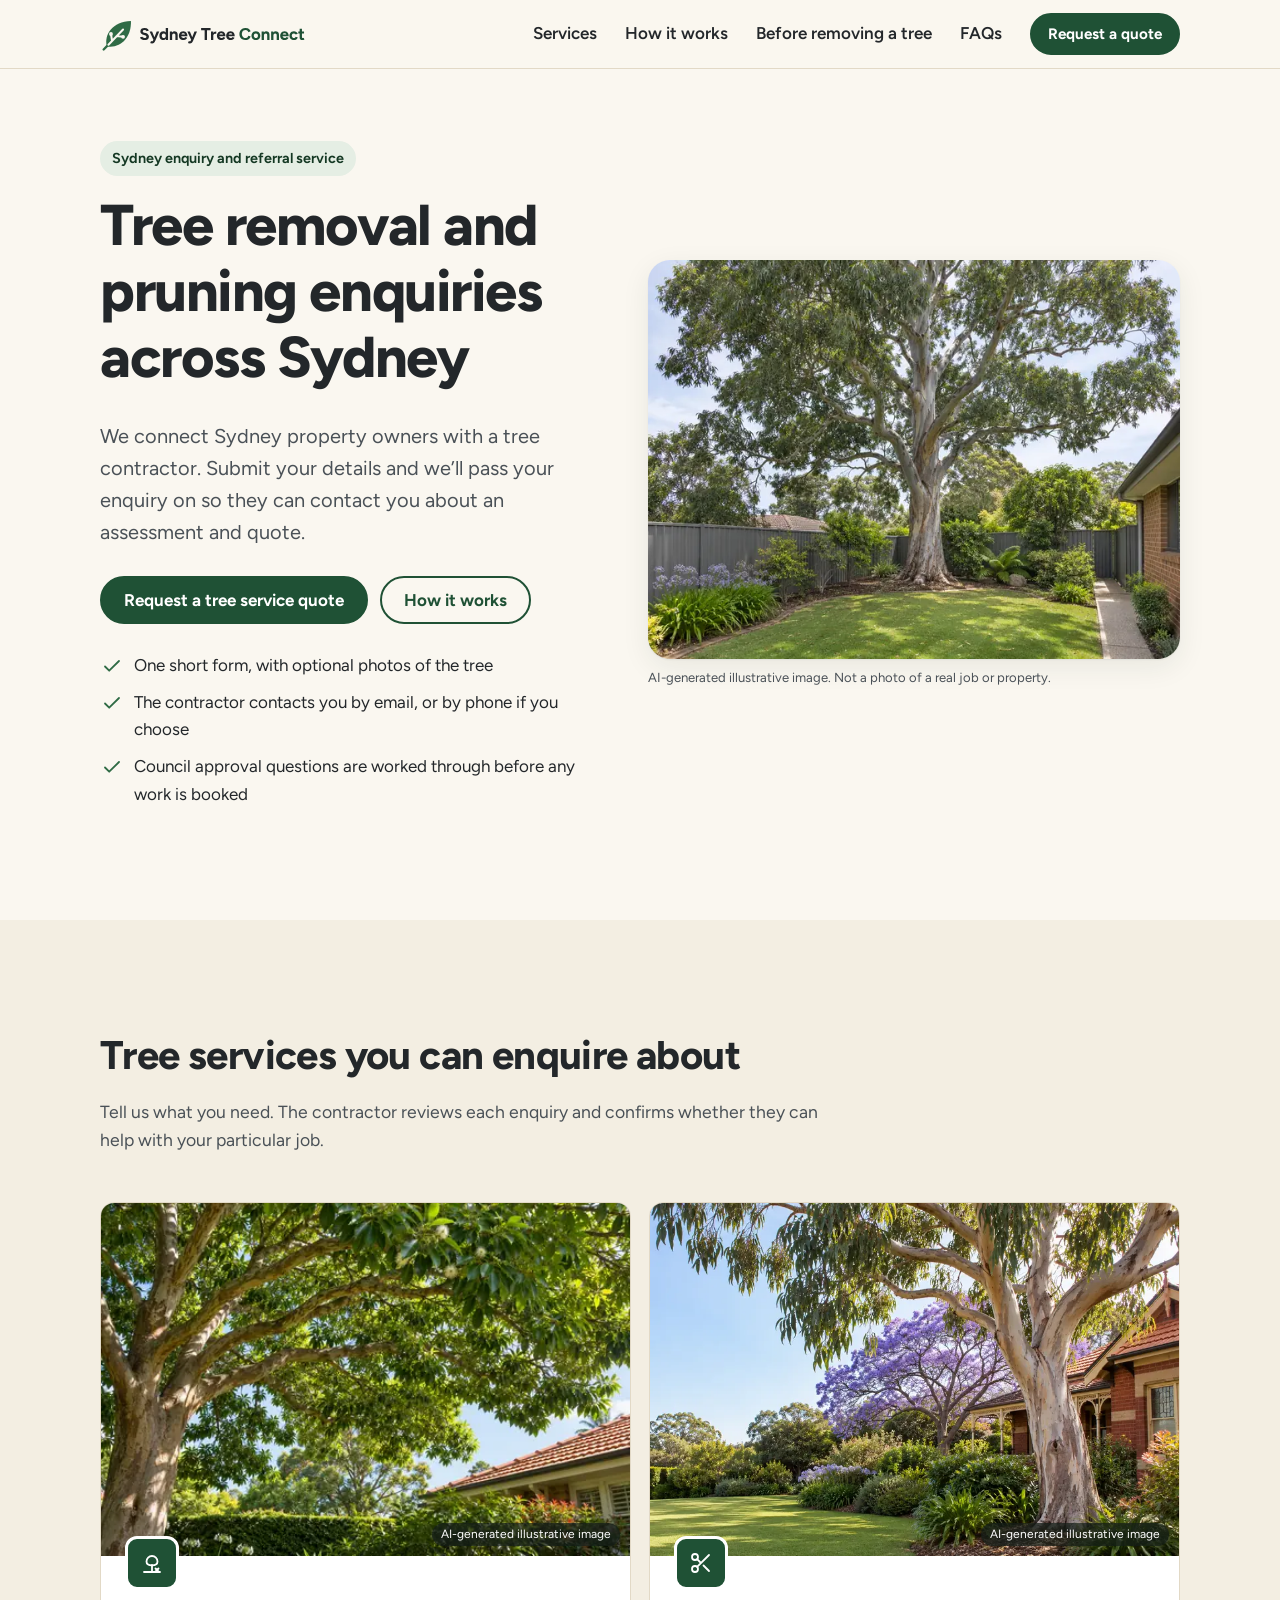
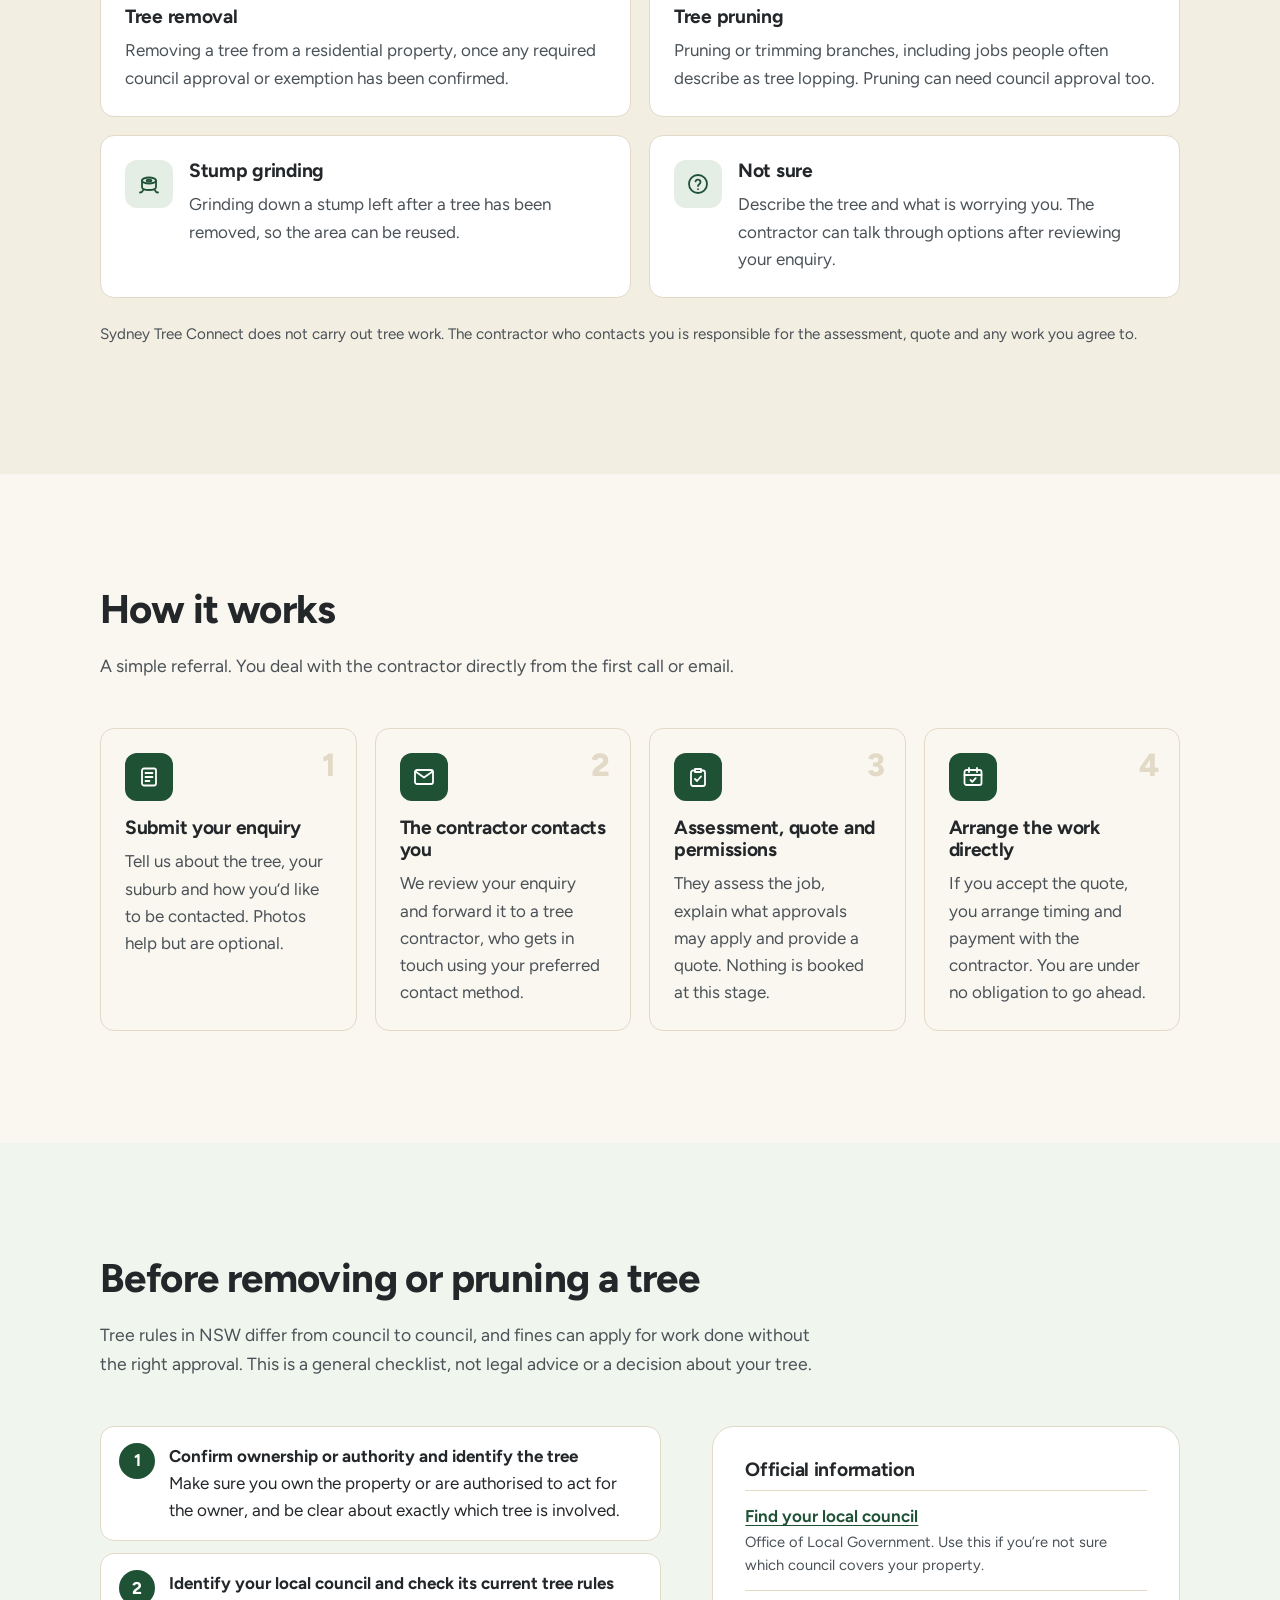
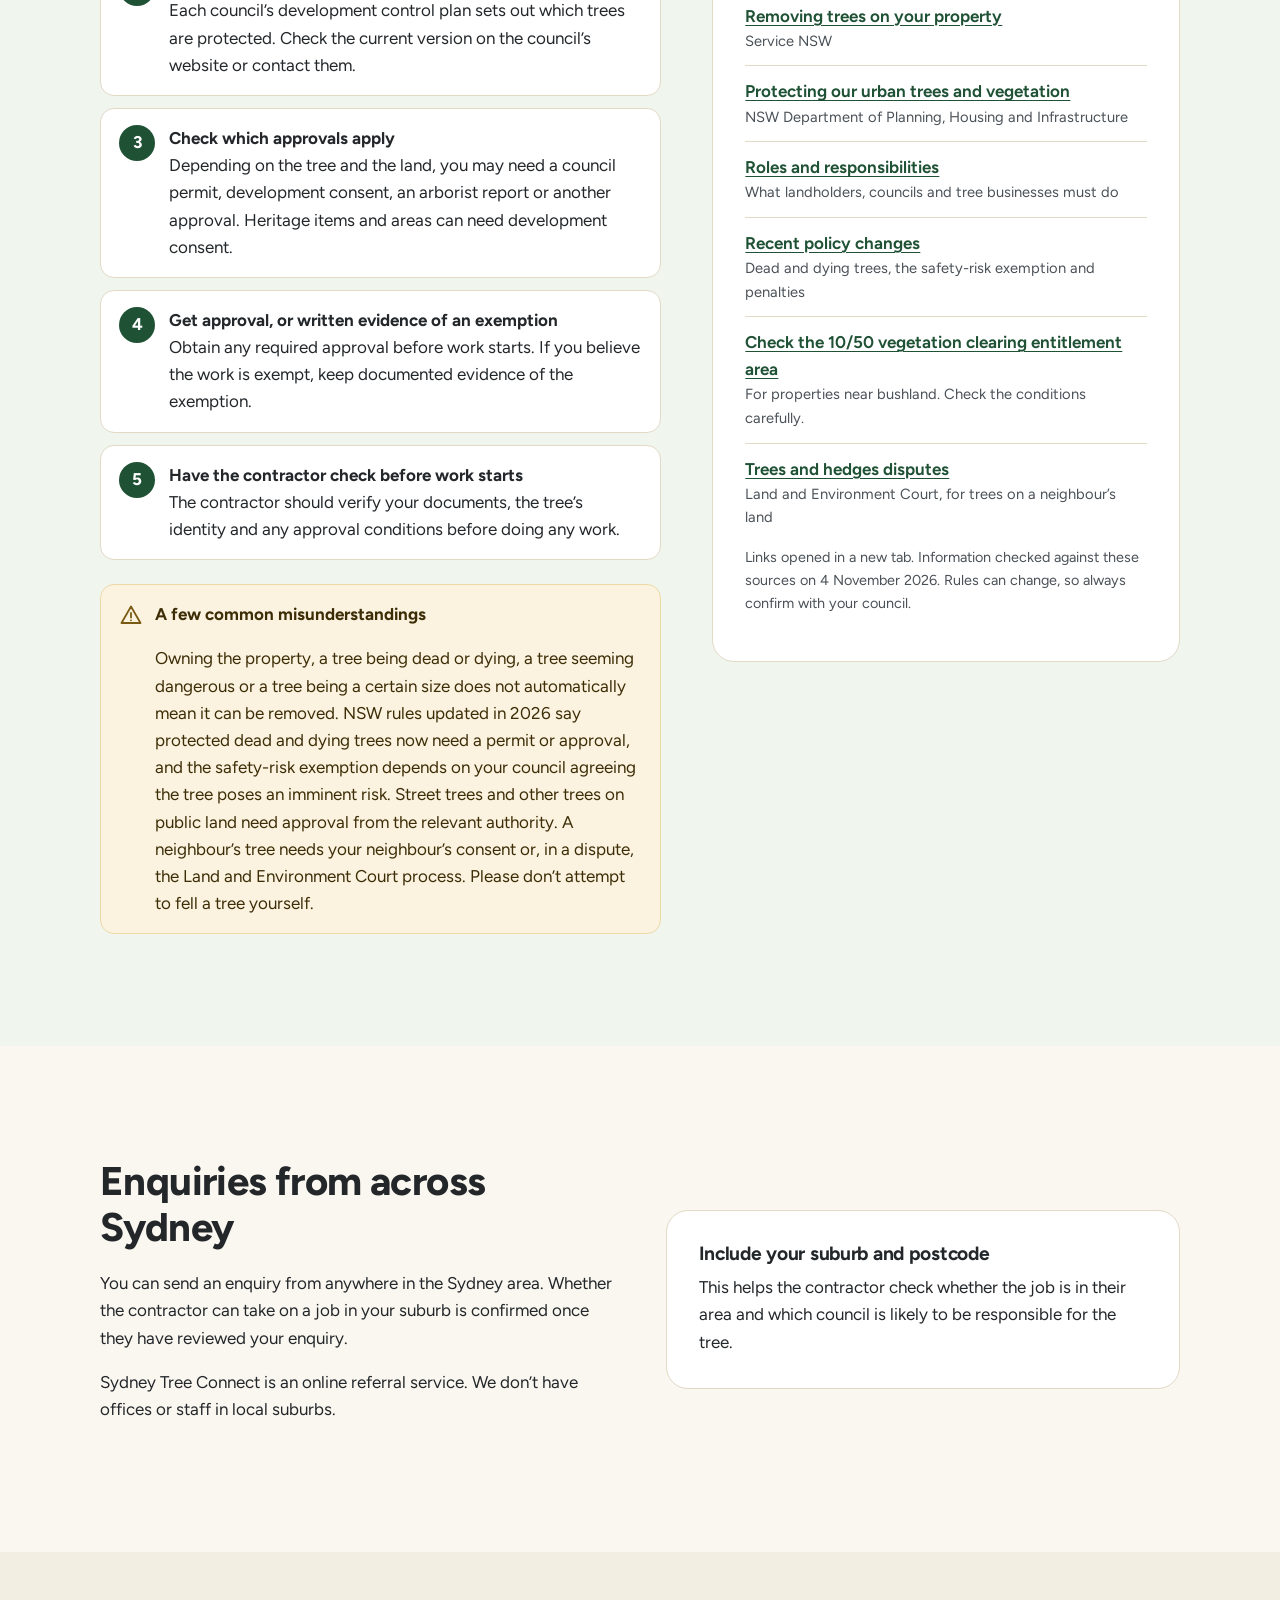
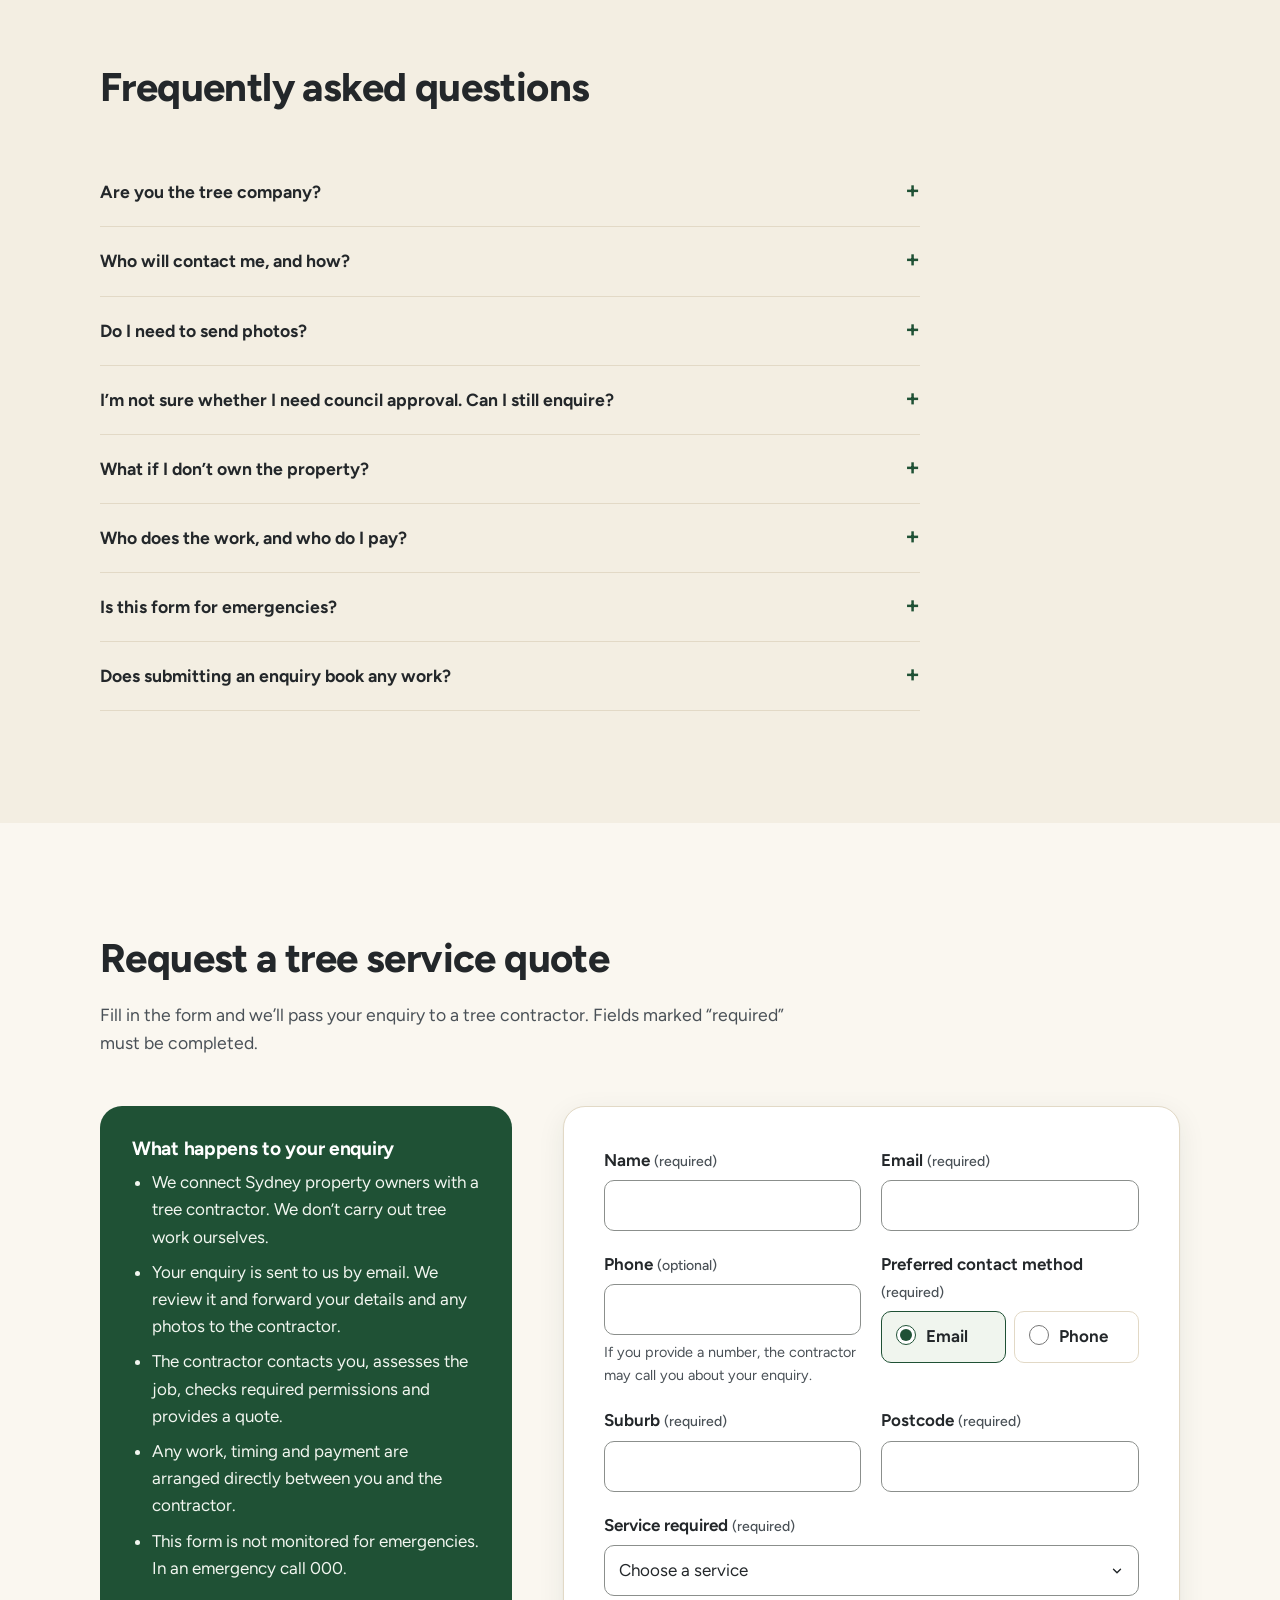
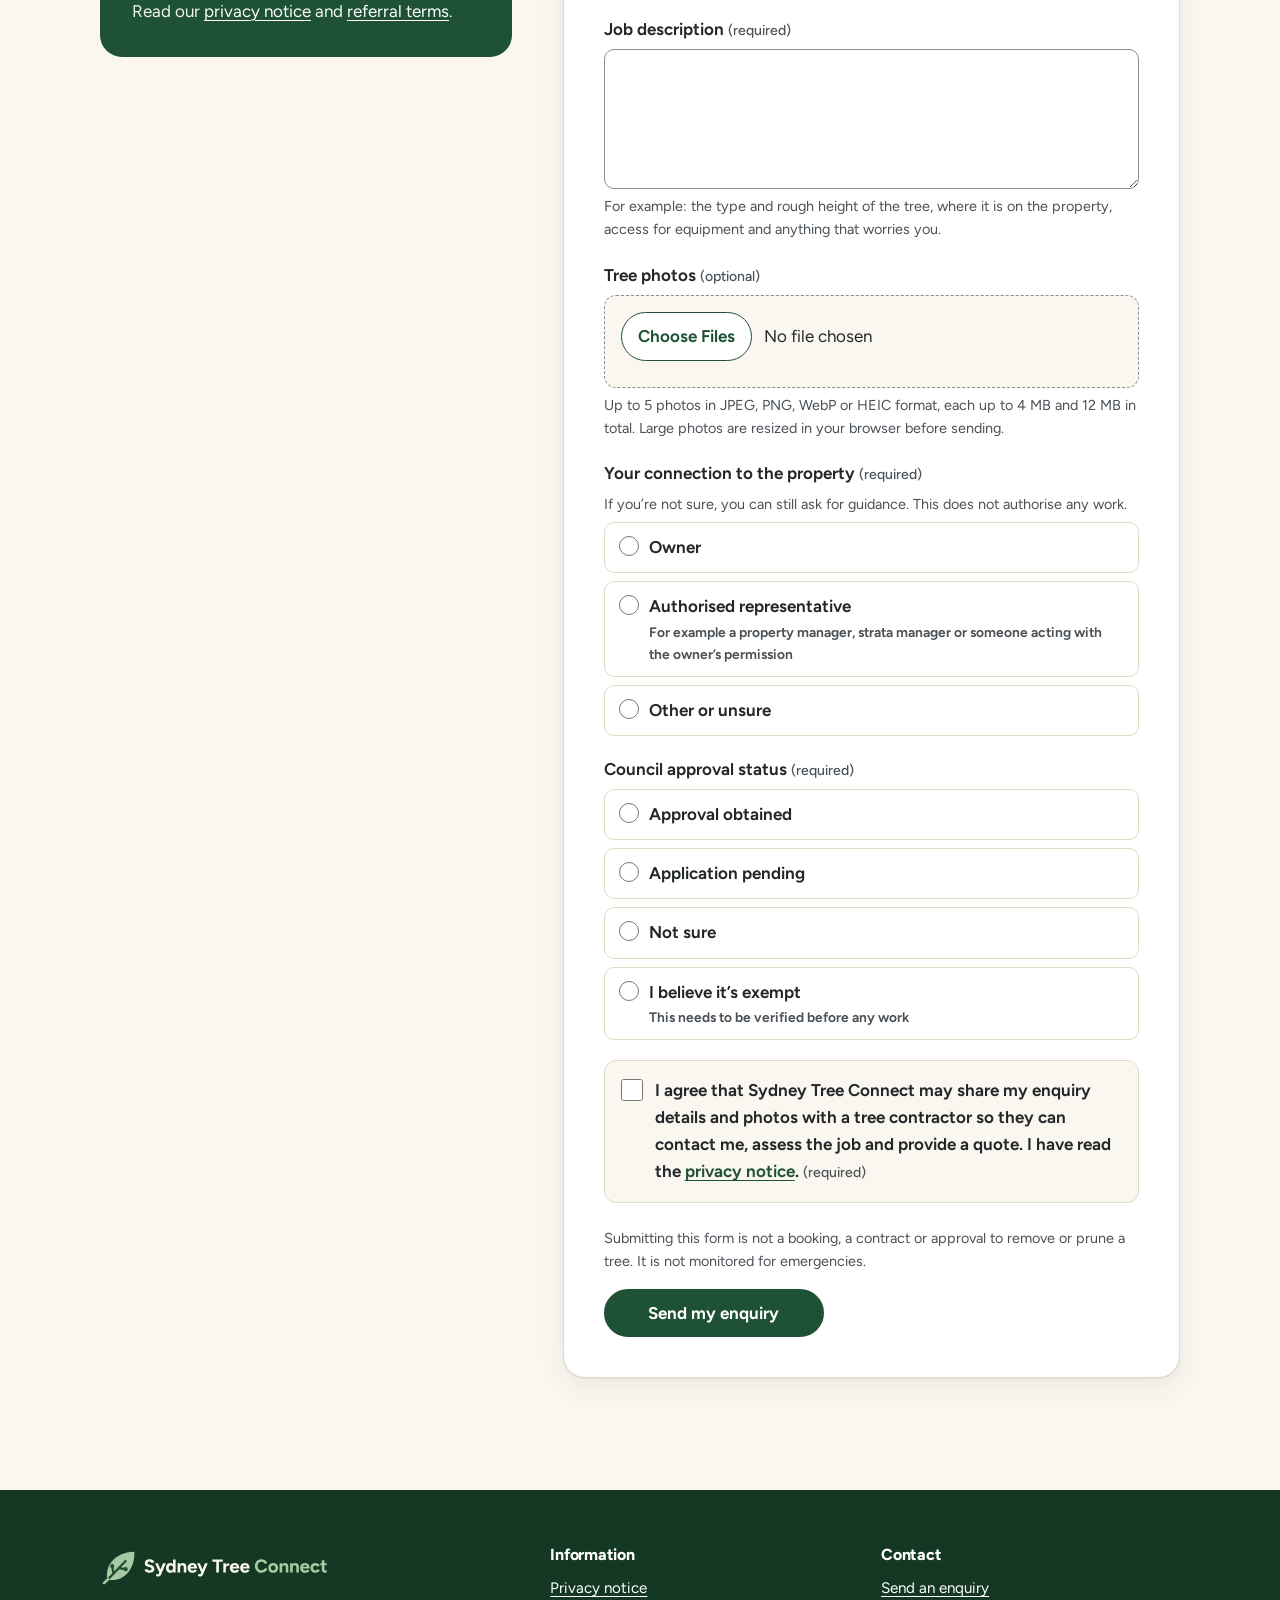
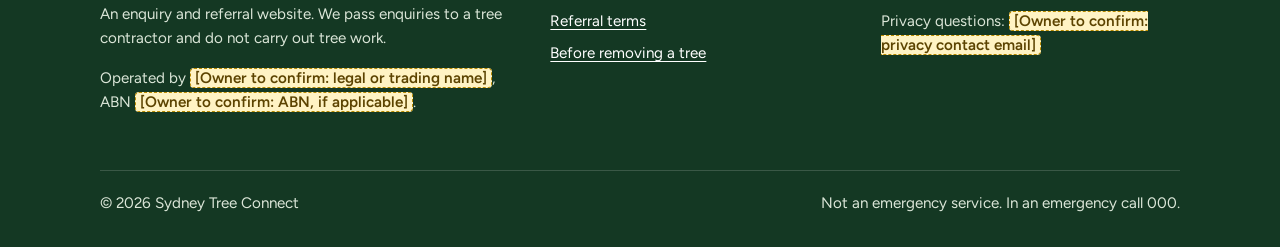
==== index.html @ ea7269b0 "Initial Sydney Tree Connect website" ====
<!doctype html>
<html lang="en-AU" class="no-js">
<head>
  <meta charset="utf-8">
  <meta name="viewport" content="width=device-width, initial-scale=1">
  <!-- STAGING-NOINDEX: remove this line at launch (see docs/launch-checklist.md) -->
  <meta name="robots" content="noindex, nofollow">
  <title>Tree Removal and Pruning Enquiries Sydney | Sydney Tree Connect</title>
  <meta name="description" content="Send one enquiry about tree removal, pruning or stump grinding in Sydney. We pass it to a tree contractor who contacts you about an assessment, approvals and a quote.">
  <link rel="canonical" href="https://sydneytreeconnect.com/">
  <meta name="theme-color" content="#1f5135">

  <meta property="og:type" content="website">
  <meta property="og:site_name" content="Sydney Tree Connect">
  <meta property="og:locale" content="en_AU">
  <meta property="og:title" content="Tree removal and pruning enquiries across Sydney">
  <meta property="og:description" content="Send one enquiry and we pass it to a tree contractor who contacts you about an assessment, approvals and a quote.">
  <meta property="og:url" content="https://sydneytreeconnect.com/">
  <meta property="og:image" content="https://sydneytreeconnect.com/assets/images/social/sydney-tree-connect-social.jpg">
  <meta property="og:image:width" content="1200">
  <meta property="og:image:height" content="630">
  <meta property="og:image:alt" content="Sydney Tree Connect logo beside an AI-generated image of a Sydney garden with a gum tree and a flowering jacaranda">
  <meta name="twitter:card" content="summary_large_image">

  <link rel="icon" href="/favicon.ico" sizes="48x48">
  <link rel="icon" href="/favicon.svg" type="image/svg+xml">
  <link rel="apple-touch-icon" href="/apple-touch-icon.png">
  <link rel="manifest" href="/site.webmanifest">
  <link rel="preload" href="/assets/fonts/figtree-latin-var.woff2" as="font" type="font/woff2" crossorigin>
  <link rel="stylesheet" href="/assets/css/styles.css?v=3">
  <script>document.documentElement.classList.replace("no-js", "js");</script>
  <script src="/assets/js/main.js?v=1" defer></script>

  <script type="application/ld+json">
  {
    "@context": "https://schema.org",
    "@graph": [
      {
        "@type": "Organization",
        "@id": "https://sydneytreeconnect.com/#organization",
        "name": "Sydney Tree Connect",
        "url": "https://sydneytreeconnect.com/",
        "logo": "https://sydneytreeconnect.com/assets/images/brand/stc-logo-horizontal.png",
        "description": "An enquiry and referral website for Sydney property owners. Enquiries are passed to a tree contractor, who assesses the job, quotes and arranges any work directly with the customer. Sydney Tree Connect does not carry out tree work.",
        "areaServed": { "@type": "City", "name": "Sydney" }
      },
      {
        "@type": "WebSite",
        "@id": "https://sydneytreeconnect.com/#website",
        "url": "https://sydneytreeconnect.com/",
        "name": "Sydney Tree Connect",
        "inLanguage": "en-AU",
        "publisher": { "@id": "https://sydneytreeconnect.com/#organization" }
      }
    ]
  }
  </script>
</head>
<body>
  <a class="skip-link" href="#main">Skip to content</a>

  <svg class="sprite" width="0" height="0" aria-hidden="true" focusable="false">
    <symbol id="i-removal" viewBox="0 0 24 24"><path d="M12 21v-7"/><path d="M6.5 10.5a5.5 5.5 0 1 1 11 0c0 2.6-2.4 3.9-5.5 3.9s-5.5-1.3-5.5-3.9Z"/><path d="M4 21h16"/><path d="m15.5 17.5 3 3m0-3-3 3"/></symbol>
    <symbol id="i-pruning" viewBox="0 0 24 24"><circle cx="6" cy="6" r="3"/><circle cx="6" cy="18" r="3"/><path d="M20 4 8.1 15.9M14.5 14.5 20 20M8.1 8.1 12 12"/></symbol>
    <symbol id="i-stump" viewBox="0 0 24 24"><ellipse cx="12" cy="8.5" rx="7" ry="3"/><path d="M5 8.5V15c0 1.7 3.1 3 7 3s7-1.3 7-3V8.5"/><path d="M9.6 8.6c0 .6 1 1 2.4 1s2.4-.4 2.4-1-1-1-2.4-1-2.4.4-2.4 1Z"/><path d="M3 20.5c1.5 0 2.5-1 3-2.2M21 20.5c-1.5 0-2.5-1-3-2.2"/></symbol>
    <symbol id="i-unsure" viewBox="0 0 24 24"><circle cx="12" cy="12" r="9"/><path d="M9.5 9.3a2.6 2.6 0 0 1 5 .9c0 1.7-2.5 2.3-2.5 3.8"/><path d="M12 17.2h.01"/></symbol>
    <symbol id="i-form" viewBox="0 0 24 24"><rect x="5" y="3.5" width="14" height="17" rx="2"/><path d="M8.5 8h7M8.5 12h7M8.5 16h4"/></symbol>
    <symbol id="i-contact" viewBox="0 0 24 24"><rect x="3" y="5" width="18" height="14" rx="2"/><path d="m3.5 6.5 8.5 6 8.5-6"/></symbol>
    <symbol id="i-assess" viewBox="0 0 24 24"><path d="M9 4h6v3H9z"/><path d="M15 5.5h2a2 2 0 0 1 2 2V19a2 2 0 0 1-2 2H7a2 2 0 0 1-2-2V7.5a2 2 0 0 1 2-2h2"/><path d="m9 14 2 2 4-4.5"/></symbol>
    <symbol id="i-arrange" viewBox="0 0 24 24"><rect x="3.5" y="5" width="17" height="15" rx="2"/><path d="M3.5 10h17M8 3v4M16 3v4"/><path d="m9.5 15 1.8 1.8 3.4-3.6"/></symbol>
    <symbol id="i-check" viewBox="0 0 24 24"><path d="m5 12.5 4.2 4.2L19 7"/></symbol>
    <symbol id="i-alert" viewBox="0 0 24 24"><path d="M12 3.5 2.5 20h19L12 3.5Z"/><path d="M12 10v4.5M12 17.3h.01"/></symbol>
    <symbol id="i-menu" viewBox="0 0 24 24"><path d="M4 7h16M4 12h16M4 17h16"/></symbol>
  </svg>

  <header class="site-header">
    <div class="wrap site-header__inner">
      <a class="brand" href="/" aria-label="Sydney Tree Connect home">
        <img src="/assets/images/brand/stc-logo-horizontal.svg" width="207" height="36" alt="Sydney Tree Connect">
      </a>
      <button class="nav-toggle" type="button" aria-expanded="false" aria-controls="site-nav">
        <svg class="icon" aria-hidden="true"><use href="#i-menu"/></svg>
        <span class="visually-hidden">Menu</span>
      </button>
      <nav class="site-nav" id="site-nav" aria-label="Main">
        <ul>
          <li><a href="#services">Services</a></li>
          <li><a href="#how-it-works">How it works</a></li>
          <li><a href="#before-removing">Before removing a tree</a></li>
          <li><a href="#faqs">FAQs</a></li>
        </ul>
      </nav>
      <a class="button button--small" href="#enquiry"><span class="cta-long">Request a quote</span><span class="cta-short">Enquire</span></a>
    </div>
  </header>

  <main id="main">
    <section class="hero" aria-labelledby="hero-title">
      <div class="wrap hero__grid">
        <div>
          <p class="eyebrow">Sydney enquiry and referral service</p>
          <h1 id="hero-title">Tree removal and pruning enquiries across Sydney</h1>
          <p class="hero__lead">We connect Sydney property owners with a tree contractor. Submit your details and we’ll pass your enquiry on so they can contact you about an assessment and quote.</p>
          <div class="hero__actions">
            <a class="button" href="#enquiry">Request a tree service quote</a>
            <a class="button button--ghost" href="#how-it-works">How it works</a>
          </div>
          <ul class="hero__points">
            <li><svg class="icon" aria-hidden="true"><use href="#i-check"/></svg><span>One short form, with optional photos of the tree</span></li>
            <li><svg class="icon" aria-hidden="true"><use href="#i-check"/></svg><span>The contractor contacts you by email, or by phone if you choose</span></li>
            <li><svg class="icon" aria-hidden="true"><use href="#i-check"/></svg><span>Council approval questions are worked through before any work is booked</span></li>
          </ul>
        </div>
        <figure class="hero__media">
          <picture>
            <source type="image/webp" srcset="/assets/images/hero/hero-garden-640.webp 640w, /assets/images/hero/hero-garden-960.webp 960w, /assets/images/hero/hero-garden-1280.webp 1280w, /assets/images/hero/hero-garden-1448.webp 1448w" sizes="(max-width: 900px) calc(100vw - 32px), 600px">
            <img src="/assets/images/hero/hero-garden-960.jpg" width="1448" height="1086" fetchpriority="high" decoding="async" alt="Suburban Sydney back garden with a large smooth-barked gum tree above a lawn, garden beds, a grey fence and the corner of a brick house">
          </picture>
          <figcaption class="media-caption">AI-generated illustrative image. Not a photo of a real job or property.</figcaption>
        </figure>
      </div>
    </section>

    <section class="section section--tint" id="services" aria-labelledby="services-title">
      <div class="wrap">
        <div class="section__head">
          <h2 id="services-title">Tree services you can enquire about</h2>
          <p>Tell us what you need. The contractor reviews each enquiry and confirms whether they can help with your particular job.</p>
        </div>
        <!-- PROVISIONAL SERVICES: confirm each service with the contractor before launch (docs/launch-checklist.md). Remove any card that is not confirmed. -->
        <div class="cards cards--media">
          <article class="card card--media" data-provisional-service>
            <figure class="card__figure">
              <picture>
                <source type="image/webp" srcset="/assets/images/services/tree-removal-480.webp 480w, /assets/images/services/tree-removal-800.webp 800w, /assets/images/services/tree-removal-1200.webp 1200w" sizes="(min-width: 1160px) 531px, (min-width: 1000px) calc(50vw - 49px), (min-width: 700px) calc(46vw - 9px), calc(100vw - 32px)">
                <img src="/assets/images/services/tree-removal-800.jpg" width="1448" height="965" loading="lazy" decoding="async" alt="Large spreading tree canopy over a garden hedge, next to a house with a tiled roof">
              </picture>
              <figcaption class="card__caption">AI-generated illustrative image</figcaption>
            </figure>
            <div class="card__body">
              <span class="card__icon"><svg class="icon" aria-hidden="true"><use href="#i-removal"/></svg></span>
              <h3>Tree removal</h3>
              <p>Removing a tree from a residential property, once any required council approval or exemption has been confirmed.</p>
            </div>
          </article>
          <article class="card card--media" data-provisional-service>
            <figure class="card__figure">
              <picture>
                <source type="image/webp" srcset="/assets/images/services/tree-pruning-480.webp 480w, /assets/images/services/tree-pruning-800.webp 800w, /assets/images/services/tree-pruning-1200.webp 1200w" sizes="(min-width: 1160px) 531px, (min-width: 1000px) calc(50vw - 49px), (min-width: 700px) calc(46vw - 9px), calc(100vw - 32px)">
                <img src="/assets/images/services/tree-pruning-800.jpg" width="1412" height="941" loading="lazy" decoding="async" alt="Tall gum tree and a flowering jacaranda beside a red-brick house with a wide lawn">
              </picture>
              <figcaption class="card__caption">AI-generated illustrative image</figcaption>
            </figure>
            <div class="card__body">
              <span class="card__icon"><svg class="icon" aria-hidden="true"><use href="#i-pruning"/></svg></span>
              <h3>Tree pruning</h3>
              <p>Pruning or trimming branches, including jobs people often describe as tree lopping. Pruning can need council approval too.</p>
            </div>
          </article>
        </div>
        <div class="cards cards--compact">
          <article class="card" data-provisional-service>
            <span class="card__icon"><svg class="icon" aria-hidden="true"><use href="#i-stump"/></svg></span>
            <div>
              <h3>Stump grinding</h3>
              <p>Grinding down a stump left after a tree has been removed, so the area can be reused.</p>
            </div>
          </article>
          <article class="card">
            <span class="card__icon"><svg class="icon" aria-hidden="true"><use href="#i-unsure"/></svg></span>
            <div>
              <h3>Not sure</h3>
              <p>Describe the tree and what is worrying you. The contractor can talk through options after reviewing your enquiry.</p>
            </div>
          </article>
        </div>
        <p class="note">Sydney Tree Connect does not carry out tree work. The contractor who contacts you is responsible for the assessment, quote and any work you agree to.</p>
      </div>
    </section>

    <section class="section" id="how-it-works" aria-labelledby="how-title">
      <div class="wrap">
        <div class="section__head">
          <h2 id="how-title">How it works</h2>
          <p>A simple referral. You deal with the contractor directly from the first call or email.</p>
        </div>
        <ol class="steps">
          <li>
            <span class="card__icon"><svg class="icon" aria-hidden="true"><use href="#i-form"/></svg></span>
            <h3>Submit your enquiry</h3>
            <p>Tell us about the tree, your suburb and how you’d like to be contacted. Photos help but are optional.</p>
          </li>
          <li>
            <span class="card__icon"><svg class="icon" aria-hidden="true"><use href="#i-contact"/></svg></span>
            <h3>The contractor contacts you</h3>
            <p>We review your enquiry and forward it to a tree contractor, who gets in touch using your preferred contact method.</p>
          </li>
          <li>
            <span class="card__icon"><svg class="icon" aria-hidden="true"><use href="#i-assess"/></svg></span>
            <h3>Assessment, quote and permissions</h3>
            <p>They assess the job, explain what approvals may apply and provide a quote. Nothing is booked at this stage.</p>
          </li>
          <li>
            <span class="card__icon"><svg class="icon" aria-hidden="true"><use href="#i-arrange"/></svg></span>
            <h3>Arrange the work directly</h3>
            <p>If you accept the quote, you arrange timing and payment with the contractor. You are under no obligation to go ahead.</p>
          </li>
        </ol>
      </div>
    </section>

    <section class="section section--green" id="before-removing" aria-labelledby="before-title">
      <div class="wrap">
        <div class="section__head">
          <h2 id="before-title">Before removing or pruning a tree</h2>
          <p>Tree rules in NSW differ from council to council, and fines can apply for work done without the right approval. This is a general checklist, not legal advice or a decision about your tree.</p>
        </div>
        <div class="guide">
          <div>
            <ol class="checklist">
              <li><div><strong>Confirm ownership or authority and identify the tree</strong>Make sure you own the property or are authorised to act for the owner, and be clear about exactly which tree is involved.</div></li>
              <li><div><strong>Identify your local council and check its current tree rules</strong>Each council’s development control plan sets out which trees are protected. Check the current version on the council’s website or contact them.</div></li>
              <li><div><strong>Check which approvals apply</strong>Depending on the tree and the land, you may need a council permit, development consent, an arborist report or another approval. Heritage items and areas can need development consent.</div></li>
              <li><div><strong>Get approval, or written evidence of an exemption</strong>Obtain any required approval before work starts. If you believe the work is exempt, keep documented evidence of the exemption.</div></li>
              <li><div><strong>Have the contractor check before work starts</strong>The contractor should verify your documents, the tree’s identity and any approval conditions before doing any work.</div></li>
            </ol>
            <div class="callout" role="note">
              <svg class="icon" aria-hidden="true"><use href="#i-alert"/></svg>
              <div>
                <p><strong>A few common misunderstandings</strong></p>
                <p>Owning the property, a tree being dead or dying, a tree seeming dangerous or a tree being a certain size does not automatically mean it can be removed. NSW rules updated in 2026 say protected dead and dying trees now need a permit or approval, and the safety-risk exemption depends on your council agreeing the tree poses an imminent risk. Street trees and other trees on public land need approval from the relevant authority. A neighbour’s tree needs your neighbour’s consent or, in a dispute, the Land and Environment Court process. Please don’t attempt to fell a tree yourself.</p>
              </div>
            </div>
          </div>
          <div class="panel">
            <h3 id="sources-title">Official information</h3>
            <ul class="link-list">
              <li><a href="https://www.olg.nsw.gov.au/public/find-your-local-council" rel="noopener" target="_blank">Find your local council</a><span>Office of Local Government. Use this if you’re not sure which council covers your property.</span></li>
              <li><a href="https://www.service.nsw.gov.au/referral/removing-trees-on-your-property" rel="noopener" target="_blank">Removing trees on your property</a><span>Service NSW</span></li>
              <li><a href="https://www.planning.nsw.gov.au/the-planning-system/environment-and-heritage/protecting-our-urban-trees-and-vegetation" rel="noopener" target="_blank">Protecting our urban trees and vegetation</a><span>NSW Department of Planning, Housing and Infrastructure</span></li>
              <li><a href="https://www.planning.nsw.gov.au/the-planning-system/environment-and-heritage/protecting-our-urban-trees-and-vegetation/roles-and-responsibilities" rel="noopener" target="_blank">Roles and responsibilities</a><span>What landholders, councils and tree businesses must do</span></li>
              <li><a href="https://www.planning.nsw.gov.au/the-planning-system/environment-and-heritage/protecting-our-urban-trees-and-vegetation/policy-changes" rel="noopener" target="_blank">Recent policy changes</a><span>Dead and dying trees, the safety-risk exemption and penalties</span></li>
              <li><a href="https://www.service.nsw.gov.au/referral/check-the-10-50-vegetation-clearing-entitlement-area" rel="noopener" target="_blank">Check the 10/50 vegetation clearing entitlement area</a><span>For properties near bushland. Check the conditions carefully.</span></li>
              <li><a href="https://lec.nsw.gov.au/your-legal-problem-is-about---/trees-and-hedges.html" rel="noopener" target="_blank">Trees and hedges disputes</a><span>Land and Environment Court, for trees on a neighbour’s land</span></li>
            </ul>
            <p class="small mt-16">Links opened in a new tab. Information checked against these sources on 4 November 2026. Rules can change, so always confirm with your council.</p>
          </div>
        </div>
      </div>
    </section>

    <section class="section" id="coverage" aria-labelledby="coverage-title">
      <div class="wrap coverage">
        <div>
          <h2 id="coverage-title">Enquiries from across Sydney</h2>
          <p>You can send an enquiry from anywhere in the Sydney area. Whether the contractor can take on a job in your suburb is confirmed once they have reviewed your enquiry.</p>
          <p>Sydney Tree Connect is an online referral service. We don’t have offices or staff in local suburbs.</p>
        </div>
        <!-- COVERAGE: add confirmed service regions here only after the contractor confirms them in writing. Example:
        <div class="panel"><h3>Areas the contractor currently services</h3><ul><li>Region name</li></ul></div>
        -->
        <div class="panel">
          <h3>Include your suburb and postcode</h3>
          <p class="m-0">This helps the contractor check whether the job is in their area and which council is likely to be responsible for the tree.</p>
        </div>
      </div>
    </section>

    <!-- PROJECT EXAMPLES: add real, permitted project examples here once available (with the customer's consent). Do not use stock or AI images as evidence of work. -->

    <section class="section section--tint" id="faqs" aria-labelledby="faq-title">
      <div class="wrap">
        <div class="section__head">
          <h2 id="faq-title">Frequently asked questions</h2>
        </div>
        <div class="faq">
          <details>
            <summary>Are you the tree company?</summary>
            <div><p>No. Sydney Tree Connect is an enquiry and referral website. We receive your enquiry and pass it on to a tree contractor. The contractor assesses the job, checks what permissions are needed, provides a quote and carries out any work you agree to.</p></div>
          </details>
          <details>
            <summary>Who will contact me, and how?</summary>
            <div><p>The tree contractor we pass your enquiry to will contact you. They will use your preferred contact method. If you choose phone, you need to include your phone number so they can call you. Enquiries are forwarded manually, so it isn’t instant. <span class="owner-placeholder">[Owner to confirm: typical time to forward an enquiry]</span></p></div>
          </details>
          <details>
            <summary>Do I need to send photos?</summary>
            <div><p>No, photos are optional. A few clear photos of the whole tree, the area around it and any damaged branches can help the contractor understand the job before they contact you. You can attach up to 5 photos. Please don’t include photos of people.</p></div>
          </details>
          <details>
            <summary>I’m not sure whether I need council approval. Can I still enquire?</summary>
            <div><p>Yes. Choose “Not sure” in the form. The contractor can talk through what may apply, but your council makes the decision about permits and exemptions. Submitting an enquiry is not an approval to remove or prune a tree. See the <a href="#before-removing">checklist above</a> for official sources.</p></div>
          </details>
          <details>
            <summary>What if I don’t own the property?</summary>
            <div><p>You can still ask for general guidance, for example if you are a tenant or a neighbour. Work can only go ahead with the authority of the property owner and any required approvals. Trees on a neighbour’s land or on the street need the neighbour’s consent or approval from the relevant authority.</p></div>
          </details>
          <details>
            <summary>Who does the work, and who do I pay?</summary>
            <div><p>The contractor does the work, and you pay the contractor directly under the terms they give you. Sydney Tree Connect doesn’t take payments from customers. Check the contractor’s quote, terms, licences and insurance with them before you agree to any work.</p></div>
          </details>
          <details>
            <summary>Is this form for emergencies?</summary>
            <div><p>No. This form is not monitored for emergencies. If a tree has fallen on a building or power lines, or anyone is in danger, call Triple Zero (000). For storm and flood help, contact the NSW SES on 132 500. Keep well away from fallen power lines.</p></div>
          </details>
          <details>
            <summary>Does submitting an enquiry book any work?</summary>
            <div><p>No. An enquiry is not a booking or a contract. You decide whether to accept the contractor’s quote.</p></div>
          </details>
        </div>
      </div>
    </section>

    <section class="section" id="enquiry" aria-labelledby="enquiry-title">
      <div class="wrap">
        <div class="section__head">
          <h2 id="enquiry-title">Request a tree service quote</h2>
          <p>Fill in the form and we’ll pass your enquiry to a tree contractor. Fields marked “required” must be completed.</p>
        </div>
        <div class="enquiry">
          <div class="disclosure">
            <h3 id="disclosure-title">What happens to your enquiry</h3>
            <ul>
              <li>We connect Sydney property owners with a tree contractor. We don’t carry out tree work ourselves.</li>
              <li>Your enquiry is sent to us by email. We review it and forward your details and any photos to the contractor.</li>
              <li>The contractor contacts you, assesses the job, checks required permissions and provides a quote.</li>
              <li>Any work, timing and payment are arranged directly between you and the contractor.</li>
              <li>This form is not monitored for emergencies. In an emergency call 000.</li>
            </ul>
            <p class="mt-16 m-b0">Read our <a href="/privacy.html">privacy notice</a> and <a href="/terms.html">referral terms</a>.</p>
          </div>

          <form class="form" id="enquiry-form" action="/api/enquiry.php" method="post" enctype="multipart/form-data" novalidate>
            <div class="form-summary" id="form-summary" tabindex="-1" hidden>
              <h3>Please check the following</h3>
              <ul></ul>
            </div>

            <div class="form-grid">
              <div class="field">
                <label for="name">Name <span class="req">(required)</span></label>
                <input type="text" id="name" name="name" autocomplete="name" maxlength="100" required aria-describedby="name-error">
                <p class="error" id="name-error" data-error-for="name"></p>
              </div>

              <div class="field">
                <label for="email">Email <span class="req">(required)</span></label>
                <input type="email" id="email" name="email" autocomplete="email" maxlength="254" required aria-describedby="email-error">
                <p class="error" id="email-error" data-error-for="email"></p>
              </div>

              <div class="field">
                <label for="phone">Phone <span class="opt">(optional)</span></label>
                <input type="tel" id="phone" name="phone" autocomplete="tel" inputmode="tel" maxlength="20" aria-describedby="phone-hint phone-error">
                <p class="hint" id="phone-hint">If you provide a number, the contractor may call you about your enquiry.</p>
                <p class="error" id="phone-error" data-error-for="phone"></p>
              </div>

              <fieldset class="field" id="contact_method" aria-describedby="contact_method-error">
                <legend>Preferred contact method <span class="req">(required)</span></legend>
                <div class="choices choices--inline">
                  <label class="choice"><input type="radio" name="contact_method" value="email" checked><span>Email</span></label>
                  <label class="choice"><input type="radio" name="contact_method" value="phone"><span>Phone</span></label>
                </div>
                <p class="error" id="contact_method-error" data-error-for="contact_method"></p>
              </fieldset>

              <div class="field">
                <label for="suburb">Suburb <span class="req">(required)</span></label>
                <input type="text" id="suburb" name="suburb" autocomplete="address-level2" maxlength="60" required aria-describedby="suburb-error">
                <p class="error" id="suburb-error" data-error-for="suburb"></p>
              </div>

              <div class="field">
                <label for="postcode">Postcode <span class="req">(required)</span></label>
                <input type="text" id="postcode" name="postcode" autocomplete="postal-code" inputmode="numeric" maxlength="4" required aria-describedby="postcode-error">
                <p class="error" id="postcode-error" data-error-for="postcode"></p>
              </div>

              <div class="field full">
                <label for="service">Service required <span class="req">(required)</span></label>
                <select id="service" name="service" required aria-describedby="service-error">
                  <option value="">Choose a service</option>
                  <option value="tree-removal">Tree removal</option>
                  <option value="tree-pruning">Tree pruning or trimming</option>
                  <option value="stump-grinding">Stump grinding</option>
                  <option value="not-sure">Not sure</option>
                </select>
                <p class="error" id="service-error" data-error-for="service"></p>
              </div>

              <div class="field full">
                <label for="description">Job description <span class="req">(required)</span></label>
                <textarea id="description" name="description" maxlength="3000" required aria-describedby="description-hint description-error"></textarea>
                <p class="hint" id="description-hint">For example: the type and rough height of the tree, where it is on the property, access for equipment and anything that worries you.</p>
                <p class="error" id="description-error" data-error-for="description"></p>
              </div>

              <div class="field full">
                <label for="photos">Tree photos <span class="opt">(optional)</span></label>
                <div class="file-drop">
                  <input type="file" id="photos" name="photos[]" accept="image/jpeg,image/png,image/webp,image/heic,image/heif,.jpg,.jpeg,.png,.webp,.heic,.heif" multiple aria-describedby="photos-hint photos-error">
                  <ul class="file-list" id="photos-list" aria-live="polite"></ul>
                </div>
                <p class="hint" id="photos-hint">Up to 5 photos in JPEG, PNG, WebP or HEIC format, each up to 4 MB and 12 MB in total. Large photos are resized in your browser before sending.</p>
                <p class="error" id="photos-error" data-error-for="photos"></p>
              </div>

              <fieldset class="field full" id="property_authority" aria-describedby="property_authority-hint property_authority-error">
                <legend>Your connection to the property <span class="req">(required)</span></legend>
                <p class="hint" id="property_authority-hint">If you’re not sure, you can still ask for guidance. This does not authorise any work.</p>
                <div class="choices">
                  <label class="choice"><input type="radio" name="property_authority" value="owner"><span>Owner</span></label>
                  <label class="choice"><input type="radio" name="property_authority" value="authorised-representative"><span>Authorised representative<small>For example a property manager, strata manager or someone acting with the owner’s permission</small></span></label>
                  <label class="choice"><input type="radio" name="property_authority" value="other-or-unsure"><span>Other or unsure</span></label>
                </div>
                <p class="error" id="property_authority-error" data-error-for="property_authority"></p>
              </fieldset>

              <fieldset class="field full" id="council_status" aria-describedby="council_status-error">
                <legend>Council approval status <span class="req">(required)</span></legend>
                <div class="choices">
                  <label class="choice"><input type="radio" name="council_status" value="obtained"><span>Approval obtained</span></label>
                  <label class="choice"><input type="radio" name="council_status" value="pending"><span>Application pending</span></label>
                  <label class="choice"><input type="radio" name="council_status" value="not-sure"><span>Not sure</span></label>
                  <label class="choice"><input type="radio" name="council_status" value="believe-exempt"><span>I believe it’s exempt<small>This needs to be verified before any work</small></span></label>
                </div>
                <p class="error" id="council_status-error" data-error-for="council_status"></p>
              </fieldset>

              <div class="field full">
                <label class="consent" id="consent-wrap">
                  <input type="checkbox" id="consent" name="consent" value="yes" required aria-describedby="consent-error">
                  <span>I agree that Sydney Tree Connect may share my enquiry details and photos with a tree contractor so they can contact me, assess the job and provide a quote. I have read the <a href="/privacy.html" target="_blank" rel="noopener">privacy notice</a>. <span class="req">(required)</span></span>
                </label>
                <p class="error" id="consent-error" data-error-for="consent"></p>
              </div>
            </div>

            <div class="hp" aria-hidden="true">
              <label for="website">Leave this field empty</label>
              <input type="text" id="website" name="website" tabindex="-1" autocomplete="off">
            </div>
            <input type="hidden" name="form_started" id="form_started" value="">

            <div class="form-footer">
              <p class="small m-0">Submitting this form is not a booking, a contract or approval to remove or prune a tree. It is not monitored for emergencies.</p>
              <button class="button" type="submit" id="submit-button">Send my enquiry</button>
              <div class="form-status" id="form-status" role="status" aria-live="polite"></div>
            </div>
          </form>
        </div>
      </div>
    </section>
  </main>

  <footer class="site-footer">
    <div class="wrap">
      <div class="site-footer__grid">
        <div>
          <img src="/assets/images/brand/stc-logo-horizontal-light.svg" width="230" height="40" alt="Sydney Tree Connect" loading="lazy">
          <p>An enquiry and referral website. We pass enquiries to a tree contractor and do not carry out tree work.</p>
          <p>Operated by <span class="owner-placeholder">[Owner to confirm: legal or trading name]</span>, ABN <span class="owner-placeholder">[Owner to confirm: ABN, if applicable]</span>.</p>
        </div>
        <div>
          <h2>Information</h2>
          <ul>
            <li><a href="/privacy.html">Privacy notice</a></li>
            <li><a href="/terms.html">Referral terms</a></li>
            <li><a href="/#before-removing">Before removing a tree</a></li>
          </ul>
        </div>
        <div>
          <h2>Contact</h2>
          <ul>
            <li><a href="/#enquiry">Send an enquiry</a></li>
            <li>Privacy questions: <span class="owner-placeholder">[Owner to confirm: privacy contact email]</span></li>
          </ul>
        </div>
      </div>
      <div class="site-footer__base">
        <p>© 2026 Sydney Tree Connect</p>
        <p>Not an emergency service. In an emergency call 000.</p>
      </div>
    </div>
  </footer>
</body>
</html>
---- assets/css/styles.css ----
/* Sydney Tree Connect: site styles
   Palette and type are documented in README.md. */

@font-face {
  font-family: "Figtree";
  src: url("../fonts/figtree-latin-var.woff2") format("woff2");
  font-weight: 400 800;
  font-style: normal;
  font-display: swap;
}

:root {
  --green-900: #143823;
  --green-800: #1f5135;
  --green-700: #2f6b45;
  --green-100: #e5eee4;
  --green-50: #f0f5ee;
  --sage: #a9c8a4;
  --warm-white: #faf7f0;
  --sand-100: #f3eee2;
  --sand-300: #e2d9c6;
  --charcoal: #23272a;
  --charcoal-soft: #4a5157;
  --error: #a3261b;
  --error-bg: #fbeeec;
  --notice: #7a5a12;
  --notice-bg: #fbf3df;
  --focus: #0d5bd7;
  --radius: 14px;
  --radius-lg: 22px;
  --shadow: 0 1px 2px rgba(20, 56, 35, 0.06), 0 8px 28px rgba(20, 56, 35, 0.08);
  --font: "Figtree", system-ui, -apple-system, "Segoe UI", Roboto, Arial, sans-serif;
  --wrap: 1160px;
  --gutter: clamp(16px, 4vw, 40px);
  --section: clamp(56px, 9vw, 112px);
}

*,
*::before,
*::after {
  box-sizing: border-box;
}

html {
  -webkit-text-size-adjust: 100%;
  scroll-behavior: smooth;
  scroll-padding-top: 84px;
}

@media (prefers-reduced-motion: reduce) {
  html {
    scroll-behavior: auto;
  }
  *,
  *::before,
  *::after {
    transition: none !important;
    animation: none !important;
  }
}

body {
  margin: 0;
  font-family: var(--font);
  font-size: 1.0625rem;
  line-height: 1.6;
  color: var(--charcoal);
  background: var(--warm-white);
  text-rendering: optimizeLegibility;
}

img,
svg {
  max-width: 100%;
}

img {
  height: auto;
  display: block;
}

h1,
h2,
h3 {
  line-height: 1.15;
  letter-spacing: -0.015em;
  margin: 0 0 0.5em;
  color: var(--charcoal);
}

h1 {
  font-size: clamp(2.1rem, 5.2vw, 3.6rem);
  font-weight: 760;
  letter-spacing: -0.025em;
}

h2 {
  font-size: clamp(1.7rem, 3.4vw, 2.5rem);
  font-weight: 740;
}

h3 {
  font-size: 1.2rem;
  font-weight: 700;
}

p,
ul,
ol {
  margin: 0 0 1em;
}

a {
  color: var(--green-800);
  text-decoration-thickness: 1px;
  text-underline-offset: 0.18em;
}

a:hover {
  color: var(--green-900);
  text-decoration-thickness: 2px;
}

:focus-visible {
  outline: 3px solid var(--focus);
  outline-offset: 3px;
  border-radius: 4px;
}

.wrap {
  width: 100%;
  max-width: var(--wrap);
  margin: 0 auto;
  padding: 0 var(--gutter);
}

.visually-hidden {
  position: absolute !important;
  width: 1px;
  height: 1px;
  padding: 0;
  margin: -1px;
  overflow: hidden;
  clip: rect(0 0 0 0);
  white-space: nowrap;
  border: 0;
}

.skip-link {
  position: absolute;
  left: 12px;
  top: -60px;
  z-index: 100;
  background: var(--charcoal);
  color: #fff;
  padding: 10px 16px;
  border-radius: 8px;
  font-weight: 650;
}

.skip-link:focus {
  top: 12px;
  color: #fff;
}

.sprite {
  position: absolute;
  width: 0;
  height: 0;
  overflow: hidden;
}

.push-right {
  margin-left: auto;
}

.m-0 {
  margin: 0;
}

.m-b0 {
  margin-bottom: 0;
}

.mt-16 {
  margin-top: 16px;
}

.icon {
  width: 24px;
  height: 24px;
  flex: none;
  fill: none;
  stroke: currentColor;
  stroke-width: 1.8;
  stroke-linecap: round;
  stroke-linejoin: round;
}

/* Owner placeholders are deliberately loud so they can't be missed before launch. */
.owner-placeholder {
  background: #fff3c4;
  color: #5c4300;
  border: 1px dashed #b88a00;
  border-radius: 4px;
  padding: 0 4px;
  font-weight: 600;
}

/* Buttons */
.button {
  display: inline-flex;
  align-items: center;
  justify-content: center;
  gap: 8px;
  min-height: 48px;
  padding: 12px 22px;
  border-radius: 999px;
  border: 2px solid var(--green-800);
  background: var(--green-800);
  color: #fff;
  font: inherit;
  font-weight: 680;
  line-height: 1.2;
  text-decoration: none;
  cursor: pointer;
  transition: background-color 0.15s ease, border-color 0.15s ease, transform 0.15s ease;
}

.button:hover {
  background: var(--green-900);
  border-color: var(--green-900);
  color: #fff;
}

.button:active {
  transform: translateY(1px);
}

.button--ghost {
  background: transparent;
  color: var(--green-800);
}

.button--ghost:hover {
  background: var(--green-100);
  color: var(--green-900);
}

.button--small {
  min-height: 42px;
  padding: 8px 16px;
  font-size: 0.95rem;
}

.button[disabled],
.button[aria-disabled="true"] {
  opacity: 0.7;
  cursor: progress;
}

/* Header */
.site-header {
  position: sticky;
  top: 0;
  z-index: 50;
  background: rgba(250, 247, 240, 0.94);
  border-bottom: 1px solid var(--sand-300);
  backdrop-filter: saturate(1.4) blur(8px);
}

.site-header__inner {
  display: flex;
  align-items: center;
  gap: 16px;
  min-height: 68px;
}

.brand {
  display: inline-flex;
  flex: none;
  border-radius: 6px;
}

.brand img {
  width: 207px;
  height: 36px;
}

.site-nav {
  margin-left: auto;
}

.site-nav ul {
  list-style: none;
  margin: 0;
  padding: 0;
  display: flex;
  gap: 4px;
}

.site-nav a {
  display: block;
  padding: 10px 12px;
  border-radius: 8px;
  color: var(--charcoal);
  font-weight: 600;
  text-decoration: none;
}

.site-nav a:hover {
  background: var(--green-50);
  color: var(--green-900);
}

.nav-toggle {
  display: none;
}

.cta-short {
  display: none;
}

@media (max-width: 900px) {
  .site-header__inner {
    flex-wrap: wrap;
  }
  .site-nav {
    order: 4;
    flex-basis: 100%;
    display: none;
    margin: 0 0 12px;
  }
  .site-nav.is-open {
    display: block;
  }
  .site-nav ul {
    flex-direction: column;
  }
  .site-header .button--small {
    order: 2;
    margin-left: auto;
  }
  .nav-toggle {
    order: 3;
    display: inline-flex;
    align-items: center;
    justify-content: center;
    width: 44px;
    height: 44px;
    border: 1px solid var(--sand-300);
    border-radius: 10px;
    background: #fff;
    color: var(--charcoal);
    cursor: pointer;
  }
  .no-js .site-nav {
    display: block;
  }
  .no-js .nav-toggle {
    display: none;
  }
}

@media (max-width: 520px) {
  .site-header__inner {
    gap: 10px;
  }
  .brand img {
    width: 161px;
    height: 28px;
  }
  .site-header .button--small {
    min-height: 40px;
    padding: 8px 12px;
    font-size: 0.875rem;
  }
}

@media (max-width: 400px) {
  .site-header__inner {
    gap: 8px;
  }
  .brand img {
    width: 144px;
    height: 25px;
  }
  .site-header .button--small {
    padding: 8px 14px;
  }
  .site-header:has(.nav-toggle) .cta-long {
    display: none;
  }
  .site-header:has(.nav-toggle) .cta-short {
    display: inline;
  }
}

/* Hero */
.hero {
  padding: clamp(28px, 6vw, 72px) 0 var(--section);
}

.hero__grid {
  display: grid;
  grid-template-columns: minmax(0, 1fr) minmax(0, 1.1fr);
  gap: clamp(28px, 5vw, 64px);
  align-items: center;
}

.eyebrow {
  display: inline-block;
  margin-bottom: 16px;
  padding: 6px 12px;
  border-radius: 999px;
  background: var(--green-100);
  color: var(--green-900);
  font-size: 0.9rem;
  font-weight: 650;
}

.hero__lead {
  font-size: clamp(1.1rem, 1.6vw, 1.25rem);
  color: var(--charcoal-soft);
  max-width: 34em;
}

.hero__actions {
  display: flex;
  flex-wrap: wrap;
  gap: 12px;
  margin: 28px 0;
}

.hero__points {
  list-style: none;
  padding: 0;
  margin: 0;
  display: grid;
  gap: 10px;
}

.hero__points li {
  display: flex;
  gap: 10px;
  align-items: flex-start;
}

.hero__points .icon {
  color: var(--green-700);
  margin-top: 2px;
}

.hero__media {
  margin: 0;
}

.hero__media picture,
.hero__media img {
  border-radius: var(--radius-lg);
}

.hero__media img {
  width: 100%;
  aspect-ratio: 4 / 3;
  object-fit: cover;
  object-position: 50% 60%;
  box-shadow: var(--shadow);
}

.media-caption {
  margin-top: 8px;
  font-size: 0.82rem;
  color: var(--charcoal-soft);
}

@media (max-width: 900px) {
  .hero__grid {
    grid-template-columns: 1fr;
  }
  .hero__media {
    order: -1;
  }
  .hero__media img {
    aspect-ratio: 4 / 3;
  }
}

@media (max-width: 520px) {
  .hero__media img {
    aspect-ratio: 3 / 2;
    object-position: 50% 70%;
  }
  .hero__actions .button {
    flex: 1 1 100%;
  }
}

/* Sections */
.section {
  padding: var(--section) 0;
}

.section--tint {
  background: var(--sand-100);
}

.section--green {
  background: var(--green-50);
}

.section__head {
  max-width: 720px;
  margin-bottom: clamp(28px, 4vw, 48px);
}

.section__head p {
  color: var(--charcoal-soft);
  font-size: 1.1rem;
}

.cards {
  display: grid;
  grid-template-columns: repeat(2, minmax(0, 1fr));
  gap: 18px;
}

.cards + .cards {
  margin-top: 18px;
}

@media (max-width: 699px) {
  .cards {
    grid-template-columns: 1fr;
  }
}

.card {
  background: #fff;
  border: 1px solid var(--sand-300);
  border-radius: var(--radius);
  padding: 24px;
}

.card p {
  margin: 0;
  color: var(--charcoal-soft);
}

.card__icon {
  display: inline-grid;
  place-items: center;
  width: 48px;
  height: 48px;
  margin-bottom: 16px;
  border-radius: 12px;
  background: var(--green-100);
  color: var(--green-800);
}

/* Service cards with an image */
.card--media {
  display: flex;
  flex-direction: column;
  padding: 0;
  overflow: hidden;
}

.card__figure {
  position: relative;
  margin: 0;
}

.card__figure img {
  width: 100%;
  aspect-ratio: 3 / 2;
  object-fit: cover;
}

.card__caption {
  position: absolute;
  right: 10px;
  bottom: 10px;
  padding: 3px 9px;
  border-radius: 999px;
  background: rgba(20, 30, 24, 0.72);
  color: #fff;
  font-size: 0.75rem;
  line-height: 1.4;
}

.card__body {
  position: relative;
  padding: 0 24px 24px;
}

/* Icon badge overlaps the image edge */
.card--media .card__icon {
  margin-top: -24px;
  border: 3px solid #fff;
  background: var(--green-800);
  color: #fff;
  width: 54px;
  height: 54px;
}

/* Compact cards: icon beside the text */
.cards--compact .card {
  display: flex;
  gap: 16px;
  align-items: flex-start;
}

.cards--compact .card__icon {
  flex: none;
  margin-bottom: 0;
}

.note {
  margin-top: 24px;
  font-size: 0.95rem;
  color: var(--charcoal-soft);
}

/* Steps */
.steps {
  list-style: none;
  counter-reset: step;
  padding: 0;
  margin: 0;
  display: grid;
  grid-template-columns: repeat(4, minmax(0, 1fr));
  gap: 18px;
}

.steps li {
  counter-increment: step;
  position: relative;
  padding: 24px;
  border-radius: var(--radius);
  background: var(--warm-white);
  border: 1px solid var(--sand-300);
}

.steps li::before {
  content: counter(step);
  position: absolute;
  top: 20px;
  right: 20px;
  font-size: 2rem;
  font-weight: 780;
  color: var(--sand-300);
  line-height: 1;
}

.steps .card__icon {
  background: var(--green-800);
  color: #fff;
}

.steps p {
  margin: 0;
  color: var(--charcoal-soft);
}

@media (max-width: 1000px) {
  .steps {
    grid-template-columns: repeat(2, minmax(0, 1fr));
  }
}

@media (max-width: 560px) {
  .steps {
    grid-template-columns: 1fr;
  }
}

/* Guidance */
.guide {
  display: grid;
  grid-template-columns: minmax(0, 1.2fr) minmax(0, 1fr);
  gap: clamp(24px, 4vw, 56px);
  align-items: start;
}

@media (max-width: 900px) {
  .guide {
    grid-template-columns: 1fr;
  }
}

.checklist {
  list-style: none;
  counter-reset: check;
  margin: 0;
  padding: 0;
  display: grid;
  gap: 12px;
}

.checklist li {
  counter-increment: check;
  display: grid;
  grid-template-columns: 36px 1fr;
  gap: 14px;
  align-items: start;
  background: #fff;
  border: 1px solid var(--sand-300);
  border-radius: var(--radius);
  padding: 16px 18px;
}

.checklist li::before {
  content: counter(check);
  display: grid;
  place-items: center;
  width: 36px;
  height: 36px;
  border-radius: 50%;
  background: var(--green-800);
  color: #fff;
  font-weight: 720;
}

.checklist strong {
  display: block;
}

.panel {
  background: #fff;
  border: 1px solid var(--sand-300);
  border-radius: var(--radius-lg);
  padding: clamp(20px, 3vw, 32px);
}

.panel h3 {
  margin-top: 0;
}

.panel ul {
  padding-left: 1.2em;
}

.panel li + li {
  margin-top: 6px;
}

.link-list {
  list-style: none;
  padding: 0 !important;
  margin: 0;
}

.link-list li {
  border-top: 1px solid var(--sand-300);
  padding: 12px 0;
  margin: 0 !important;
}

.link-list li:last-child {
  padding-bottom: 0;
}

.link-list a {
  font-weight: 650;
}

.link-list span {
  display: block;
  font-size: 0.92rem;
  color: var(--charcoal-soft);
}

.callout {
  display: flex;
  gap: 12px;
  margin-top: 24px;
  padding: 16px 18px;
  border-radius: var(--radius);
  background: var(--notice-bg);
  color: #3d2d07;
  border: 1px solid #ecd9a6;
}

.callout .icon {
  color: var(--notice);
  margin-top: 2px;
}

.callout p:last-child {
  margin-bottom: 0;
}

.small {
  font-size: 0.9rem;
  color: var(--charcoal-soft);
}

/* Coverage */
.coverage {
  display: grid;
  grid-template-columns: minmax(0, 1fr) minmax(0, 1fr);
  gap: clamp(24px, 4vw, 56px);
  align-items: center;
}

@media (max-width: 900px) {
  .coverage {
    grid-template-columns: 1fr;
  }
}

/* FAQ */
.faq {
  max-width: 820px;
}

.faq details {
  border-bottom: 1px solid var(--sand-300);
}

.faq summary {
  list-style: none;
  cursor: pointer;
  display: flex;
  justify-content: space-between;
  gap: 16px;
  padding: 20px 0;
  font-weight: 680;
  font-size: 1.1rem;
}

.faq summary::-webkit-details-marker {
  display: none;
}

.faq summary::after {
  content: "+";
  flex: none;
  font-size: 1.5rem;
  line-height: 1;
  color: var(--green-800);
}

.faq details[open] summary::after {
  content: "\2212";
}

.faq details > div {
  padding: 0 0 20px;
  color: var(--charcoal-soft);
}

/* Enquiry form */
@media (min-width: 961px) {
  .enquiry .disclosure {
    position: sticky;
    top: 92px;
  }
}

.enquiry {
  display: grid;
  grid-template-columns: minmax(0, 0.8fr) minmax(0, 1.2fr);
  gap: clamp(24px, 4vw, 56px);
  align-items: start;
}

@media (max-width: 960px) {
  .enquiry {
    grid-template-columns: 1fr;
  }
}

.disclosure {
  background: var(--green-800);
  color: #f2f6f0;
  border-radius: var(--radius-lg);
  padding: clamp(22px, 3vw, 32px);
}

.disclosure h3 {
  color: #fff;
}

.disclosure a {
  color: #fff;
}

.disclosure ul {
  padding-left: 1.2em;
  margin-bottom: 0;
}

.disclosure li + li {
  margin-top: 8px;
}

.form {
  background: #fff;
  border: 1px solid var(--sand-300);
  border-radius: var(--radius-lg);
  padding: clamp(20px, 3.5vw, 40px);
  box-shadow: var(--shadow);
}

.form-grid {
  display: grid;
  grid-template-columns: repeat(2, minmax(0, 1fr));
  gap: 20px;
}

.form-grid .full {
  grid-column: 1 / -1;
}

@media (max-width: 620px) {
  .form-grid {
    grid-template-columns: 1fr;
  }
}

.field {
  display: grid;
  gap: 6px;
  align-content: start;
}

.field label,
.field legend {
  font-weight: 650;
}

.field .req,
.field .opt {
  font-weight: 500;
  font-size: 0.88rem;
  color: var(--charcoal-soft);
}

.hint {
  font-size: 0.9rem;
  color: var(--charcoal-soft);
  margin: 0;
}

input[type="text"],
input[type="email"],
input[type="tel"],
select,
textarea {
  width: 100%;
  min-height: 48px;
  padding: 11px 14px;
  border: 1.5px solid #8b8f8c;
  border-radius: 10px;
  background: #fff;
  color: var(--charcoal);
  font: inherit;
}

textarea {
  min-height: 140px;
  resize: vertical;
}

select {
  appearance: none;
  background-image: url("data:image/svg+xml,%3Csvg xmlns='http://www.w3.org/2000/svg' width='14' height='14' viewBox='0 0 24 24' fill='none' stroke='%2323272A' stroke-width='2.4' stroke-linecap='round' stroke-linejoin='round'%3E%3Cpath d='m6 9 6 6 6-6'/%3E%3C/svg%3E");
  background-repeat: no-repeat;
  background-position: right 14px center;
  padding-right: 40px;
}

input:focus-visible,
select:focus-visible,
textarea:focus-visible {
  border-color: var(--focus);
  outline-offset: 1px;
}

[aria-invalid="true"] {
  border-color: var(--error) !important;
  background-color: #fffafa;
}

fieldset.field {
  border: 0;
  margin: 0;
  padding: 0;
  min-width: 0;
}

fieldset.field legend {
  padding: 0;
  margin-bottom: 6px;
}

.choices {
  display: grid;
  gap: 8px;
}

.choices--inline {
  grid-template-columns: repeat(2, minmax(0, 1fr));
}

@media (max-width: 420px) {
  .choices--inline {
    grid-template-columns: 1fr;
  }
}

.choice {
  display: flex;
  align-items: flex-start;
  gap: 10px;
  padding: 11px 14px;
  border: 1.5px solid var(--sand-300);
  border-radius: 10px;
  cursor: pointer;
  background: #fff;
}

.choice:hover {
  border-color: var(--green-700);
}

.choice:has(input:checked) {
  border-color: var(--green-800);
  background: var(--green-50);
}

.choice input {
  width: 20px;
  height: 20px;
  margin: 2px 0 0;
  flex: none;
  accent-color: var(--green-800);
}

.choice span small {
  display: block;
  color: var(--charcoal-soft);
  font-size: 0.86rem;
}

fieldset[aria-invalid="true"] .choice {
  border-color: var(--error);
}

.file-drop {
  border: 1.5px dashed #8b8f8c;
  border-radius: 12px;
  padding: 16px;
  background: var(--warm-white);
}

.file-drop input[type="file"] {
  width: 100%;
  font: inherit;
}

.file-drop input[type="file"]::file-selector-button {
  margin-right: 12px;
  padding: 10px 16px;
  border-radius: 999px;
  border: 1.5px solid var(--green-800);
  background: #fff;
  color: var(--green-800);
  font: inherit;
  font-weight: 650;
  cursor: pointer;
}

.file-list {
  list-style: none;
  margin: 10px 0 0;
  padding: 0;
  font-size: 0.92rem;
  color: var(--charcoal-soft);
}

.file-list li {
  padding: 4px 0;
}

.consent {
  display: flex;
  gap: 12px;
  align-items: flex-start;
  padding: 16px;
  border-radius: 12px;
  background: var(--warm-white);
  border: 1.5px solid var(--sand-300);
}

.consent input {
  width: 22px;
  height: 22px;
  margin: 2px 0 0;
  flex: none;
  accent-color: var(--green-800);
}

.consent[data-invalid="true"] {
  border-color: var(--error);
}

.error {
  display: flex;
  gap: 6px;
  color: var(--error);
  font-weight: 600;
  font-size: 0.92rem;
  margin: 0;
}

.error:empty {
  display: none;
}

.error::before {
  content: "!";
  display: inline-grid;
  place-items: center;
  flex: none;
  width: 18px;
  height: 18px;
  margin-top: 2px;
  border-radius: 50%;
  background: var(--error);
  color: #fff;
  font-size: 0.75rem;
  font-weight: 800;
}

.form-summary {
  margin-bottom: 24px;
  padding: 16px 18px;
  border-radius: 12px;
  background: var(--error-bg);
  border: 1.5px solid var(--error);
  color: #4d120c;
}

.form-summary[hidden] {
  display: none;
}

.form-summary h3 {
  font-size: 1.05rem;
  color: var(--error);
  margin-bottom: 6px;
}

.form-summary ul {
  margin: 0;
  padding-left: 1.2em;
}

.form-summary a {
  color: #4d120c;
}

.form-status {
  margin-top: 16px;
}

.form-status:empty {
  display: none;
}

.form-status.is-error {
  padding: 14px 16px;
  border-radius: 12px;
  background: var(--error-bg);
  border: 1.5px solid var(--error);
  color: #4d120c;
  font-weight: 600;
}

.form-status.is-busy {
  color: var(--charcoal-soft);
  font-weight: 600;
}

.form-footer {
  display: grid;
  gap: 16px;
  margin-top: 24px;
}

.form-footer .button {
  justify-self: start;
  min-width: 220px;
}

@media (max-width: 520px) {
  .form-footer .button {
    justify-self: stretch;
  }
}

.spinner {
  width: 18px;
  height: 18px;
  border-radius: 50%;
  border: 2.5px solid rgba(255, 255, 255, 0.4);
  border-top-color: #fff;
  animation: spin 0.8s linear infinite;
}

@keyframes spin {
  to {
    transform: rotate(360deg);
  }
}

.hp {
  position: absolute !important;
  left: -10000px !important;
  width: 1px;
  height: 1px;
  overflow: hidden;
}

/* Text pages */
.page {
  padding: clamp(40px, 7vw, 88px) 0 var(--section);
}

.prose {
  max-width: 760px;
}

.prose h2 {
  font-size: clamp(1.35rem, 2.4vw, 1.7rem);
  margin-top: 2em;
}

.prose li + li {
  margin-top: 6px;
}

.draft-banner {
  margin: 0 0 32px;
  padding: 14px 18px;
  border-radius: 12px;
  background: var(--notice-bg);
  border: 1px solid #ecd9a6;
  color: #3d2d07;
}

.center-page {
  text-align: center;
  max-width: 640px;
  margin: 0 auto;
}

.center-page .hero__actions {
  justify-content: center;
}

/* Footer */
.site-footer {
  background: var(--green-900);
  color: #dbe6d8;
  padding: 56px 0 32px;
  font-size: 0.95rem;
}

.site-footer a {
  color: #fff;
}

.site-footer__grid {
  display: grid;
  grid-template-columns: minmax(0, 1.4fr) minmax(0, 1fr) minmax(0, 1fr);
  gap: 32px;
}

@media (max-width: 800px) {
  .site-footer__grid {
    grid-template-columns: 1fr;
  }
}

.site-footer img {
  width: 230px;
  height: 40px;
  margin-bottom: 16px;
}

.site-footer h2 {
  color: #fff;
  font-size: 1rem;
  margin-bottom: 12px;
}

.site-footer ul {
  list-style: none;
  padding: 0;
  margin: 0;
}

.site-footer li + li {
  margin-top: 8px;
}

.site-footer .owner-placeholder {
  color: #5c4300;
}

.site-footer__base {
  margin-top: 40px;
  padding-top: 20px;
  border-top: 1px solid rgba(255, 255, 255, 0.16);
  display: flex;
  flex-wrap: wrap;
  gap: 8px 24px;
  justify-content: space-between;
}

.site-footer__base p {
  margin: 0;
}

.text-left {
  text-align: left;
}
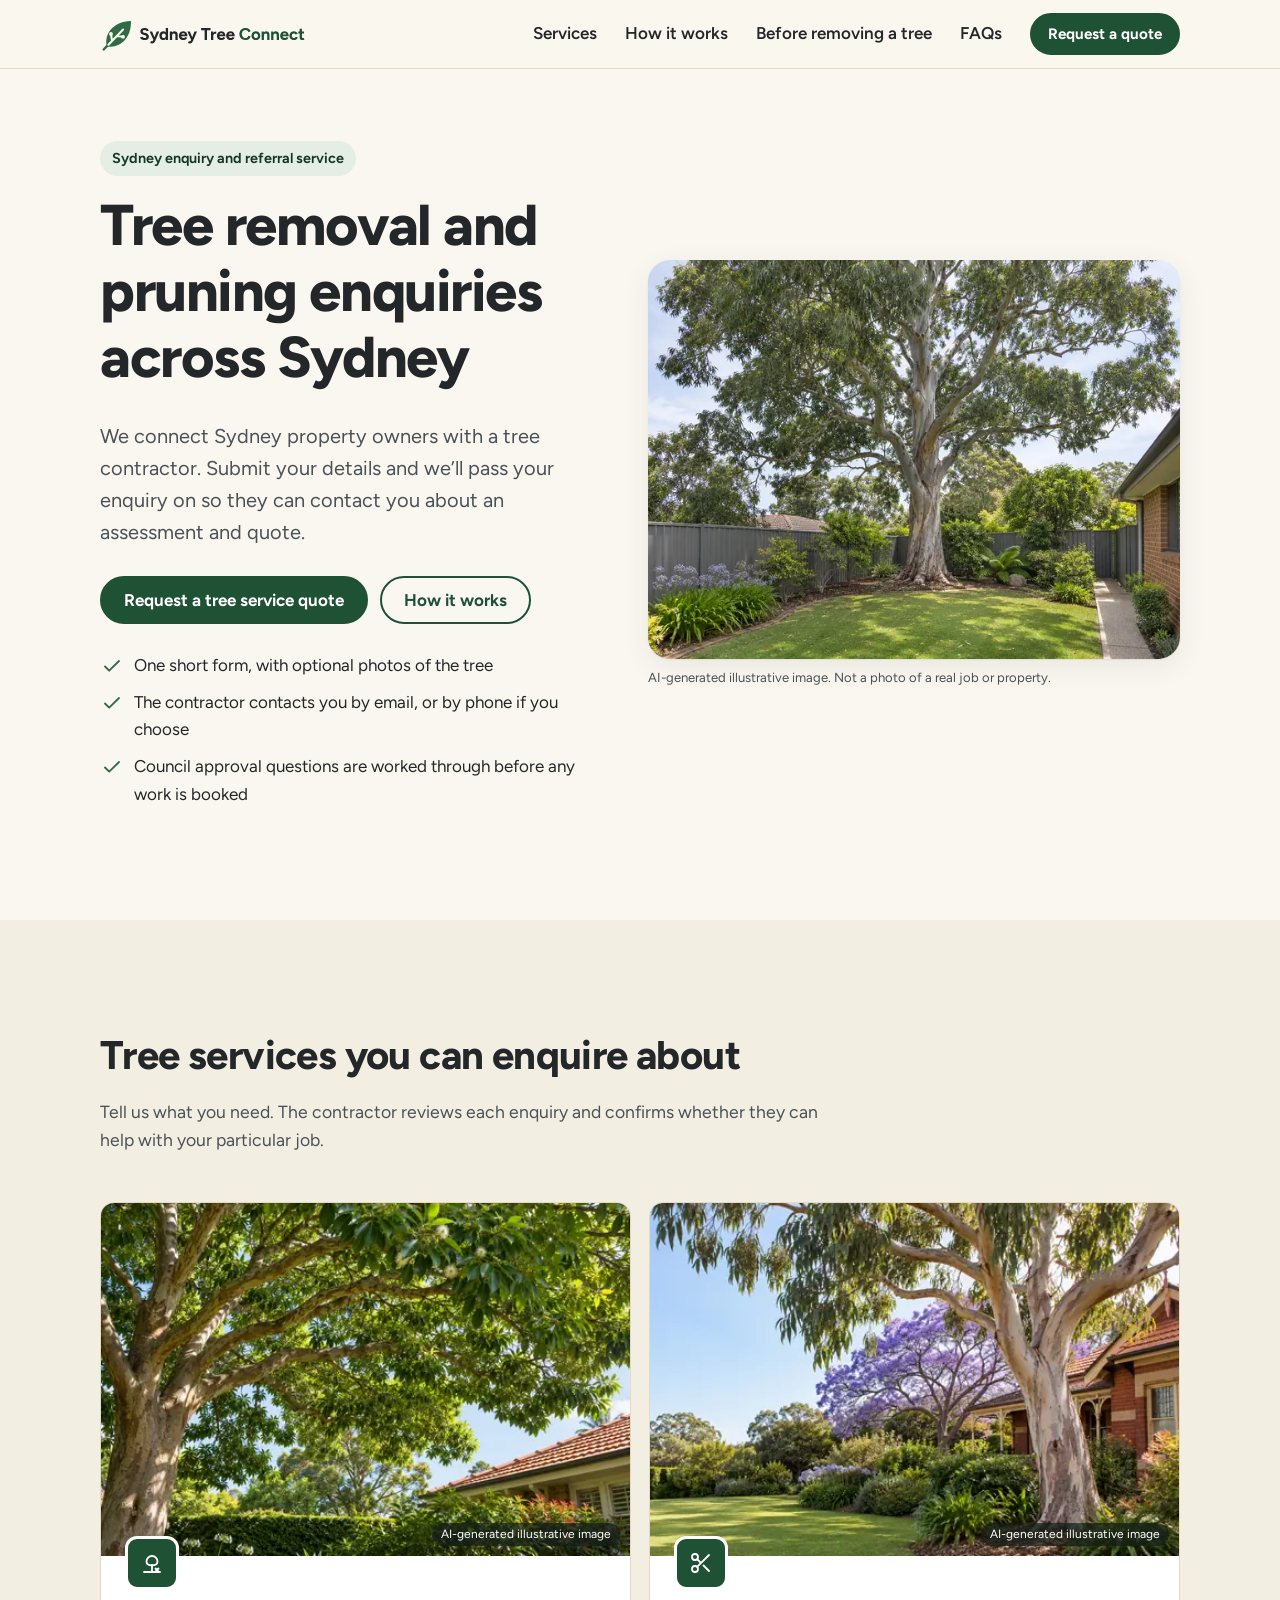
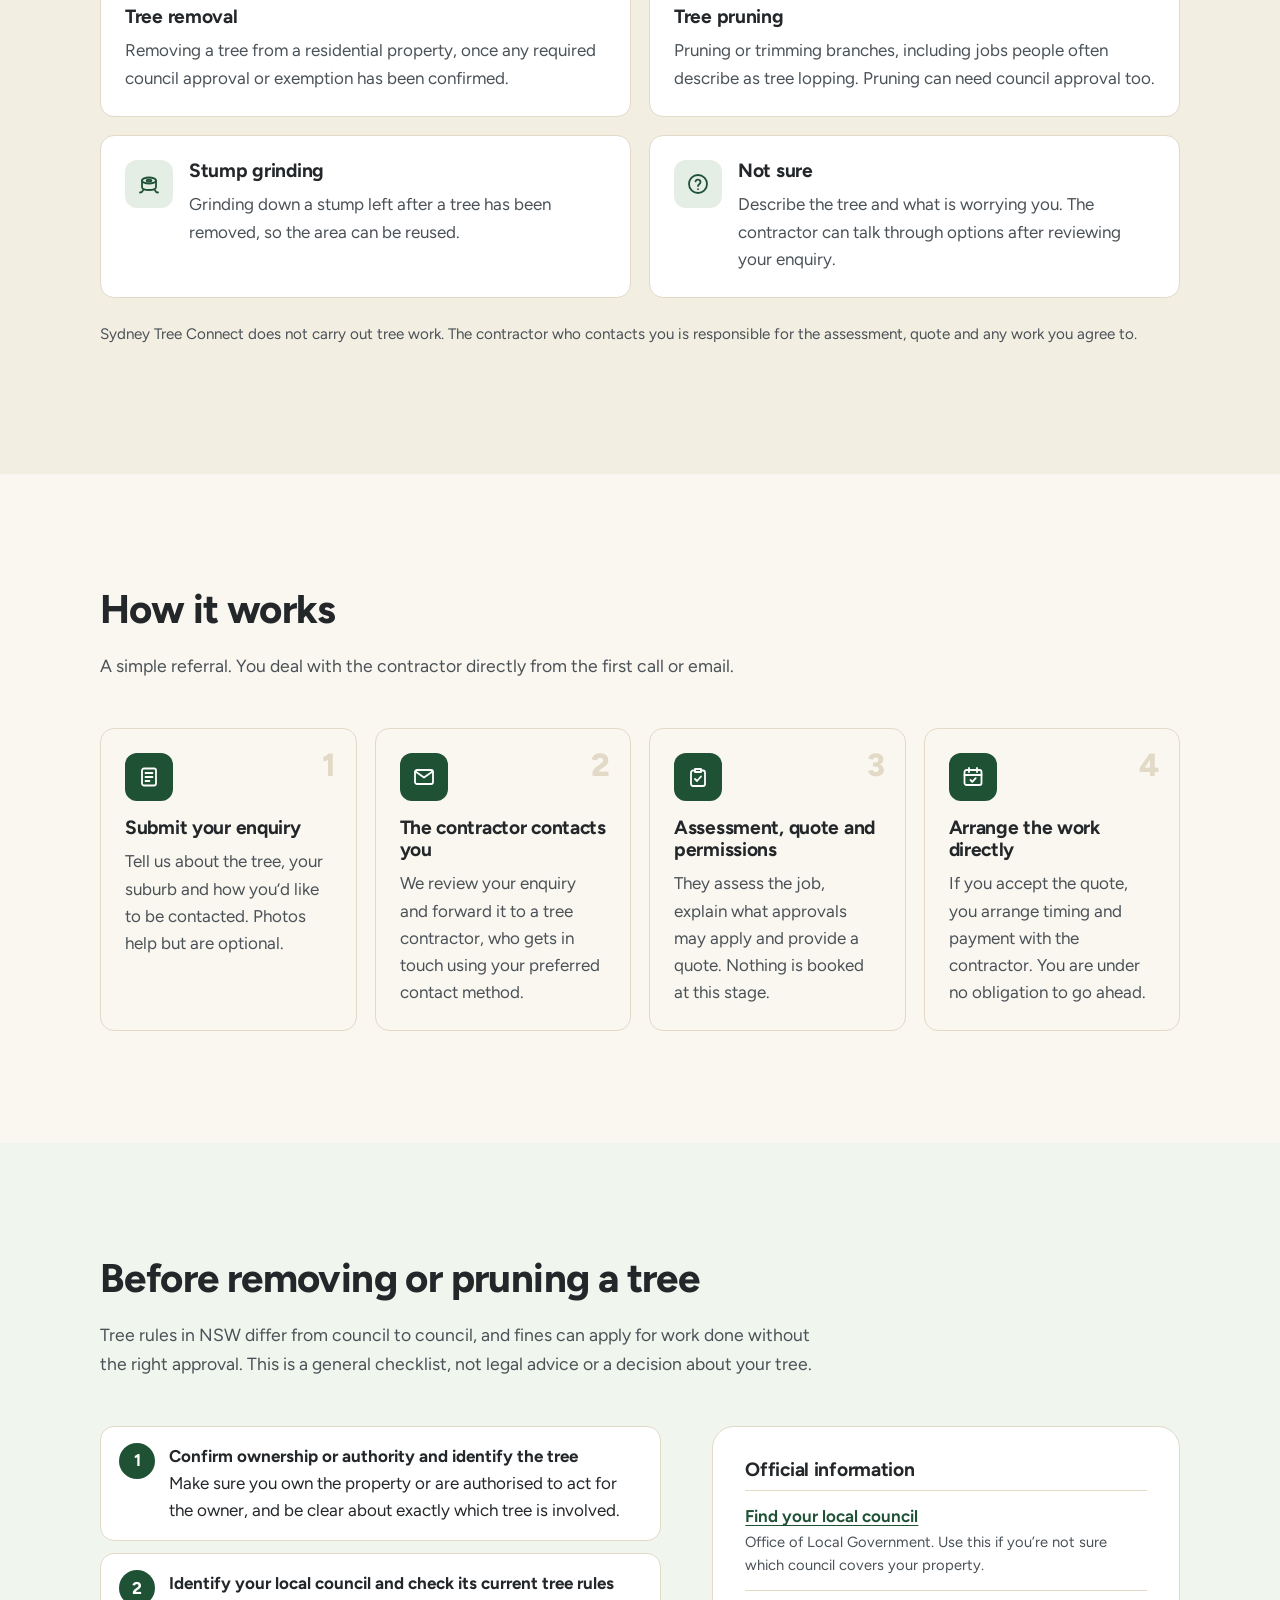
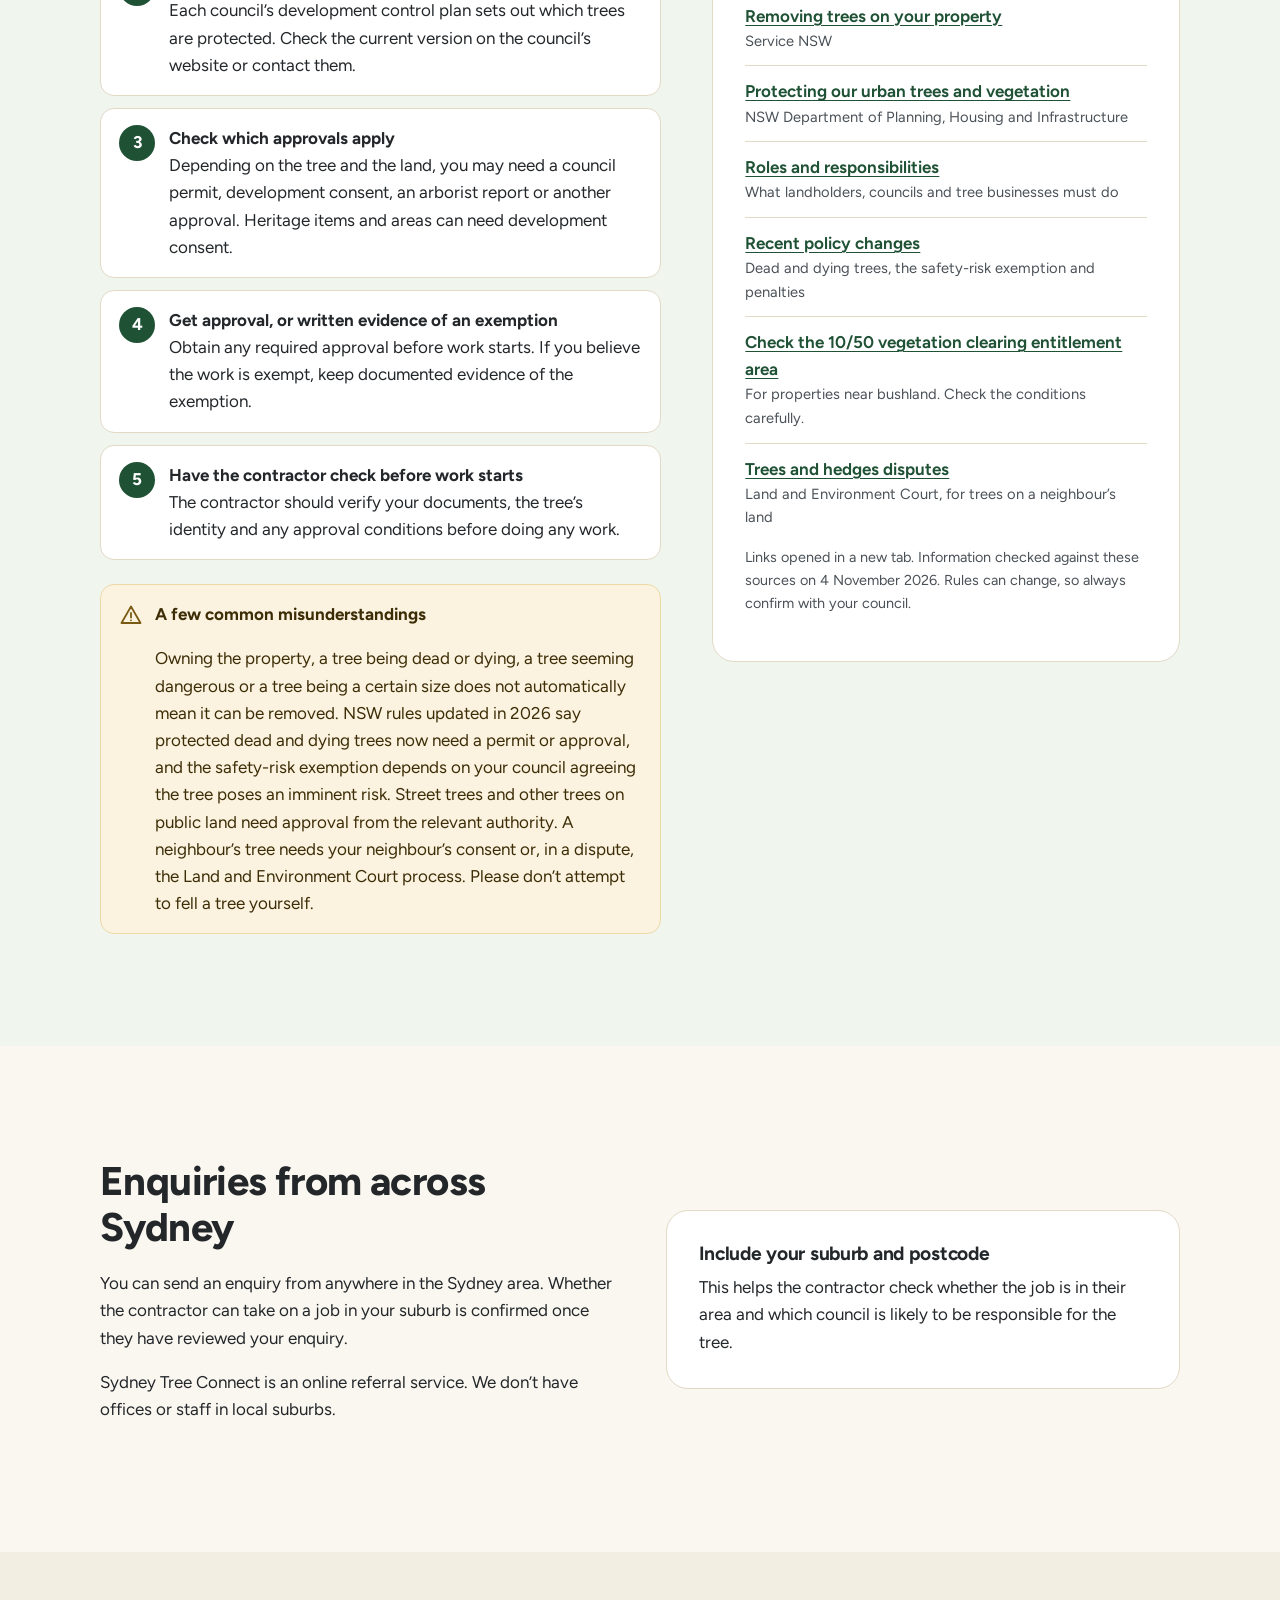
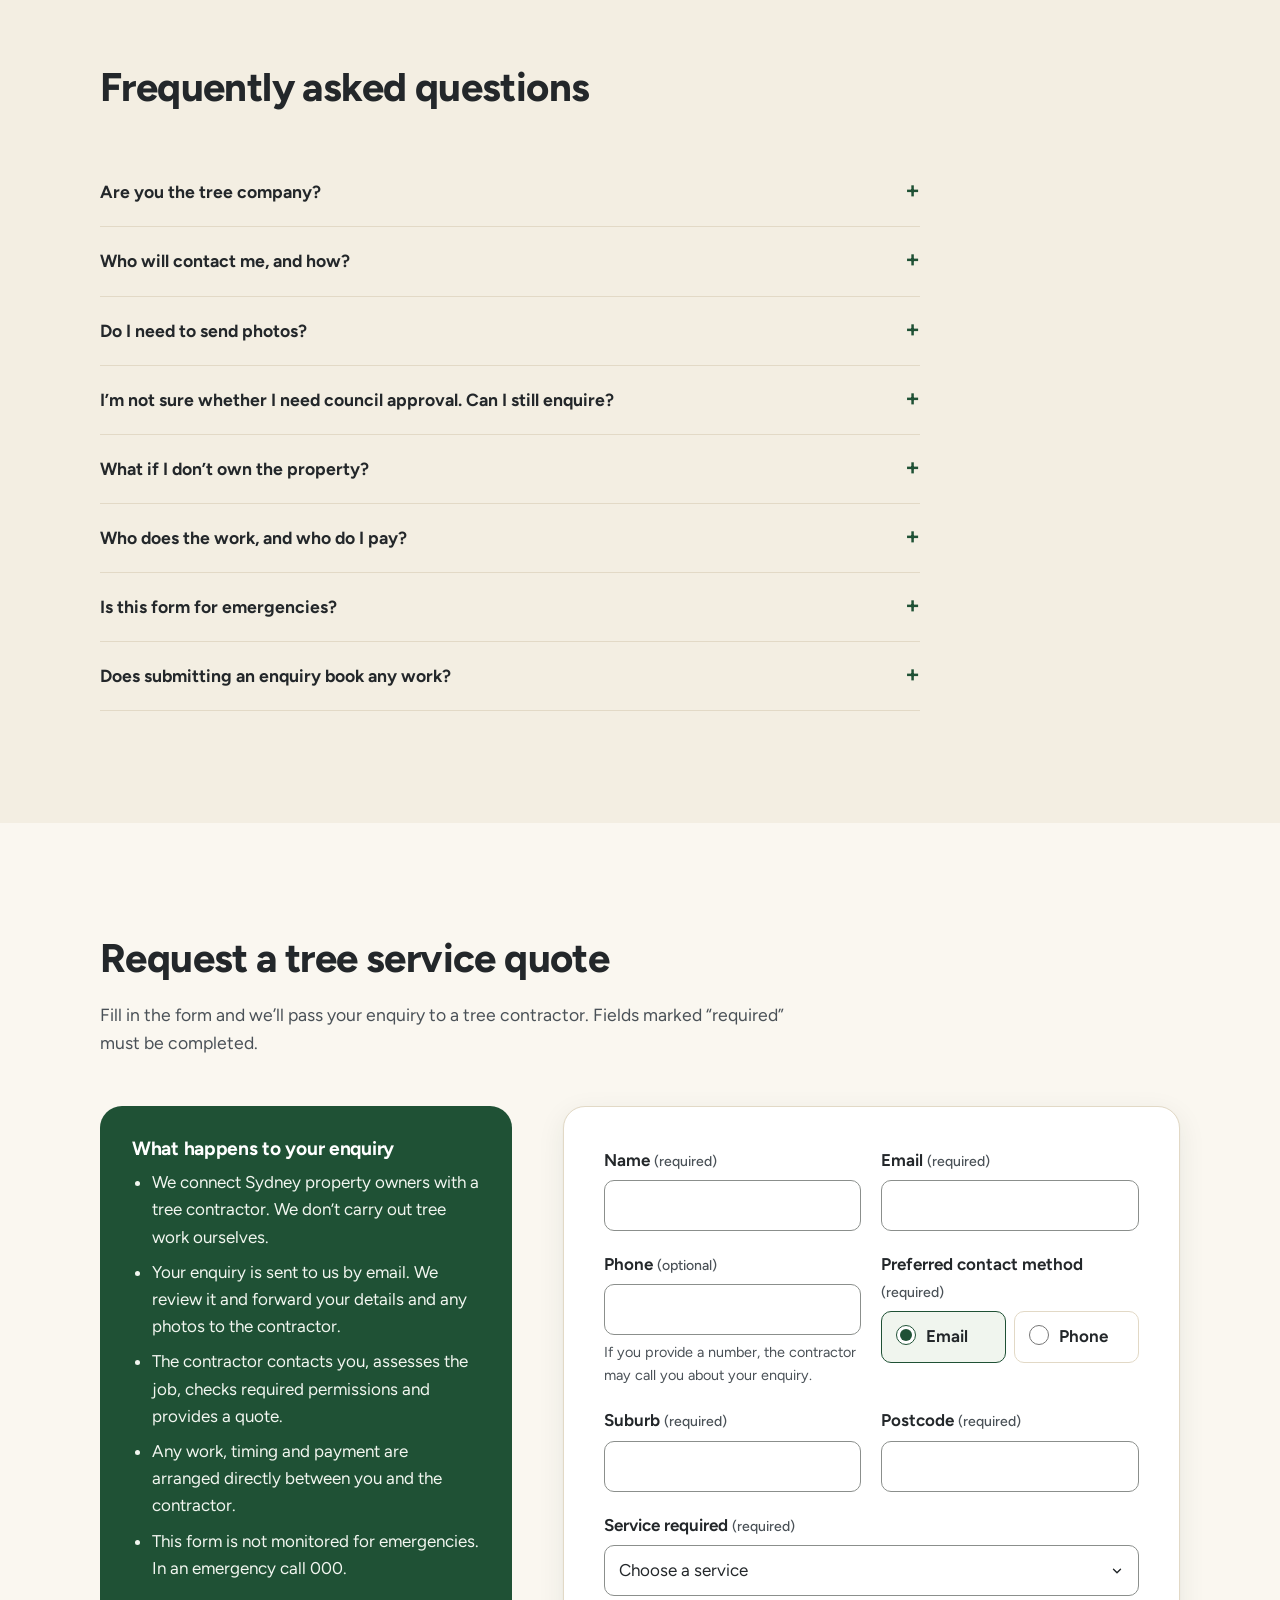
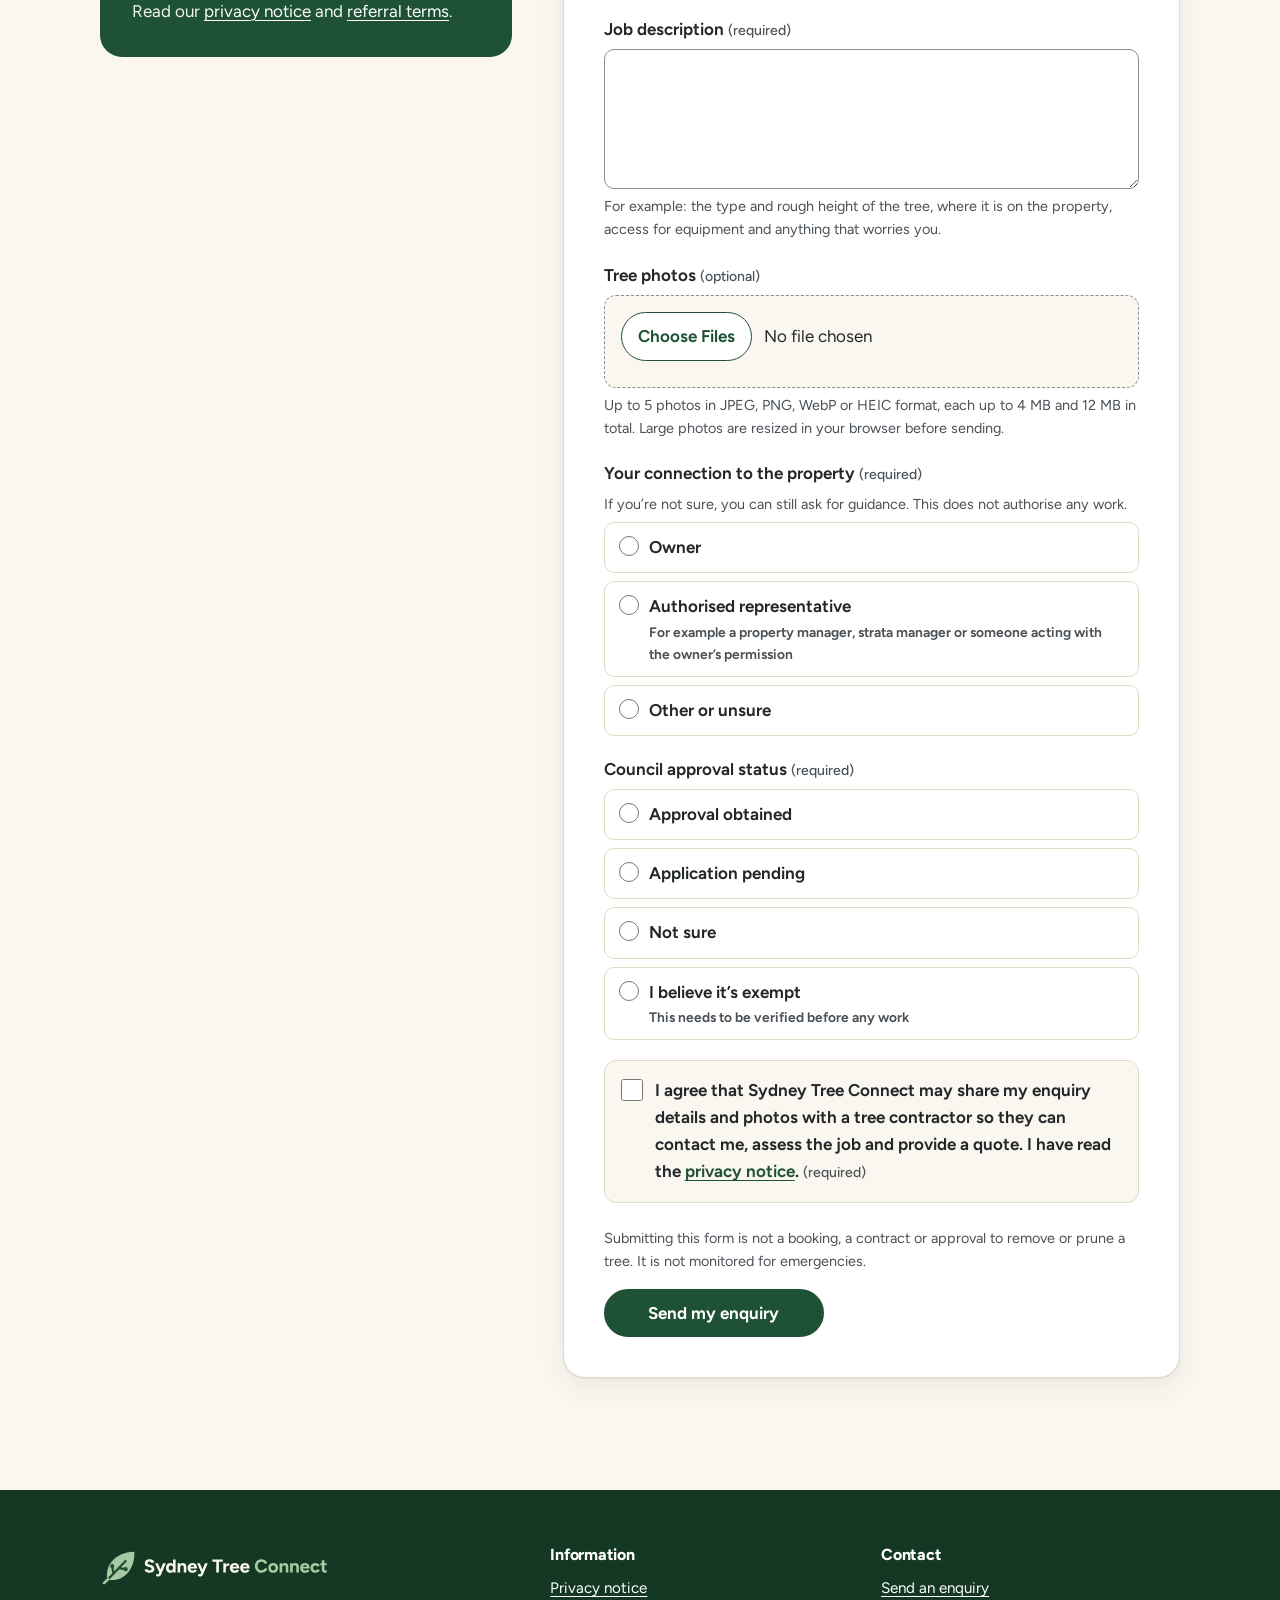
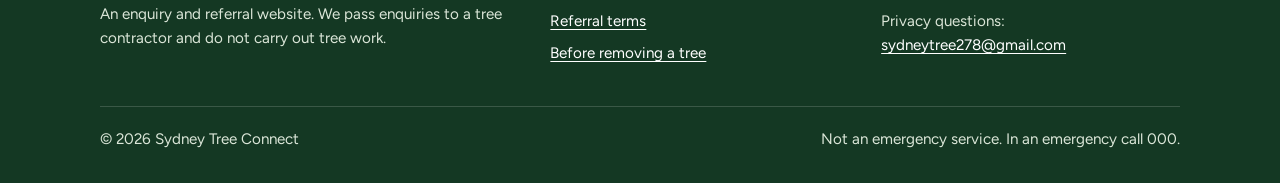
==== commit cf367c7c: "Set privacy contact email and tidy footers; record live delivery - Use sydneytree278@gmail.com as th" ====
--- a/index.html
+++ b/index.html
@@ -280,7 +280,7 @@
           </details>
           <details>
             <summary>Who will contact me, and how?</summary>
-            <div><p>The tree contractor we pass your enquiry to will contact you. They will use your preferred contact method. If you choose phone, you need to include your phone number so they can call you. Enquiries are forwarded manually, so it isn’t instant. <span class="owner-placeholder">[Owner to confirm: typical time to forward an enquiry]</span></p></div>
+            <div><p>The tree contractor we pass your enquiry to will contact you. They will use your preferred contact method. If you choose phone, you need to include your phone number so they can call you. Enquiries are forwarded manually, so it isn’t instant.</p></div>
           </details>
           <details>
             <summary>Do I need to send photos?</summary>
@@ -459,7 +459,6 @@
         <div>
           <img src="/assets/images/brand/stc-logo-horizontal-light.svg" width="230" height="40" alt="Sydney Tree Connect" loading="lazy">
           <p>An enquiry and referral website. We pass enquiries to a tree contractor and do not carry out tree work.</p>
-          <p>Operated by <span class="owner-placeholder">[Owner to confirm: legal or trading name]</span>, ABN <span class="owner-placeholder">[Owner to confirm: ABN, if applicable]</span>.</p>
         </div>
         <div>
           <h2>Information</h2>
@@ -473,7 +472,7 @@
           <h2>Contact</h2>
           <ul>
             <li><a href="/#enquiry">Send an enquiry</a></li>
-            <li>Privacy questions: <span class="owner-placeholder">[Owner to confirm: privacy contact email]</span></li>
+            <li>Privacy questions: <a href="mailto:sydneytree278@gmail.com">sydneytree278@gmail.com</a></li>
           </ul>
         </div>
       </div>
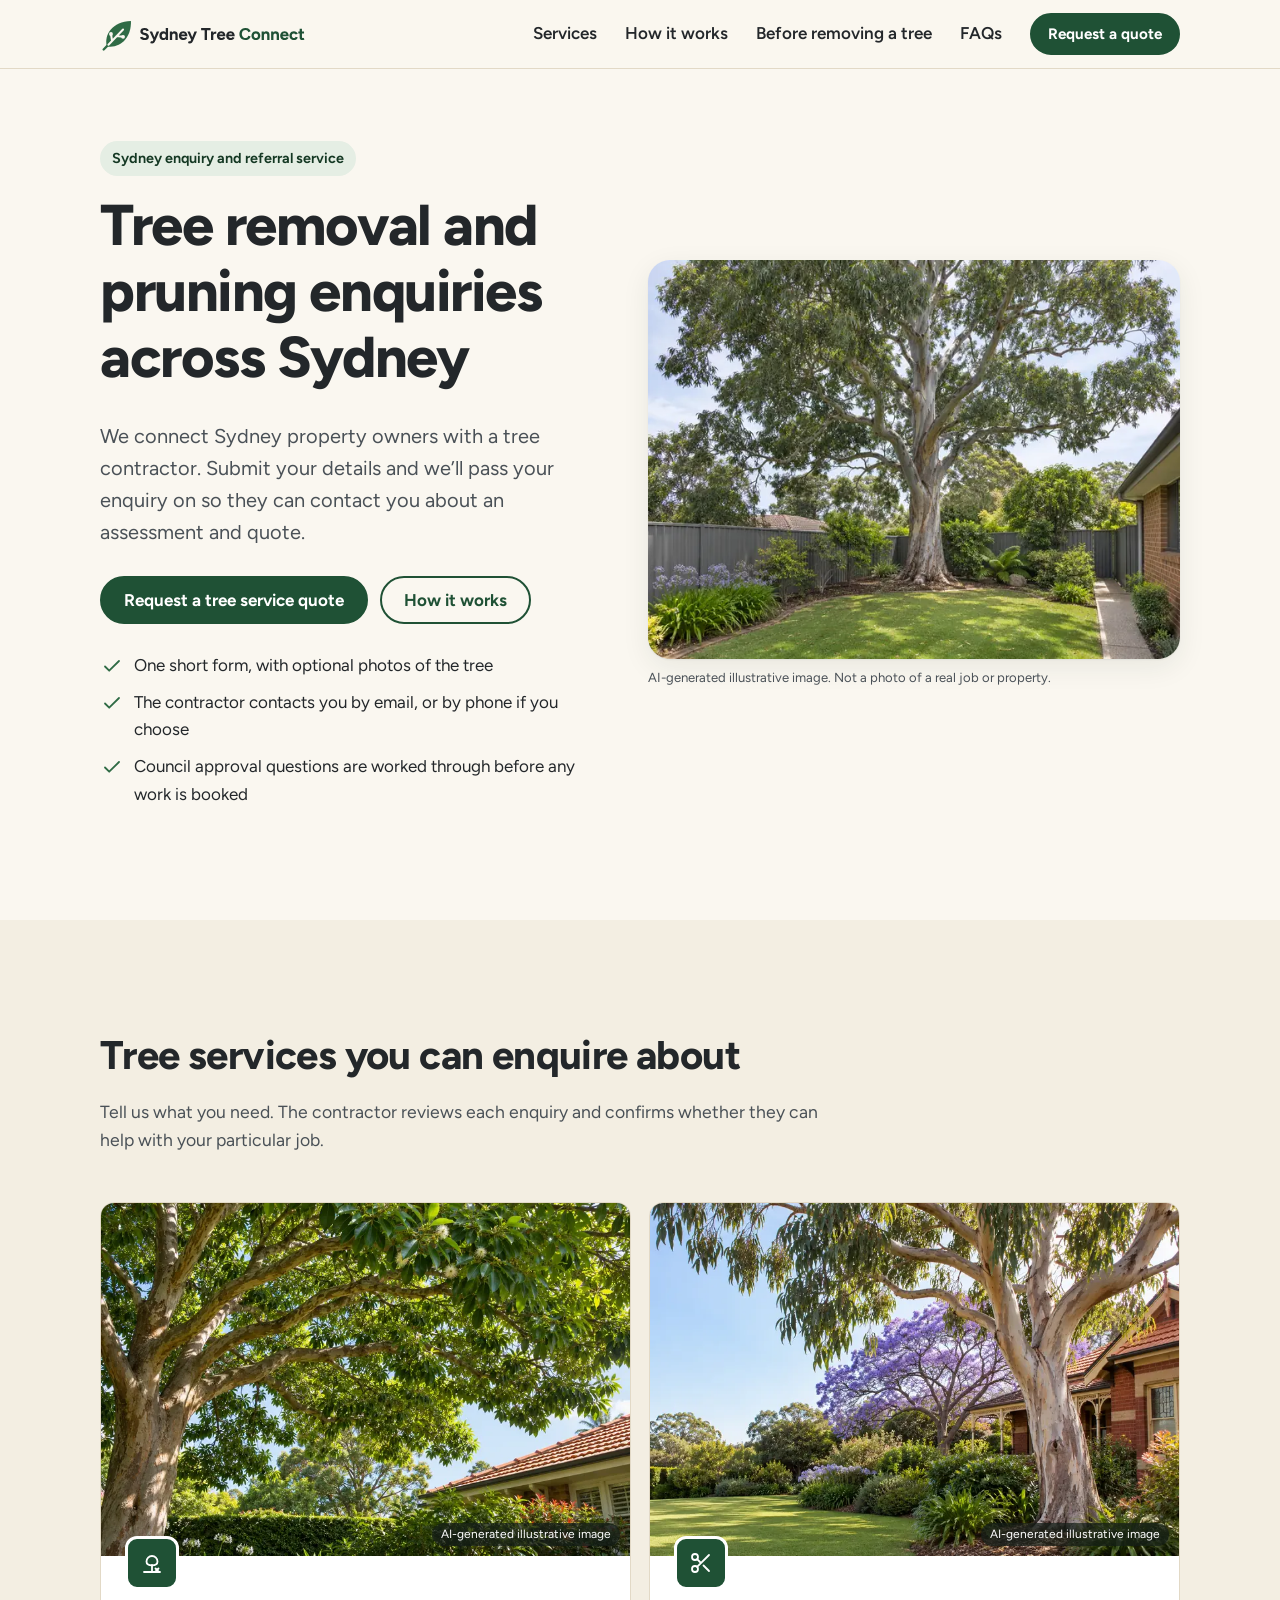
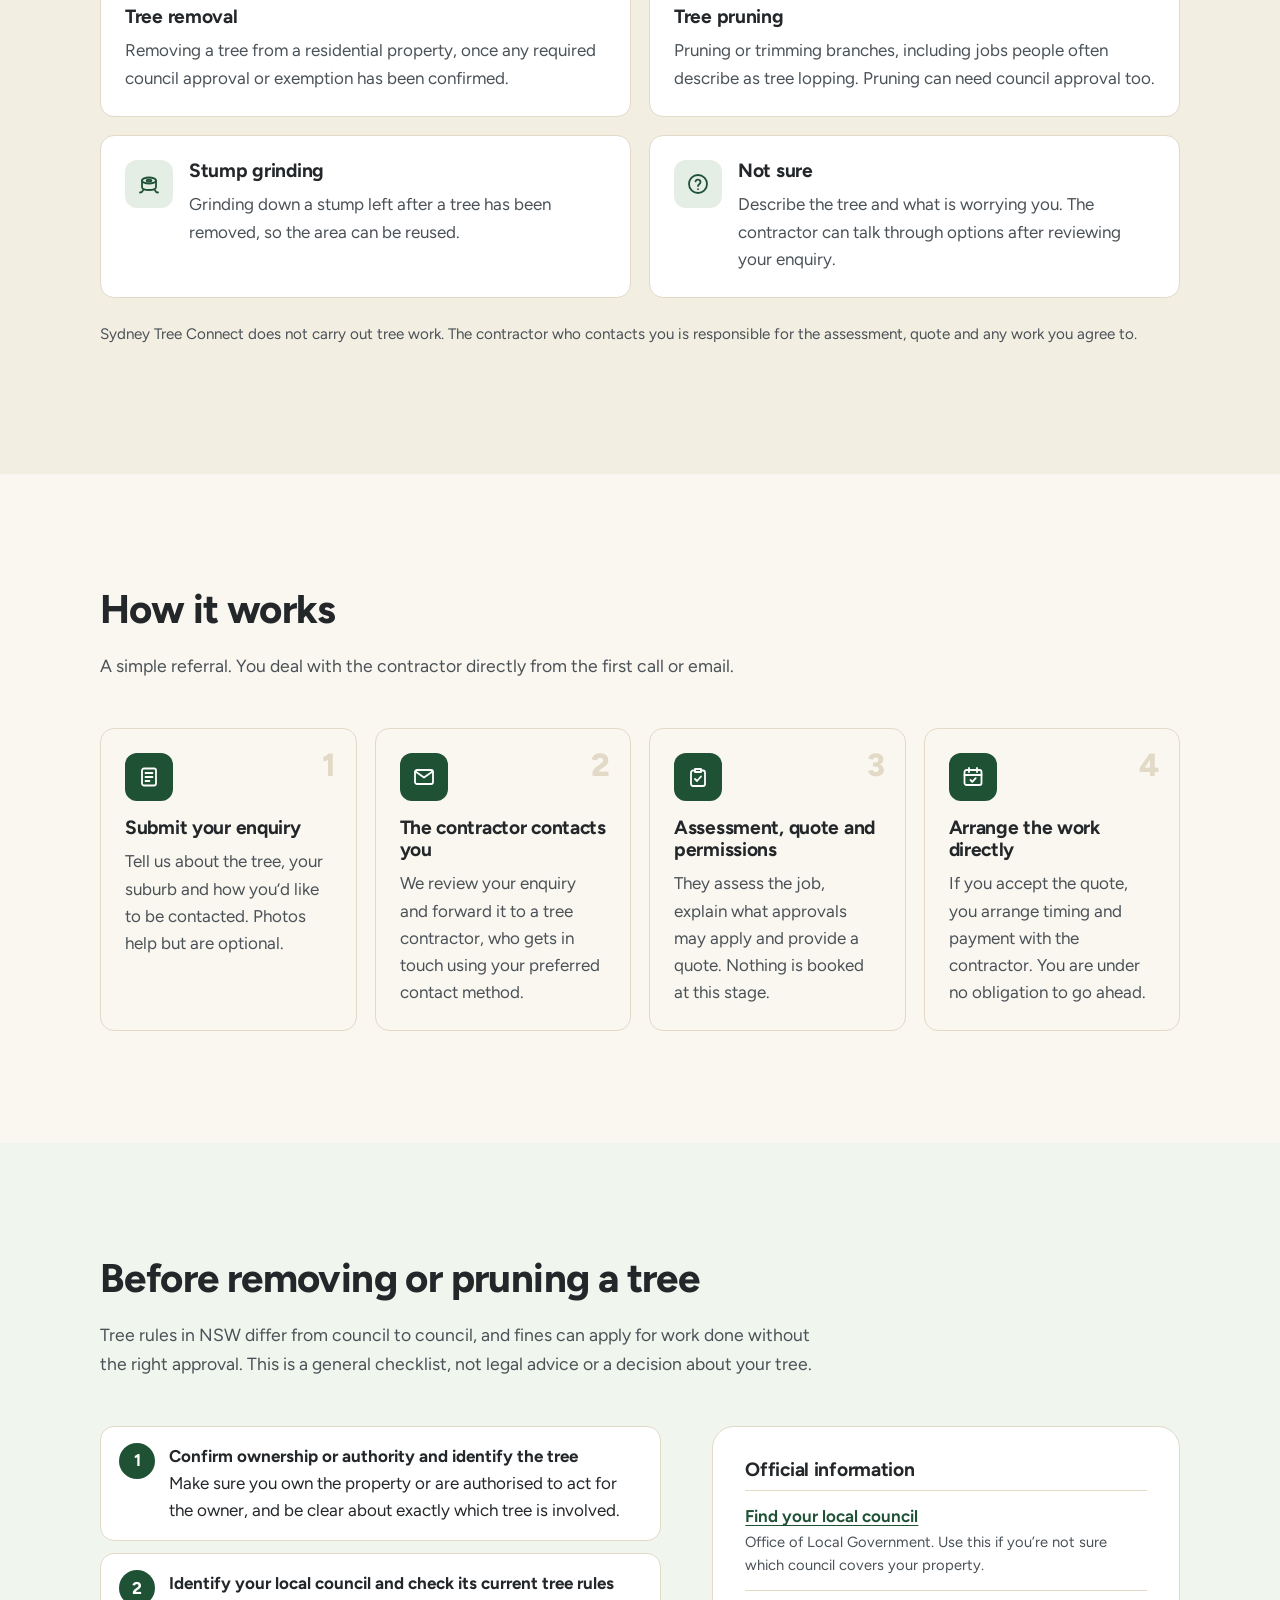
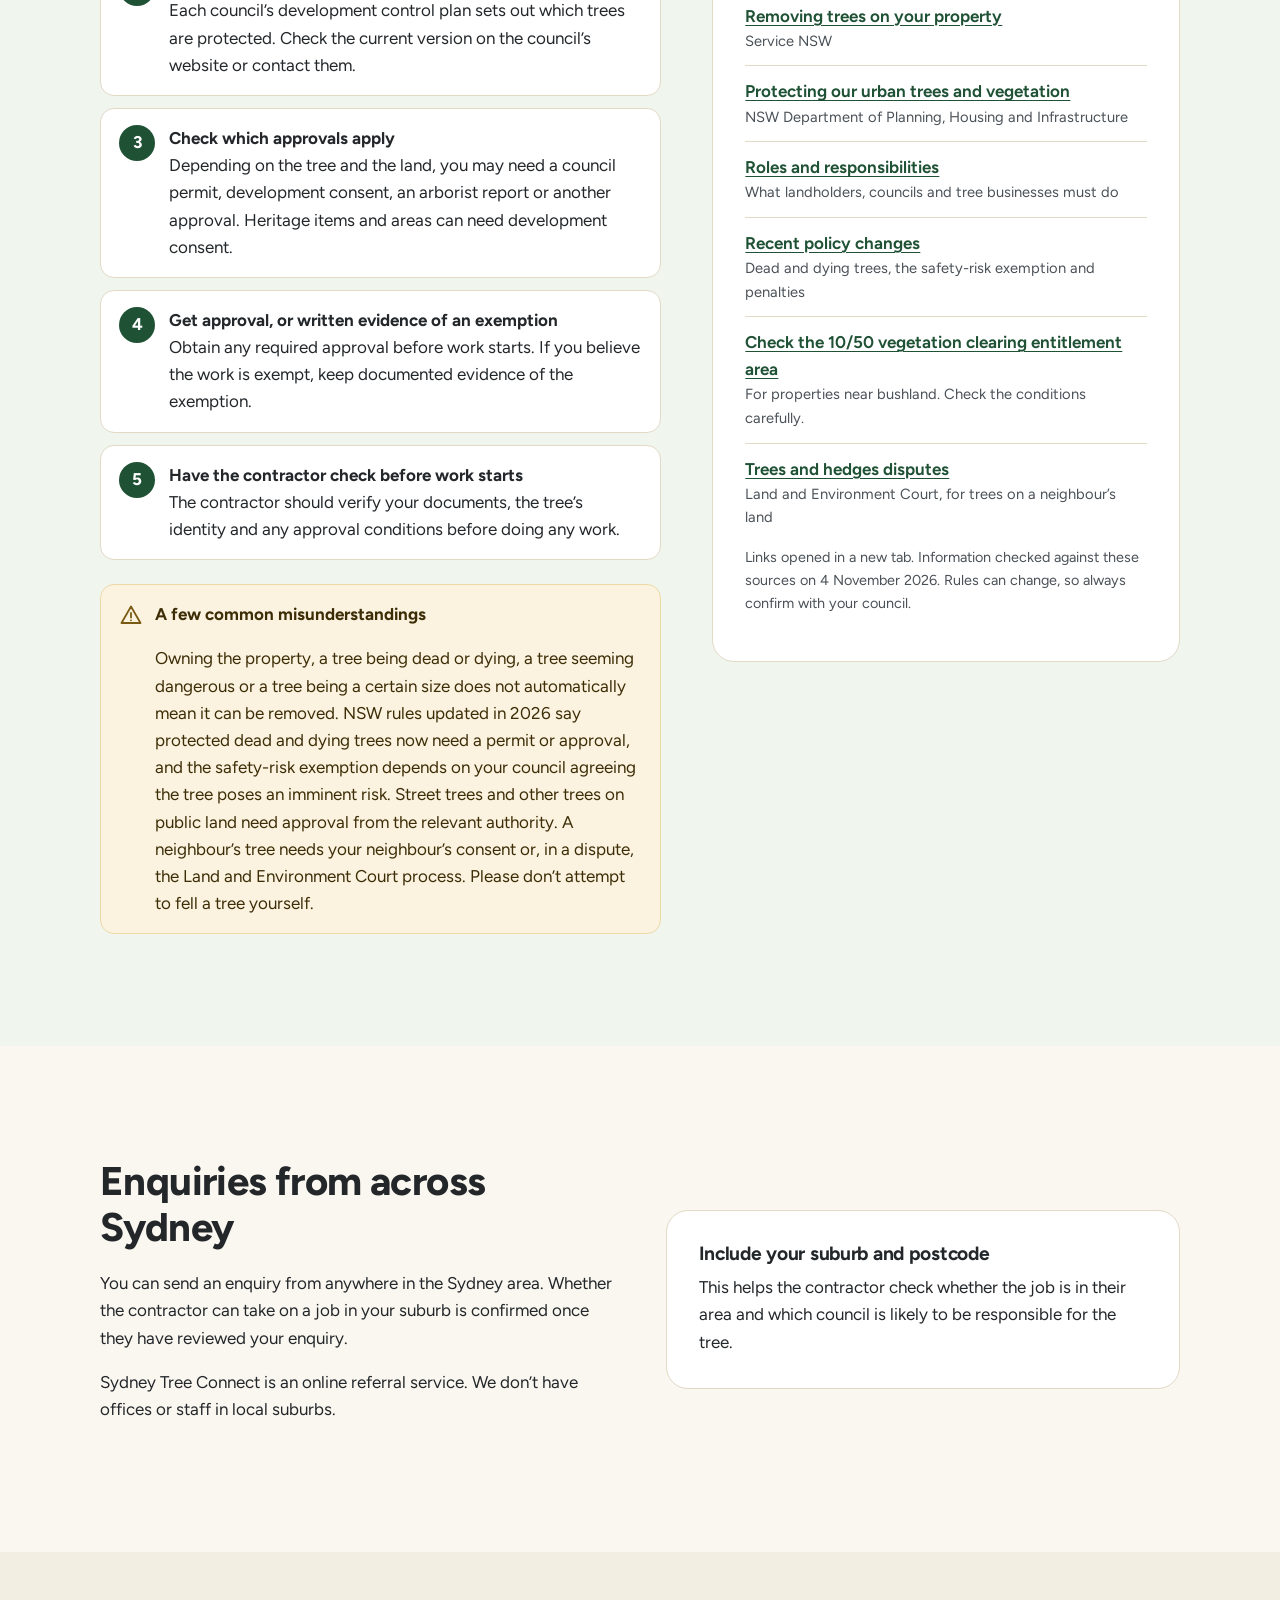
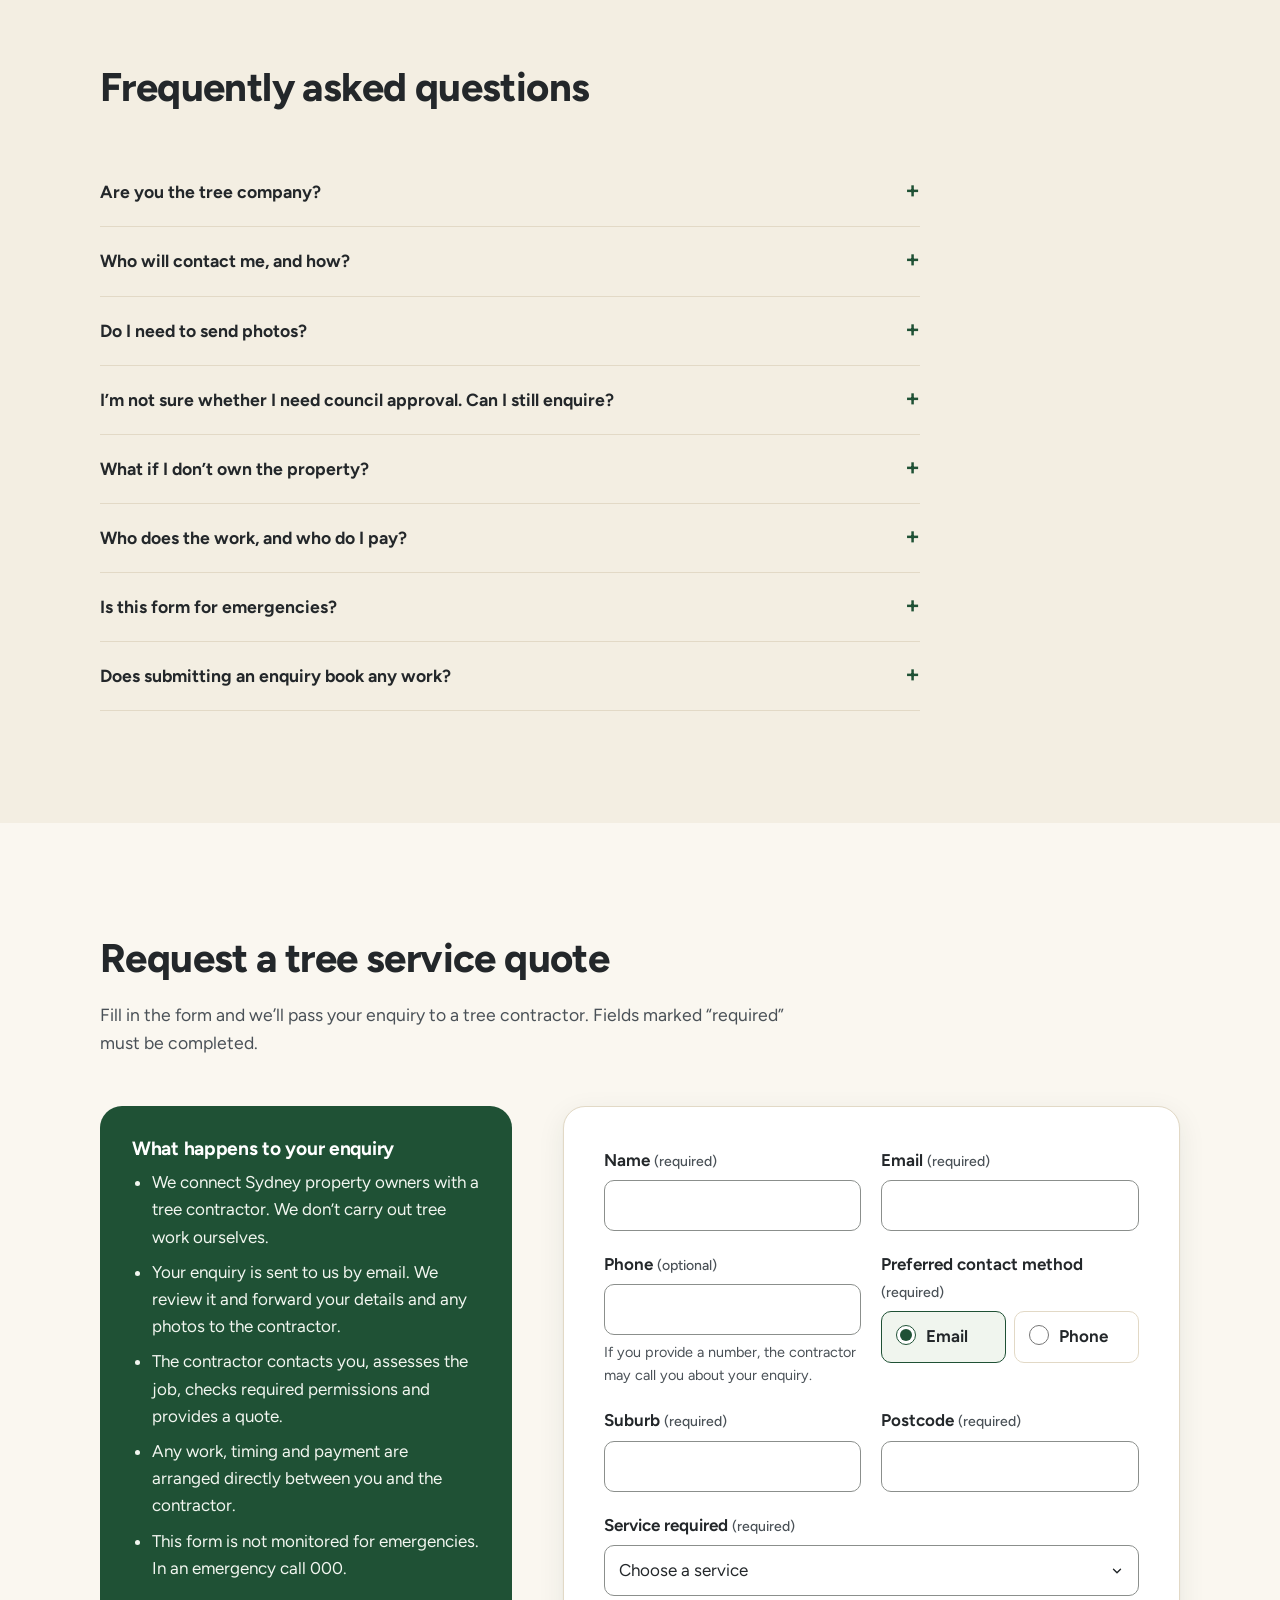
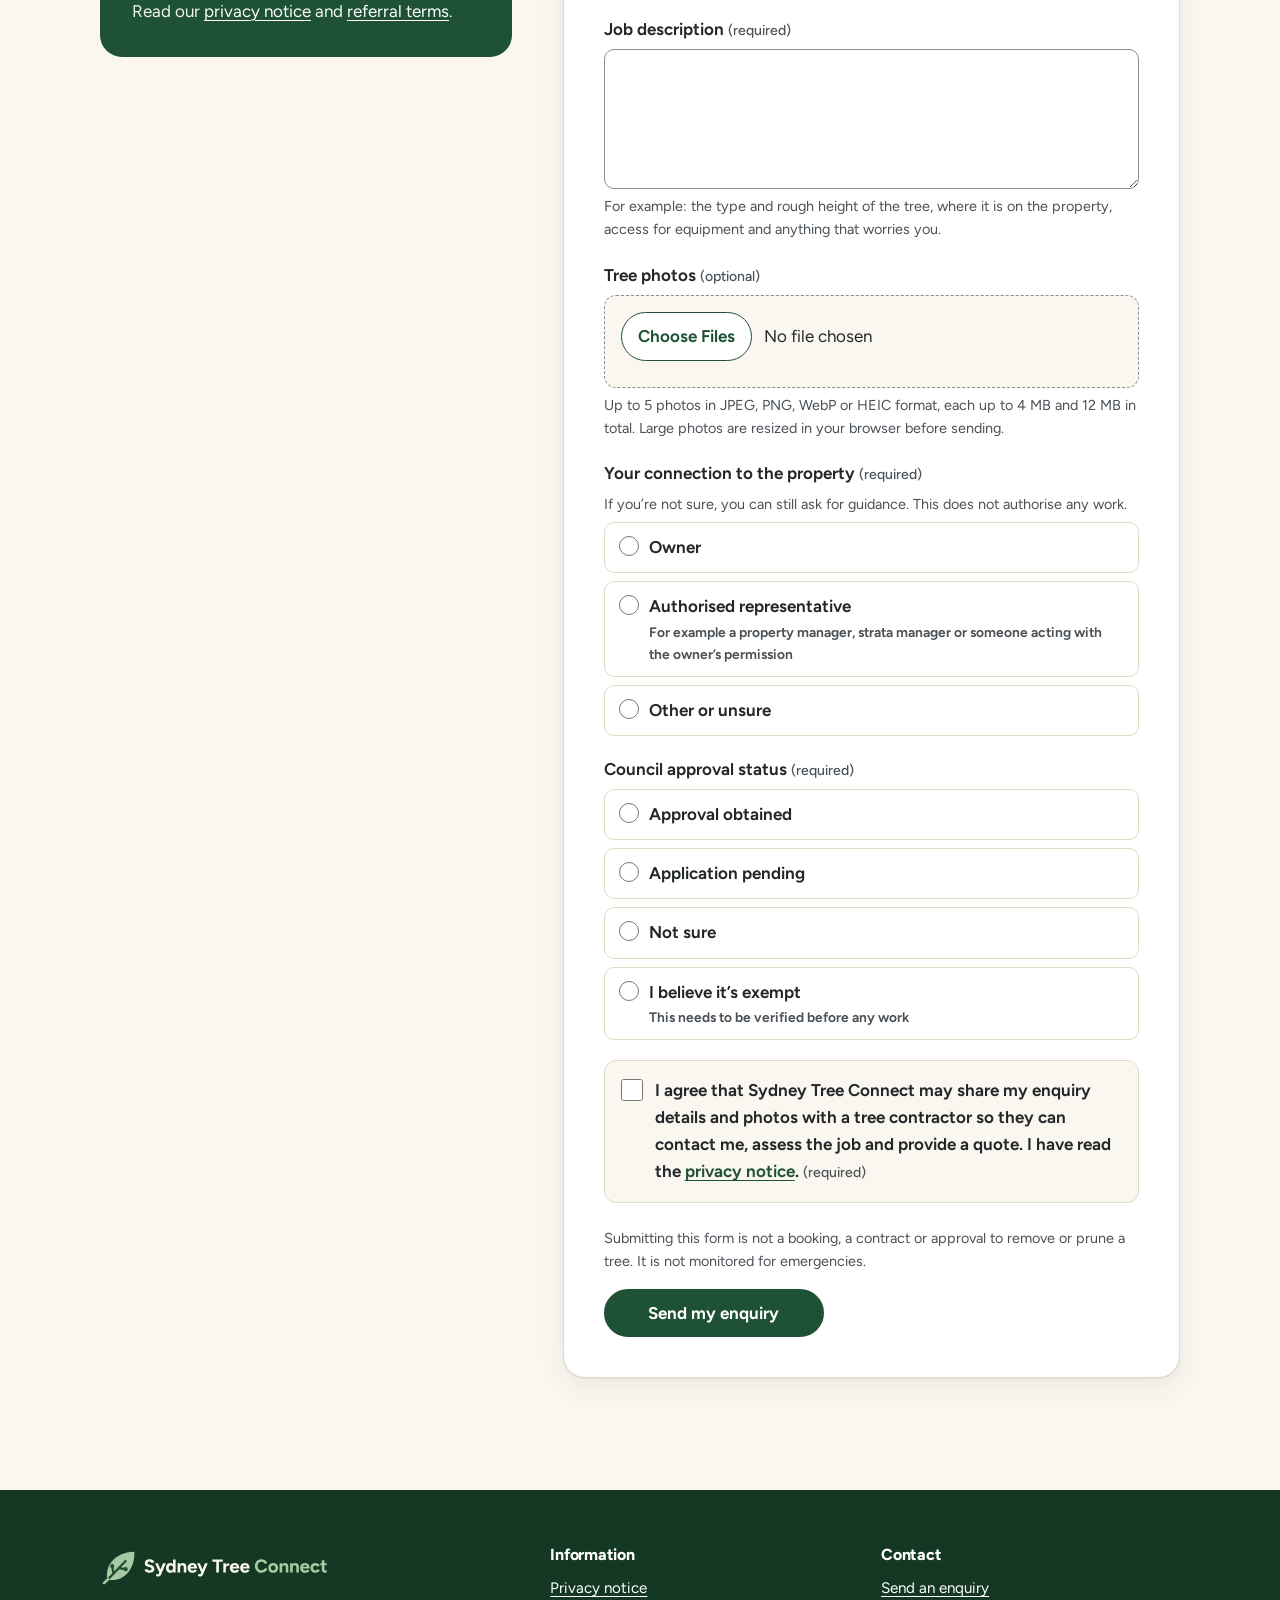
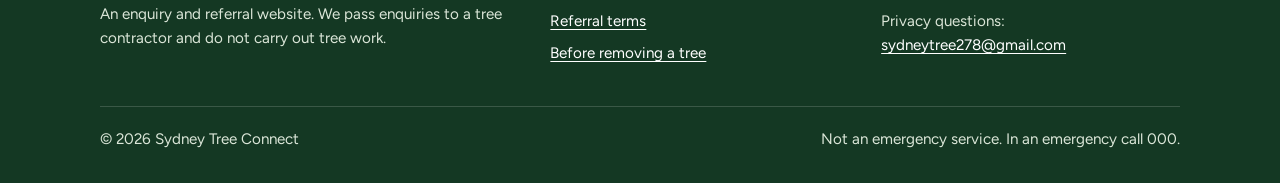
==== commit e6573555: "Remove public placeholders; track owner decisions in the checklist - privacy.html and terms.html: de" ====
--- a/index.html
+++ b/index.html
@@ -34,25 +34,12 @@
   <script type="application/ld+json">
   {
     "@context": "https://schema.org",
-    "@graph": [
-      {
-        "@type": "Organization",
-        "@id": "https://sydneytreeconnect.com/#organization",
-        "name": "Sydney Tree Connect",
-        "url": "https://sydneytreeconnect.com/",
-        "logo": "https://sydneytreeconnect.com/assets/images/brand/stc-logo-horizontal.png",
-        "description": "An enquiry and referral website for Sydney property owners. Enquiries are passed to a tree contractor, who assesses the job, quotes and arranges any work directly with the customer. Sydney Tree Connect does not carry out tree work.",
-        "areaServed": { "@type": "City", "name": "Sydney" }
-      },
-      {
-        "@type": "WebSite",
-        "@id": "https://sydneytreeconnect.com/#website",
-        "url": "https://sydneytreeconnect.com/",
-        "name": "Sydney Tree Connect",
-        "inLanguage": "en-AU",
-        "publisher": { "@id": "https://sydneytreeconnect.com/#organization" }
-      }
-    ]
+    "@type": "WebSite",
+    "@id": "https://sydneytreeconnect.com/#website",
+    "url": "https://sydneytreeconnect.com/",
+    "name": "Sydney Tree Connect",
+    "inLanguage": "en-AU",
+    "description": "An enquiry and referral website for Sydney property owners. Enquiries are passed to a tree contractor, who assesses the job, quotes and arranges any work directly with the customer. Sydney Tree Connect does not carry out tree work."
   }
   </script>
 </head>
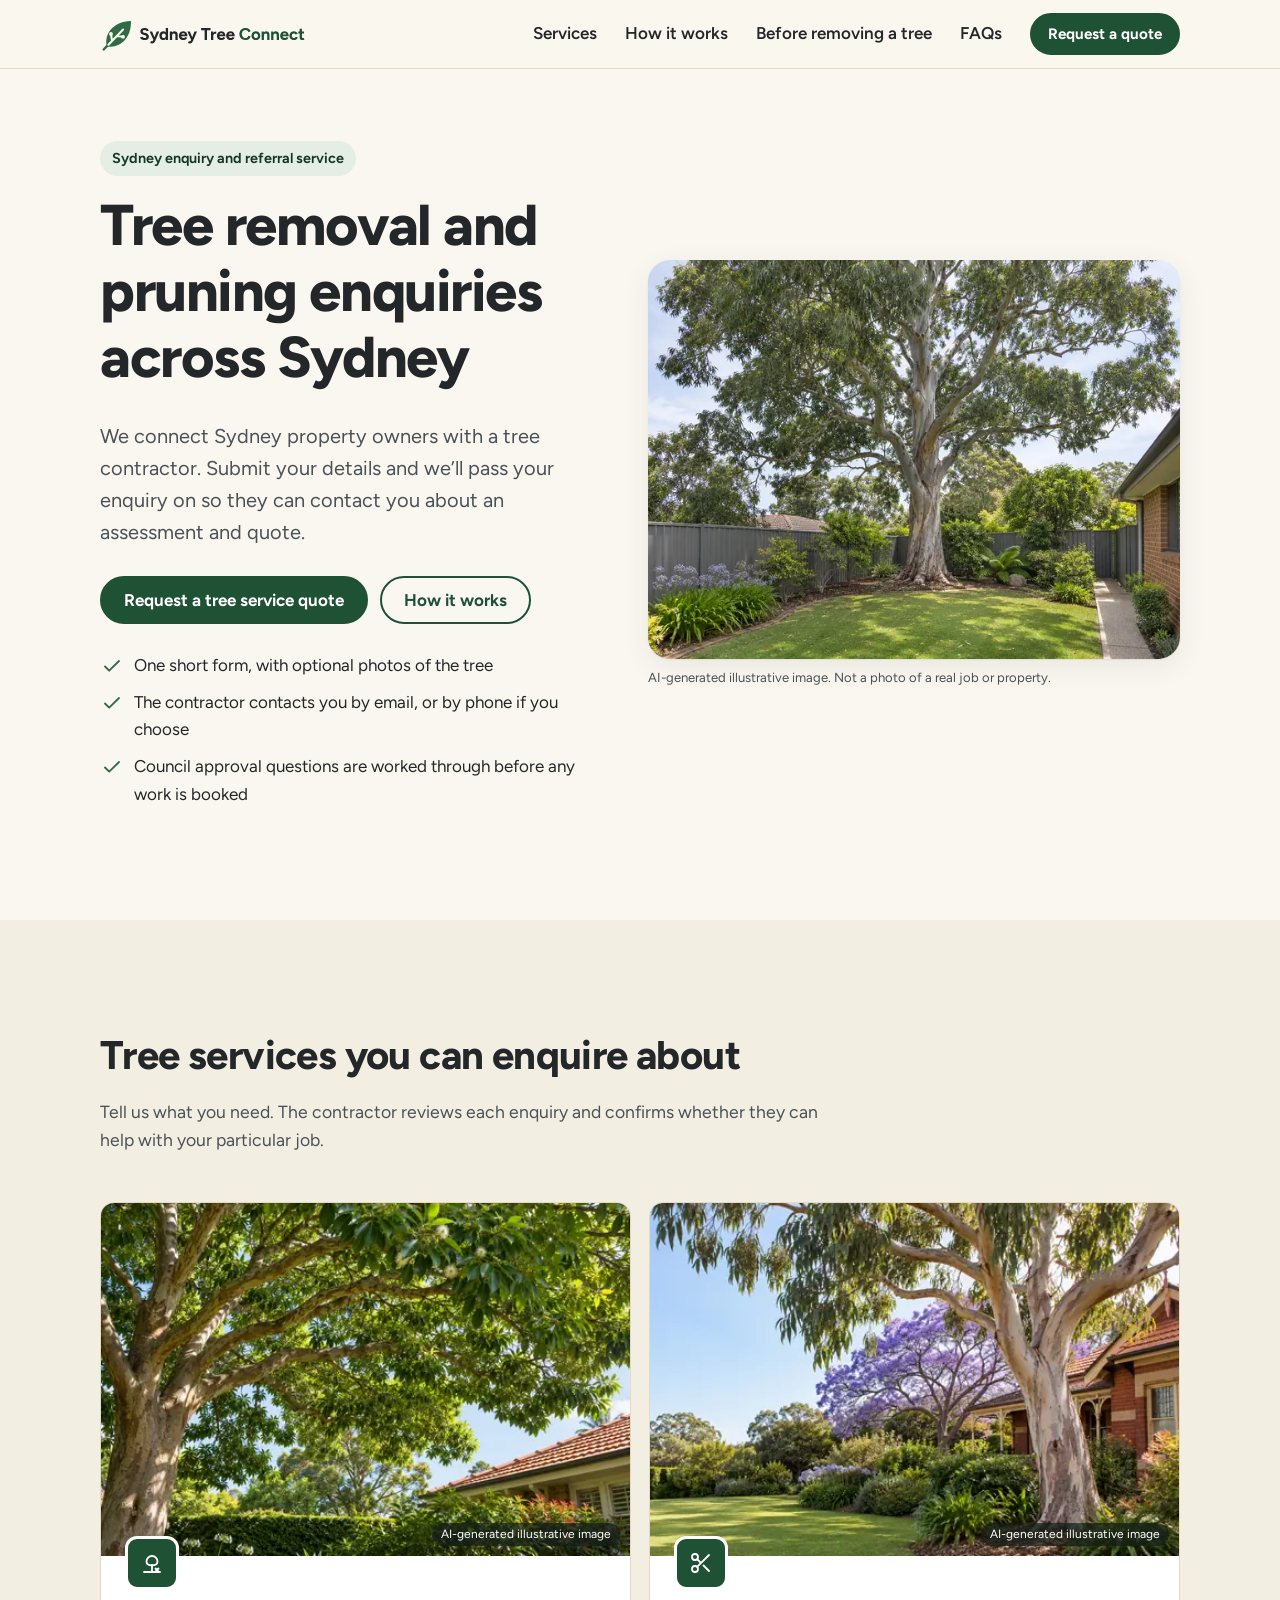
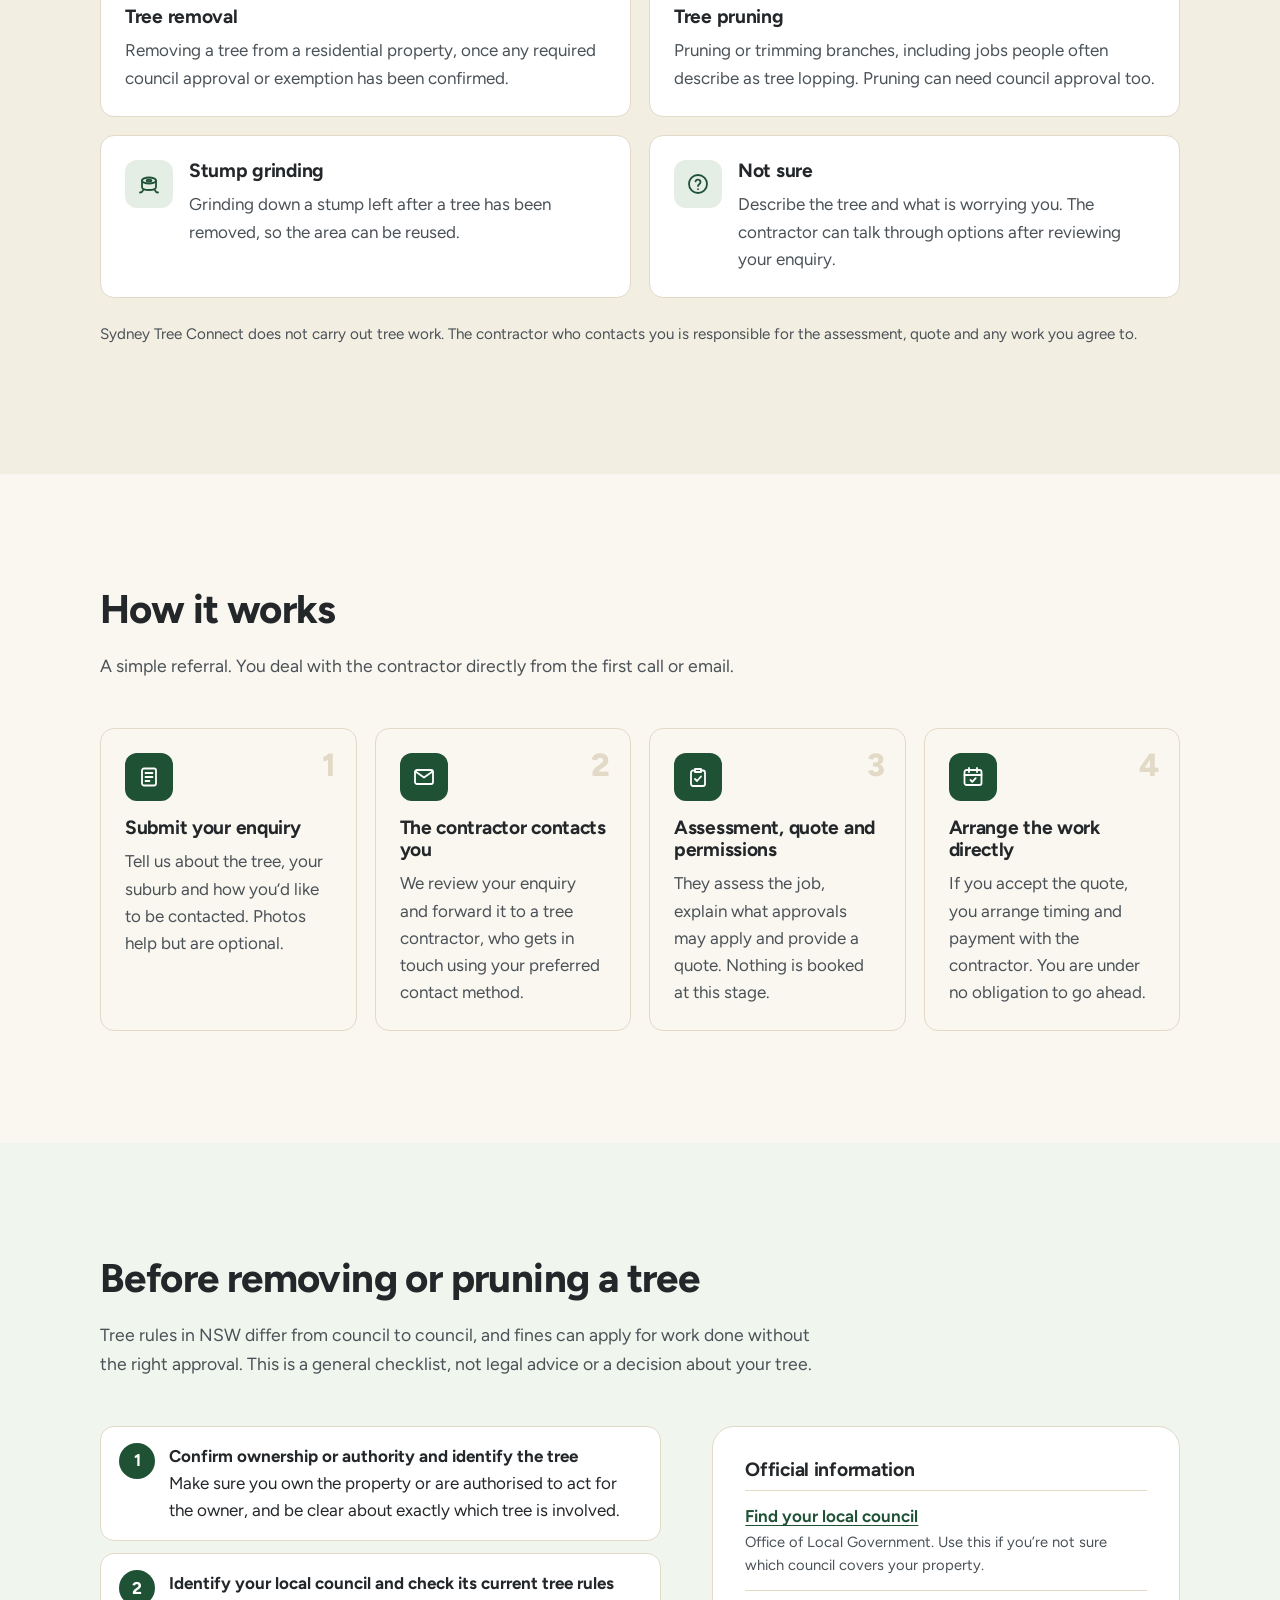
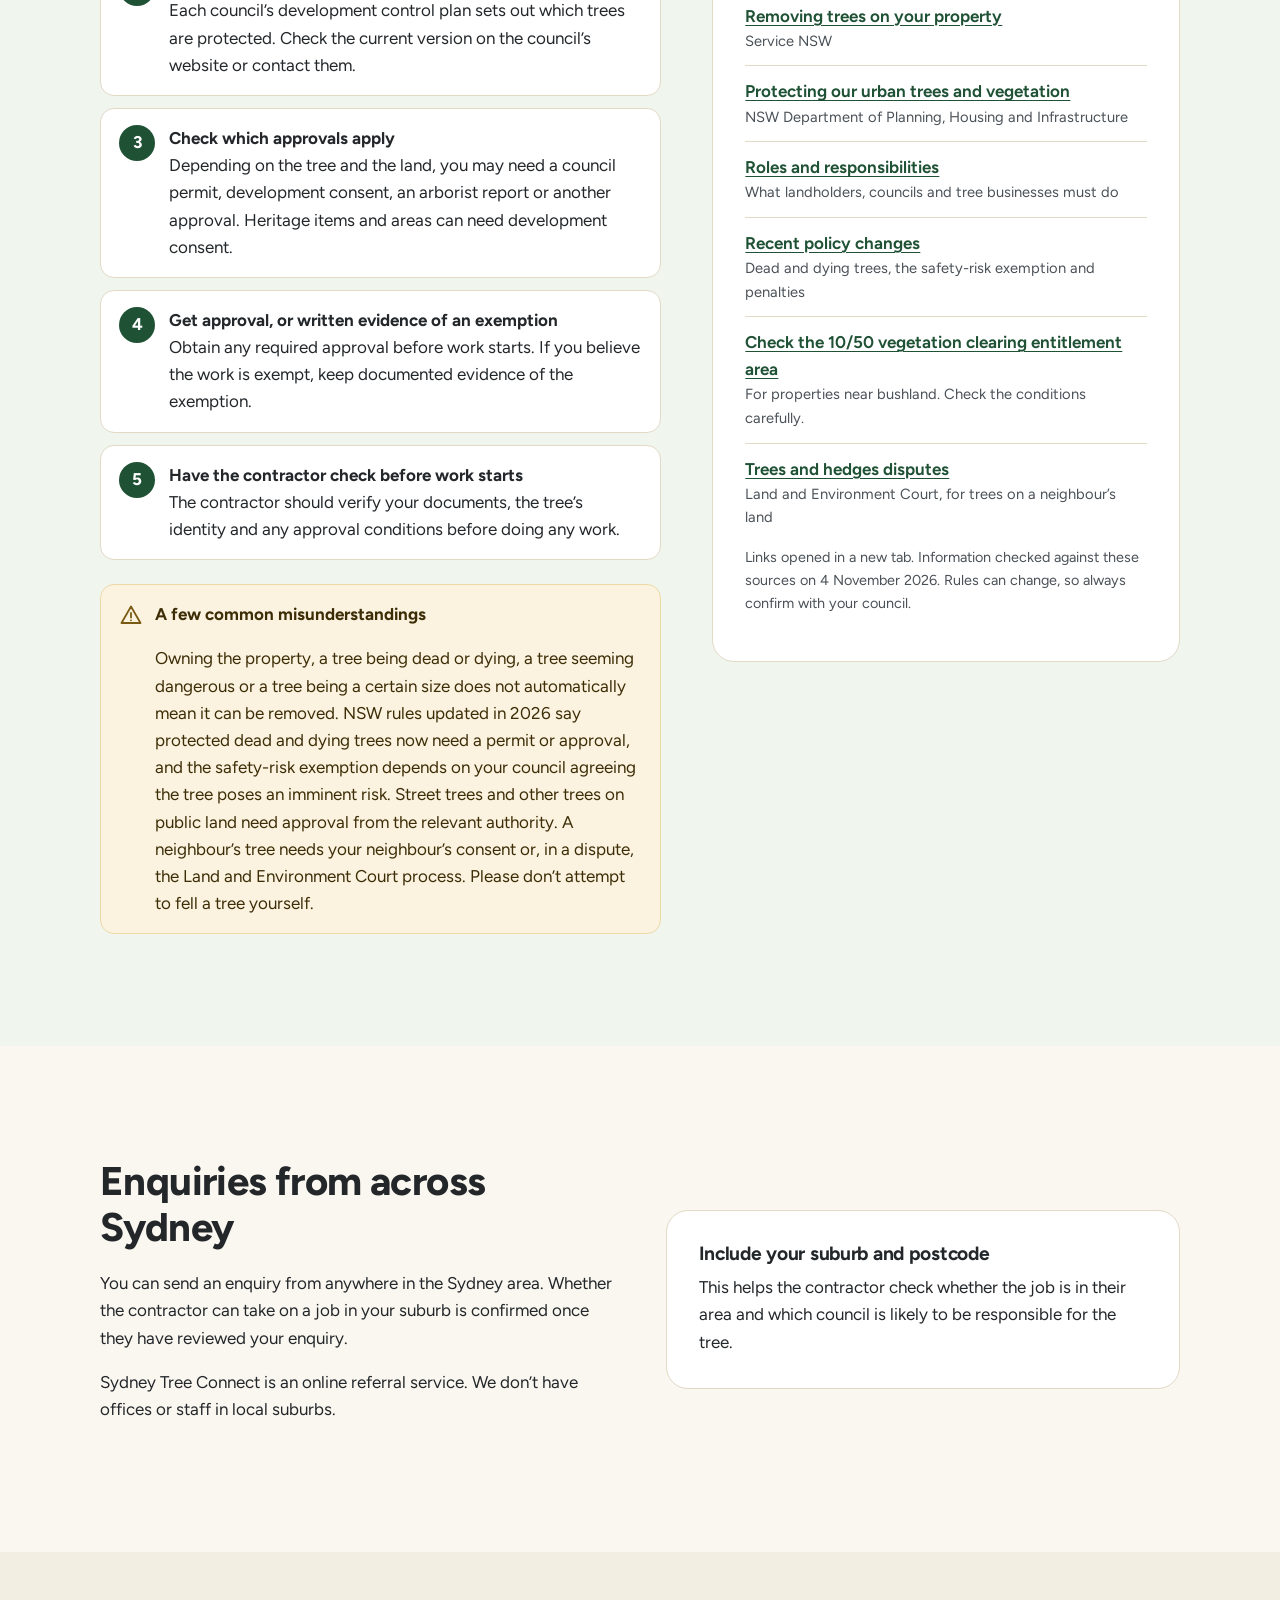
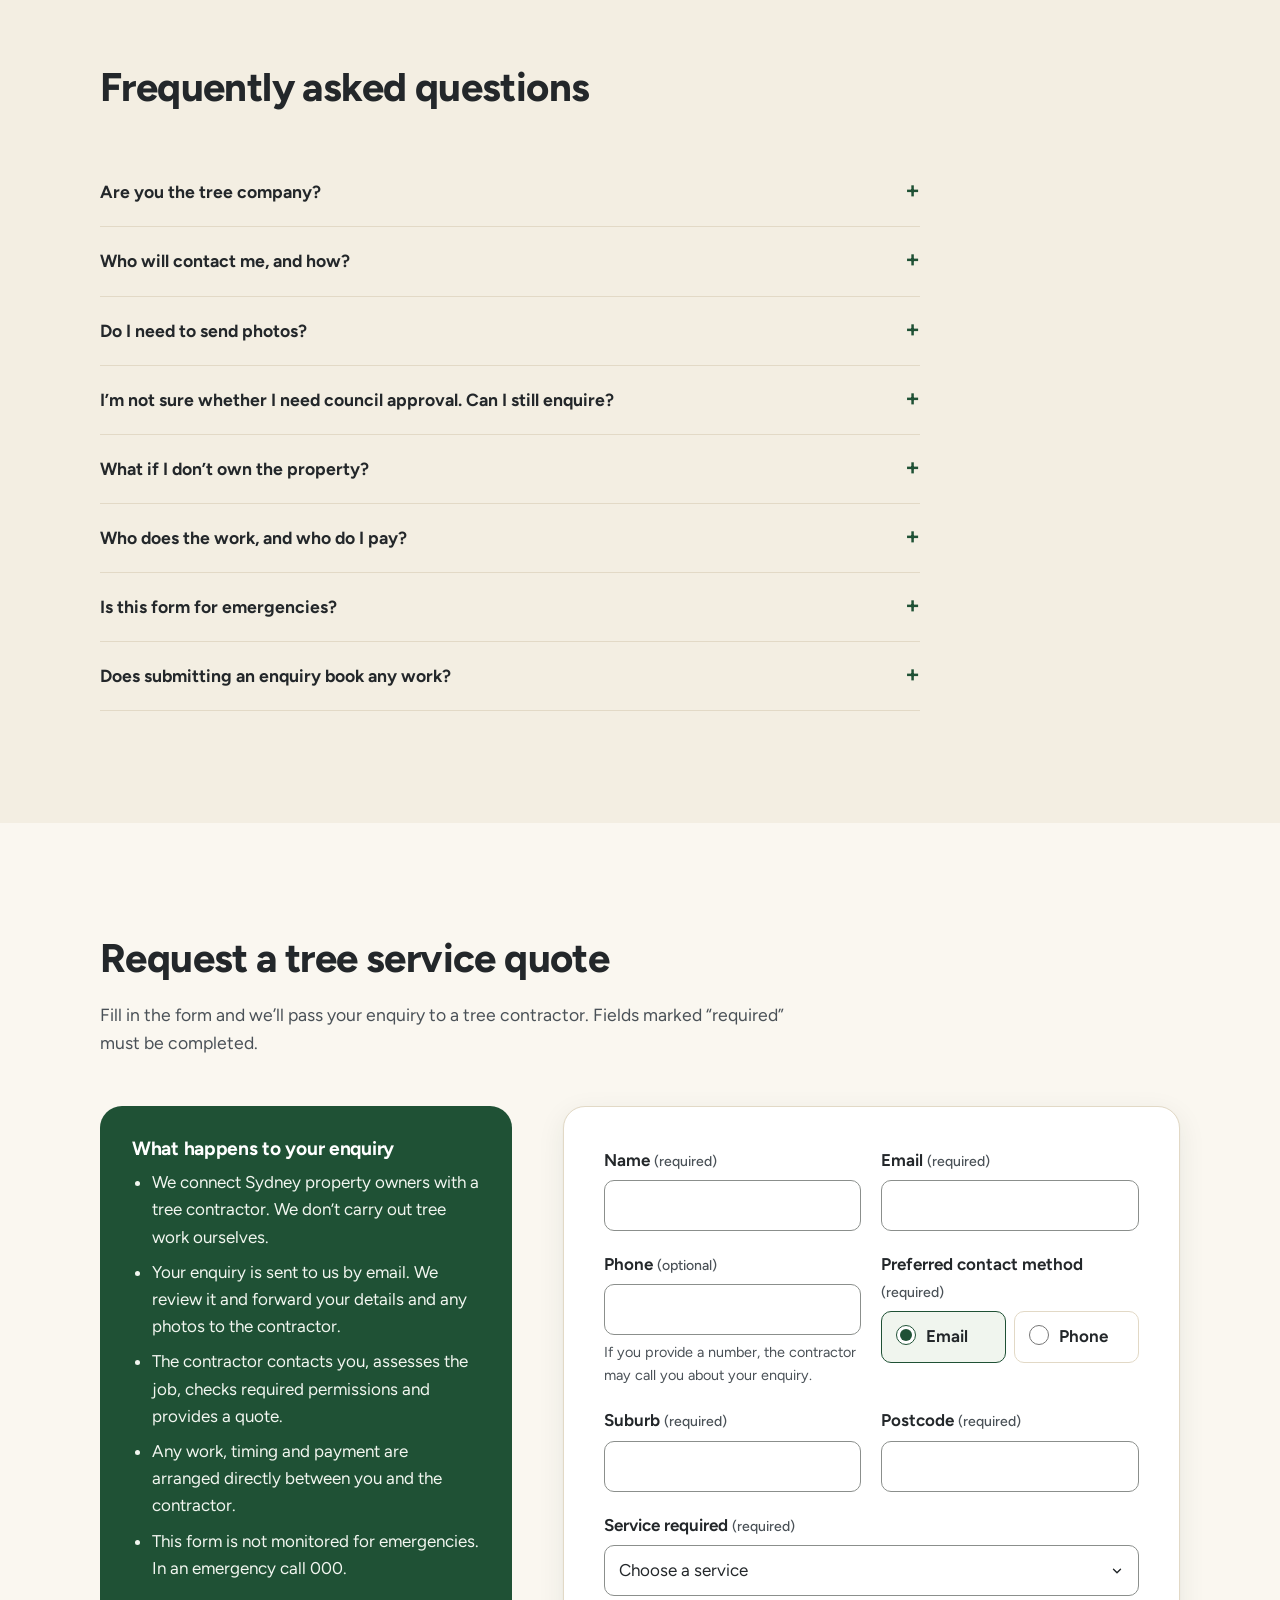
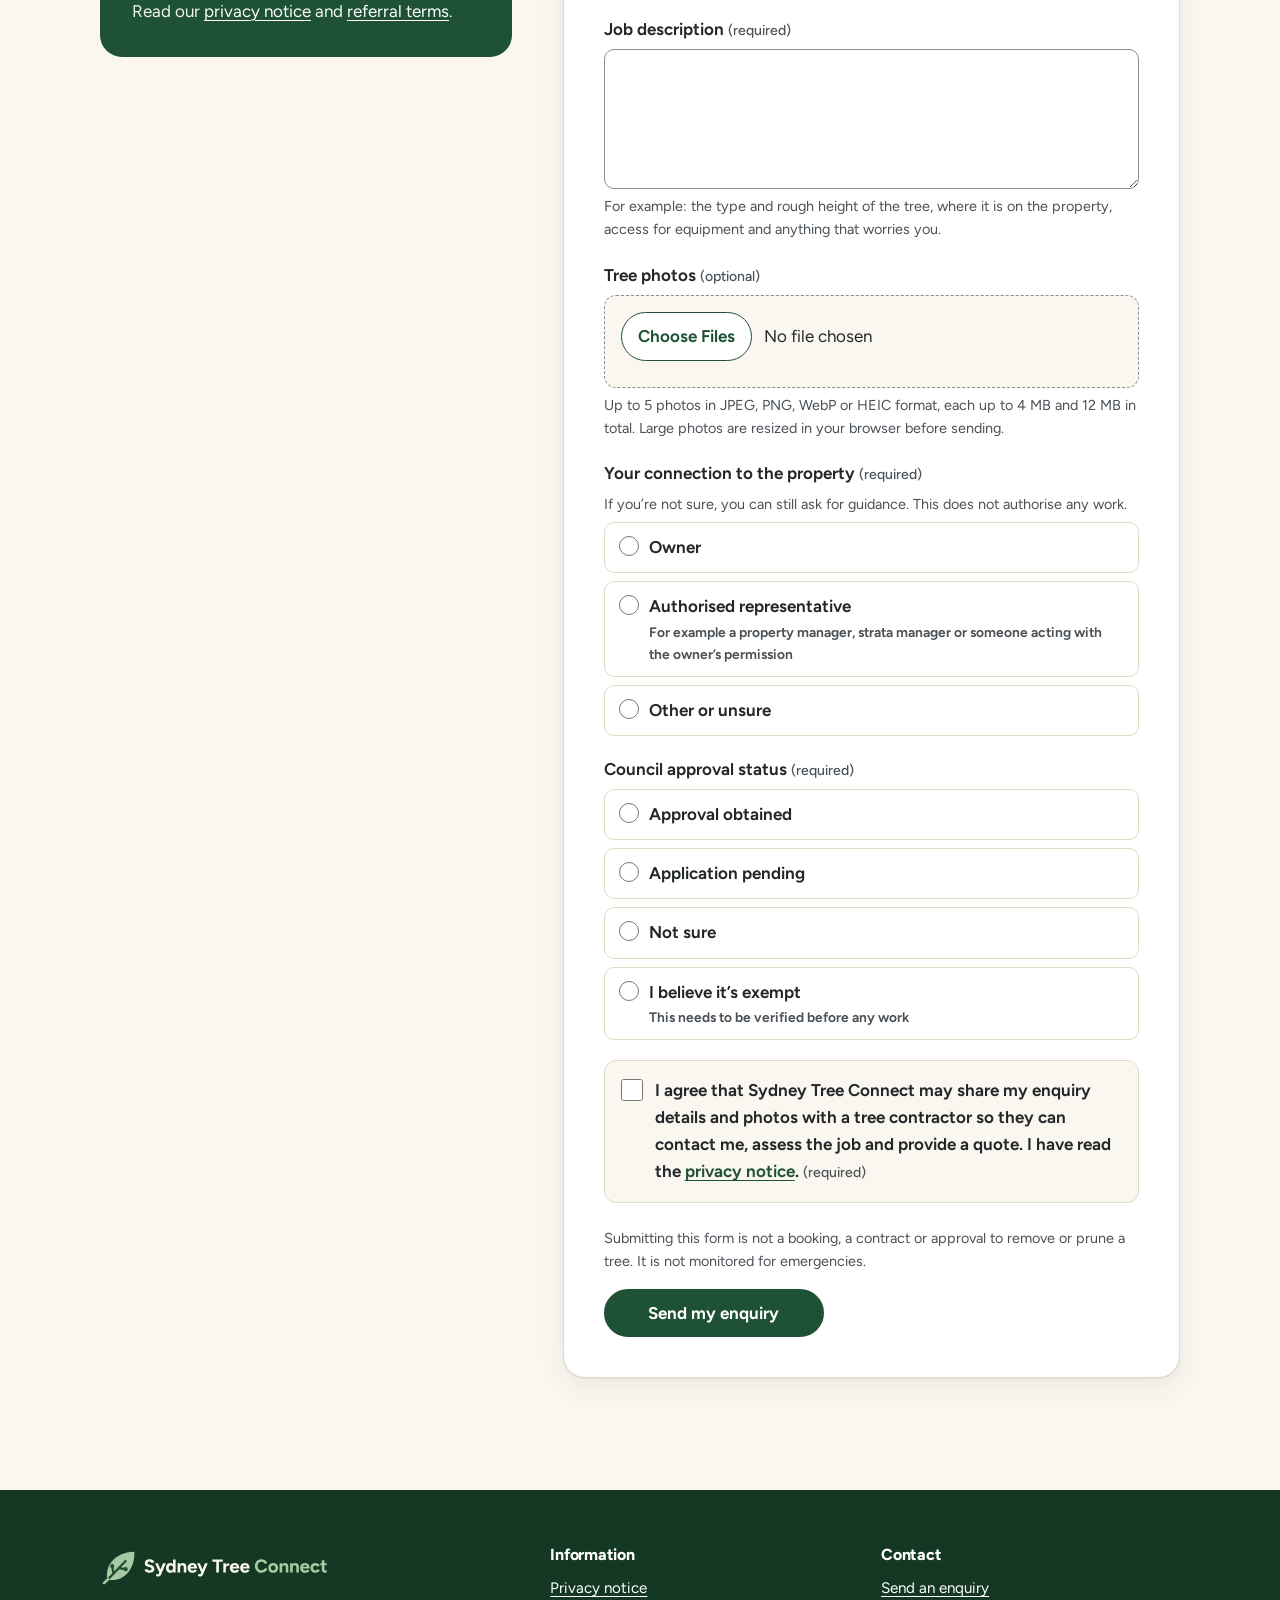
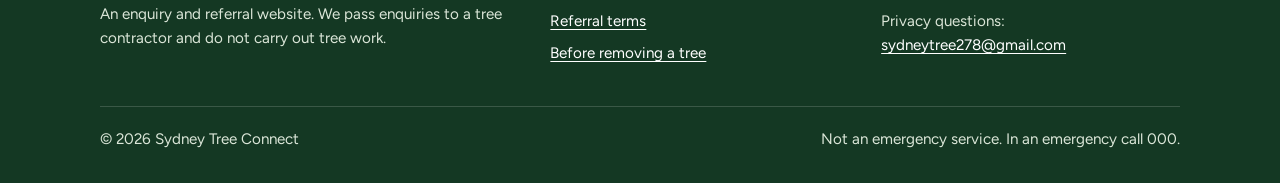
==== commit 3e8bbdcc: "Make the home page indexable; keep other pages noindex - index.html: remove the staging noindex, nof" ====
--- a/index.html
+++ b/index.html
@@ -3,8 +3,6 @@
 <head>
   <meta charset="utf-8">
   <meta name="viewport" content="width=device-width, initial-scale=1">
-  <!-- STAGING-NOINDEX: remove this line at launch (see docs/launch-checklist.md) -->
-  <meta name="robots" content="noindex, nofollow">
   <title>Tree Removal and Pruning Enquiries Sydney | Sydney Tree Connect</title>
   <meta name="description" content="Send one enquiry about tree removal, pruning or stump grinding in Sydney. We pass it to a tree contractor who contacts you about an assessment, approvals and a quote.">
   <link rel="canonical" href="https://sydneytreeconnect.com/">
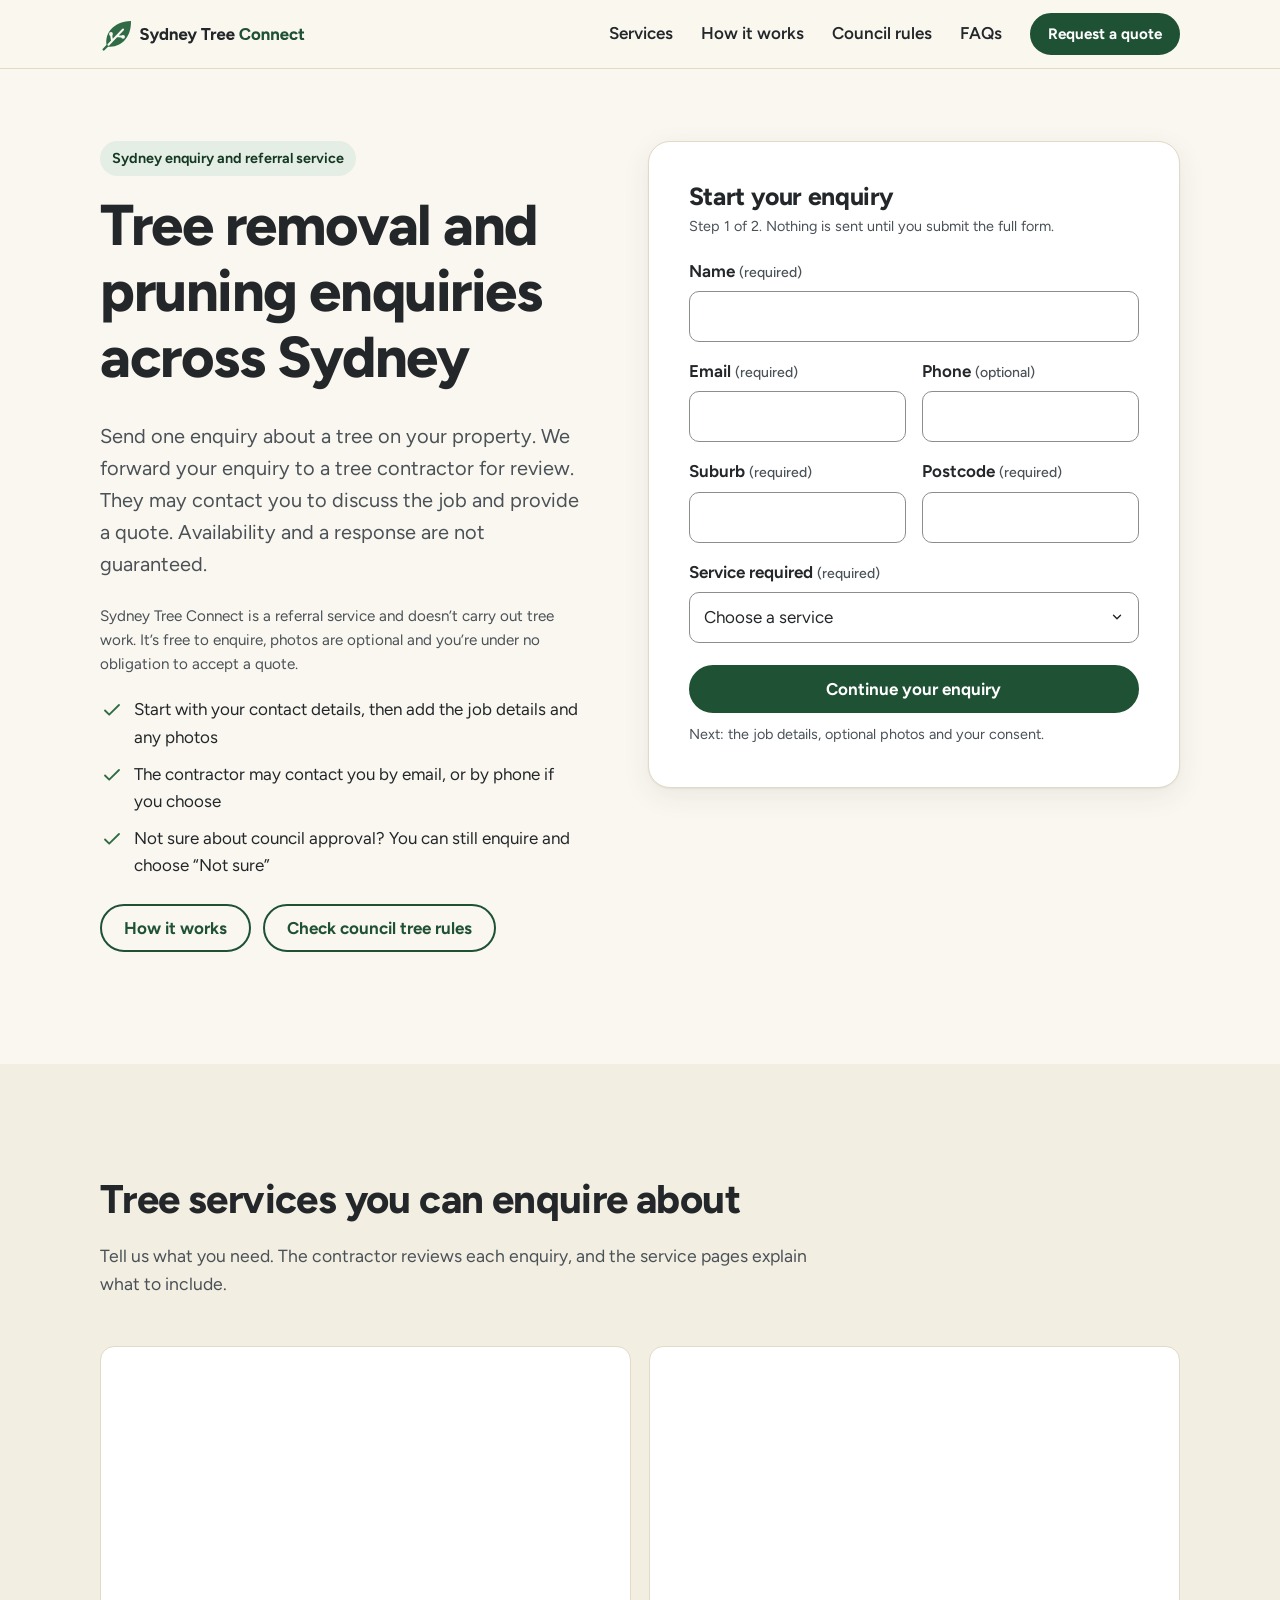
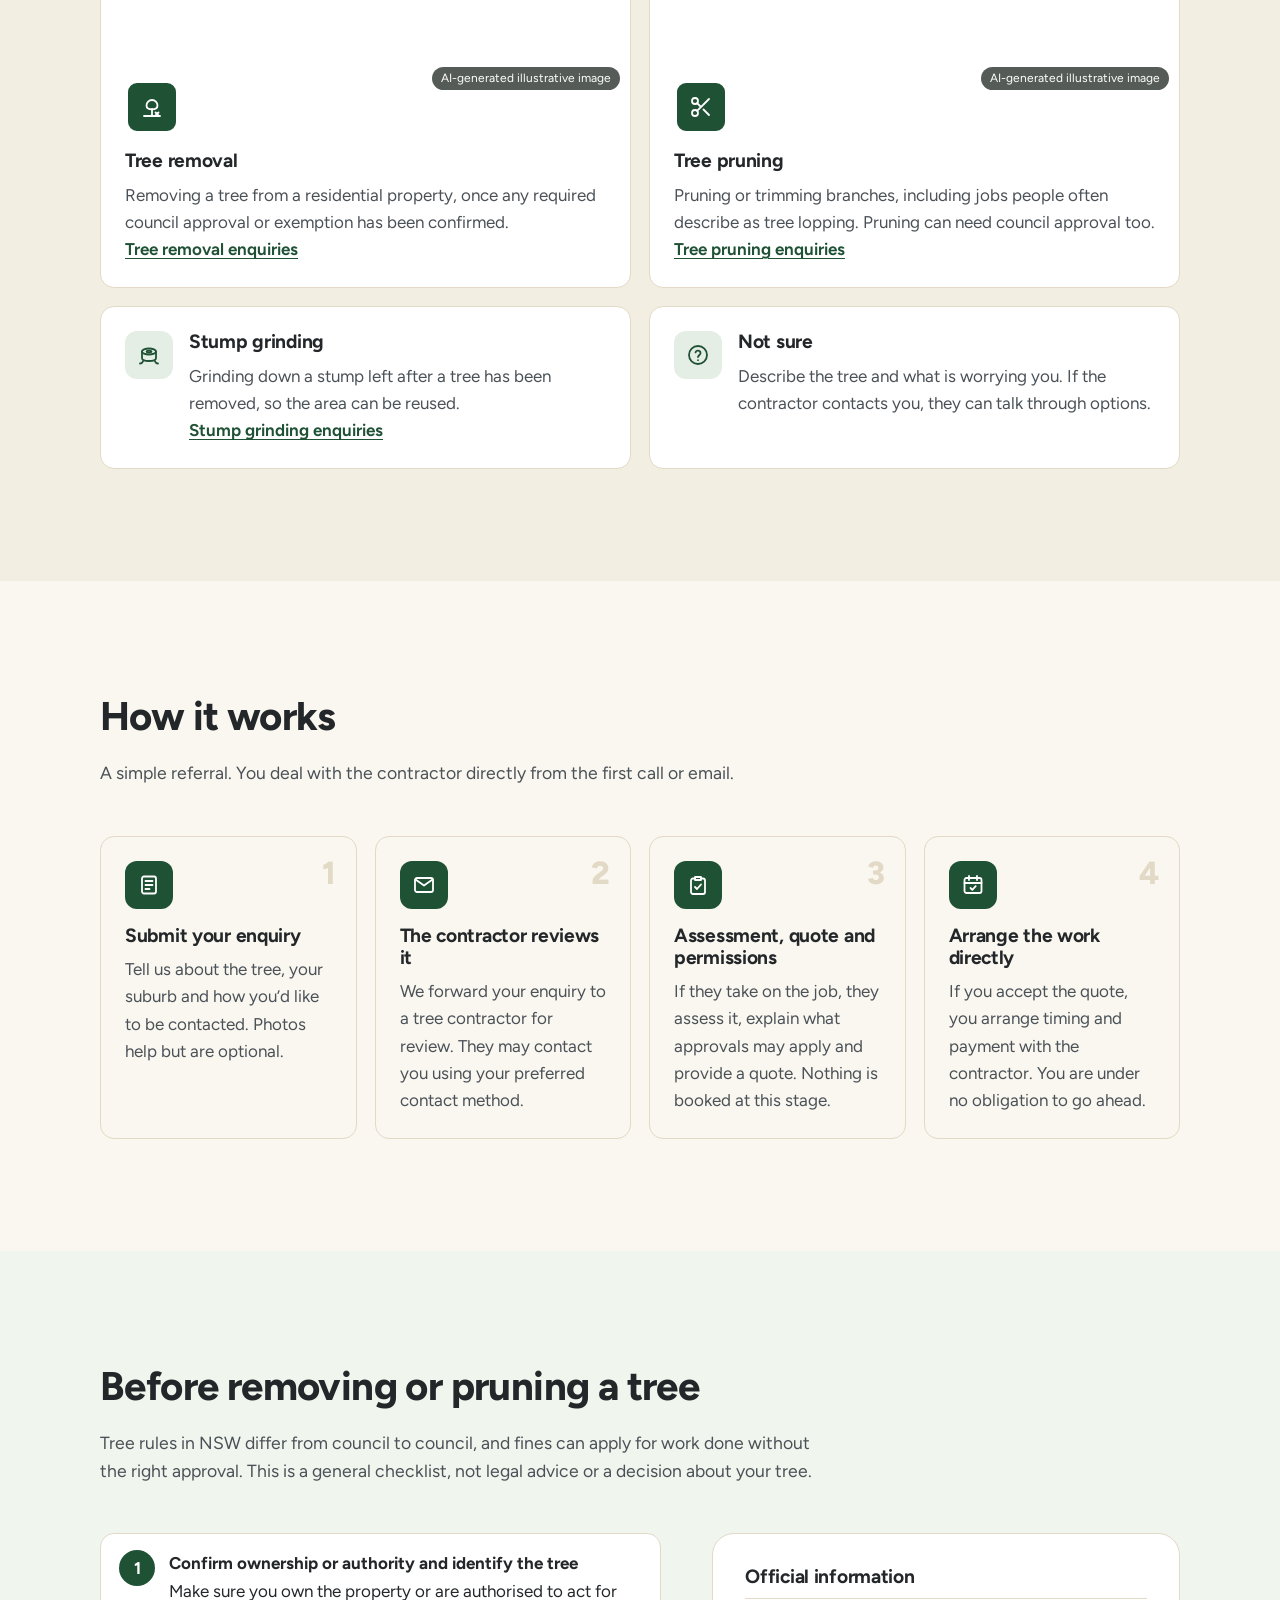
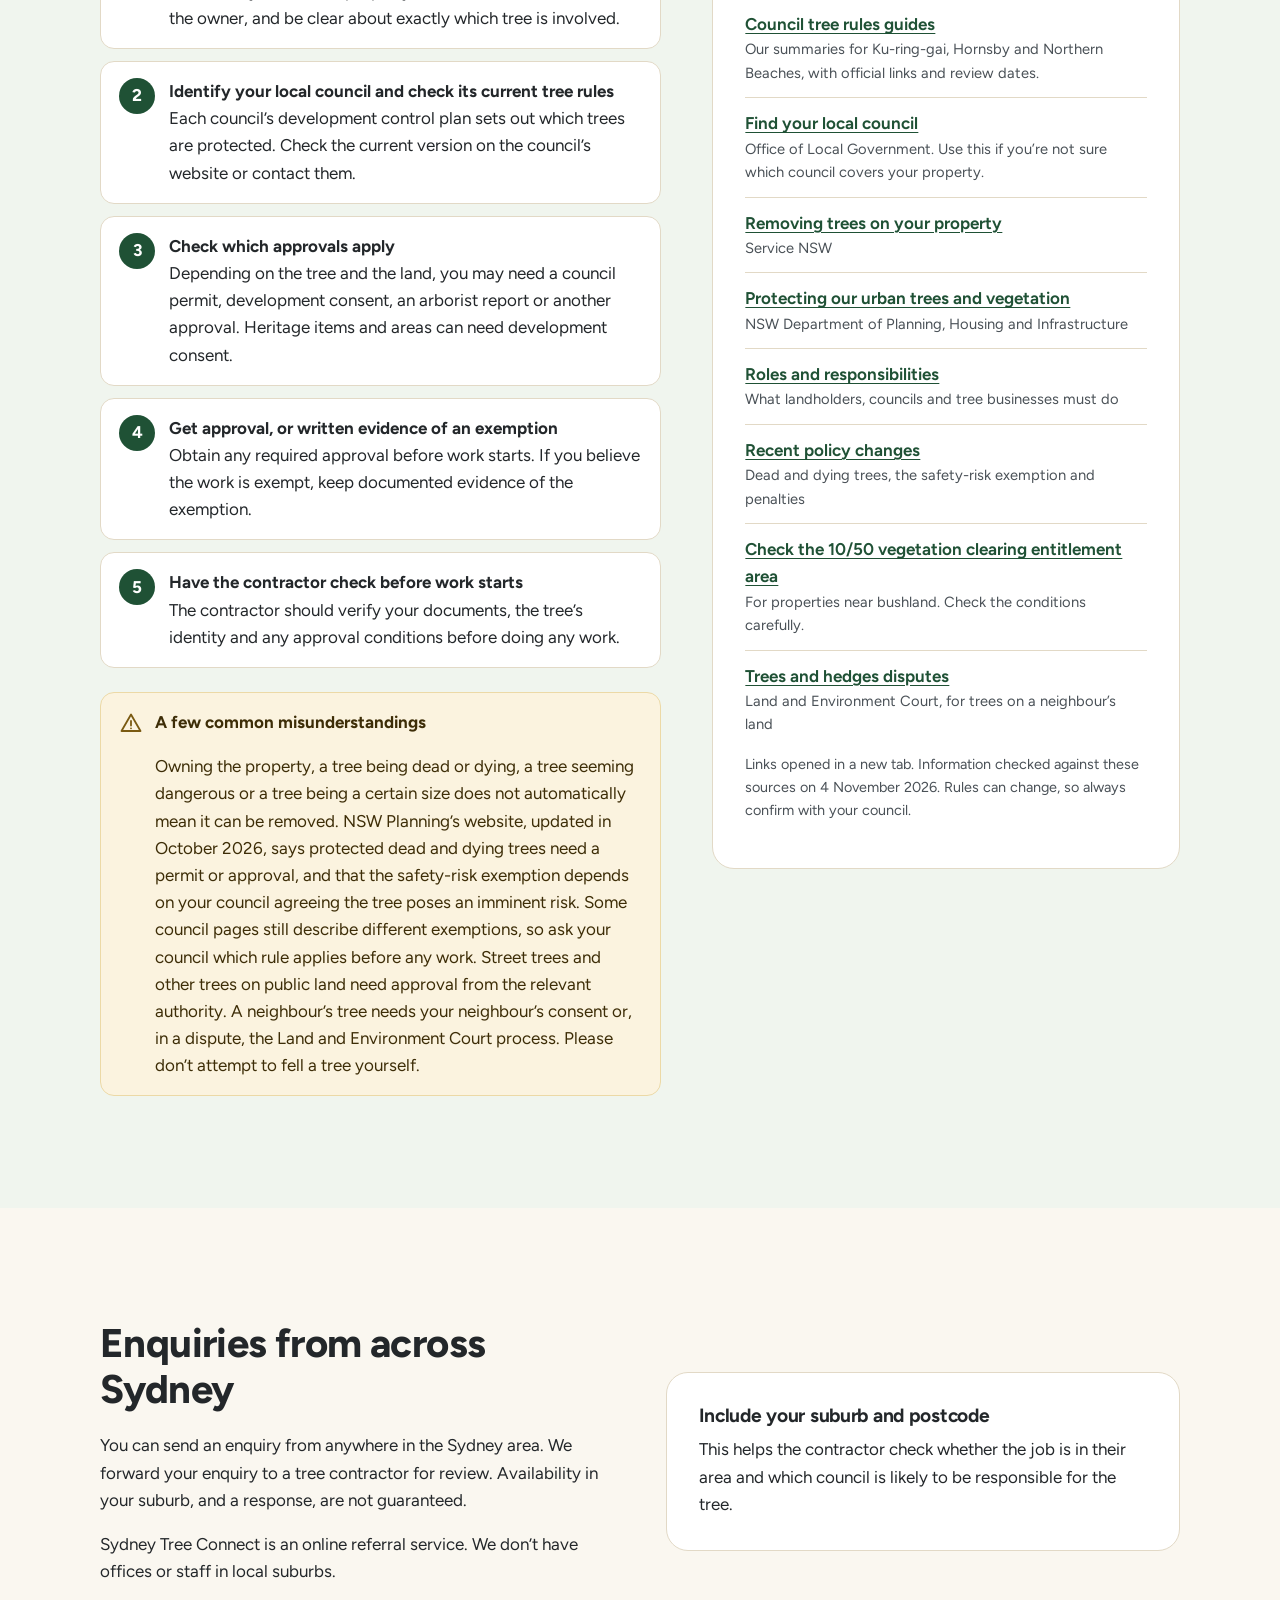
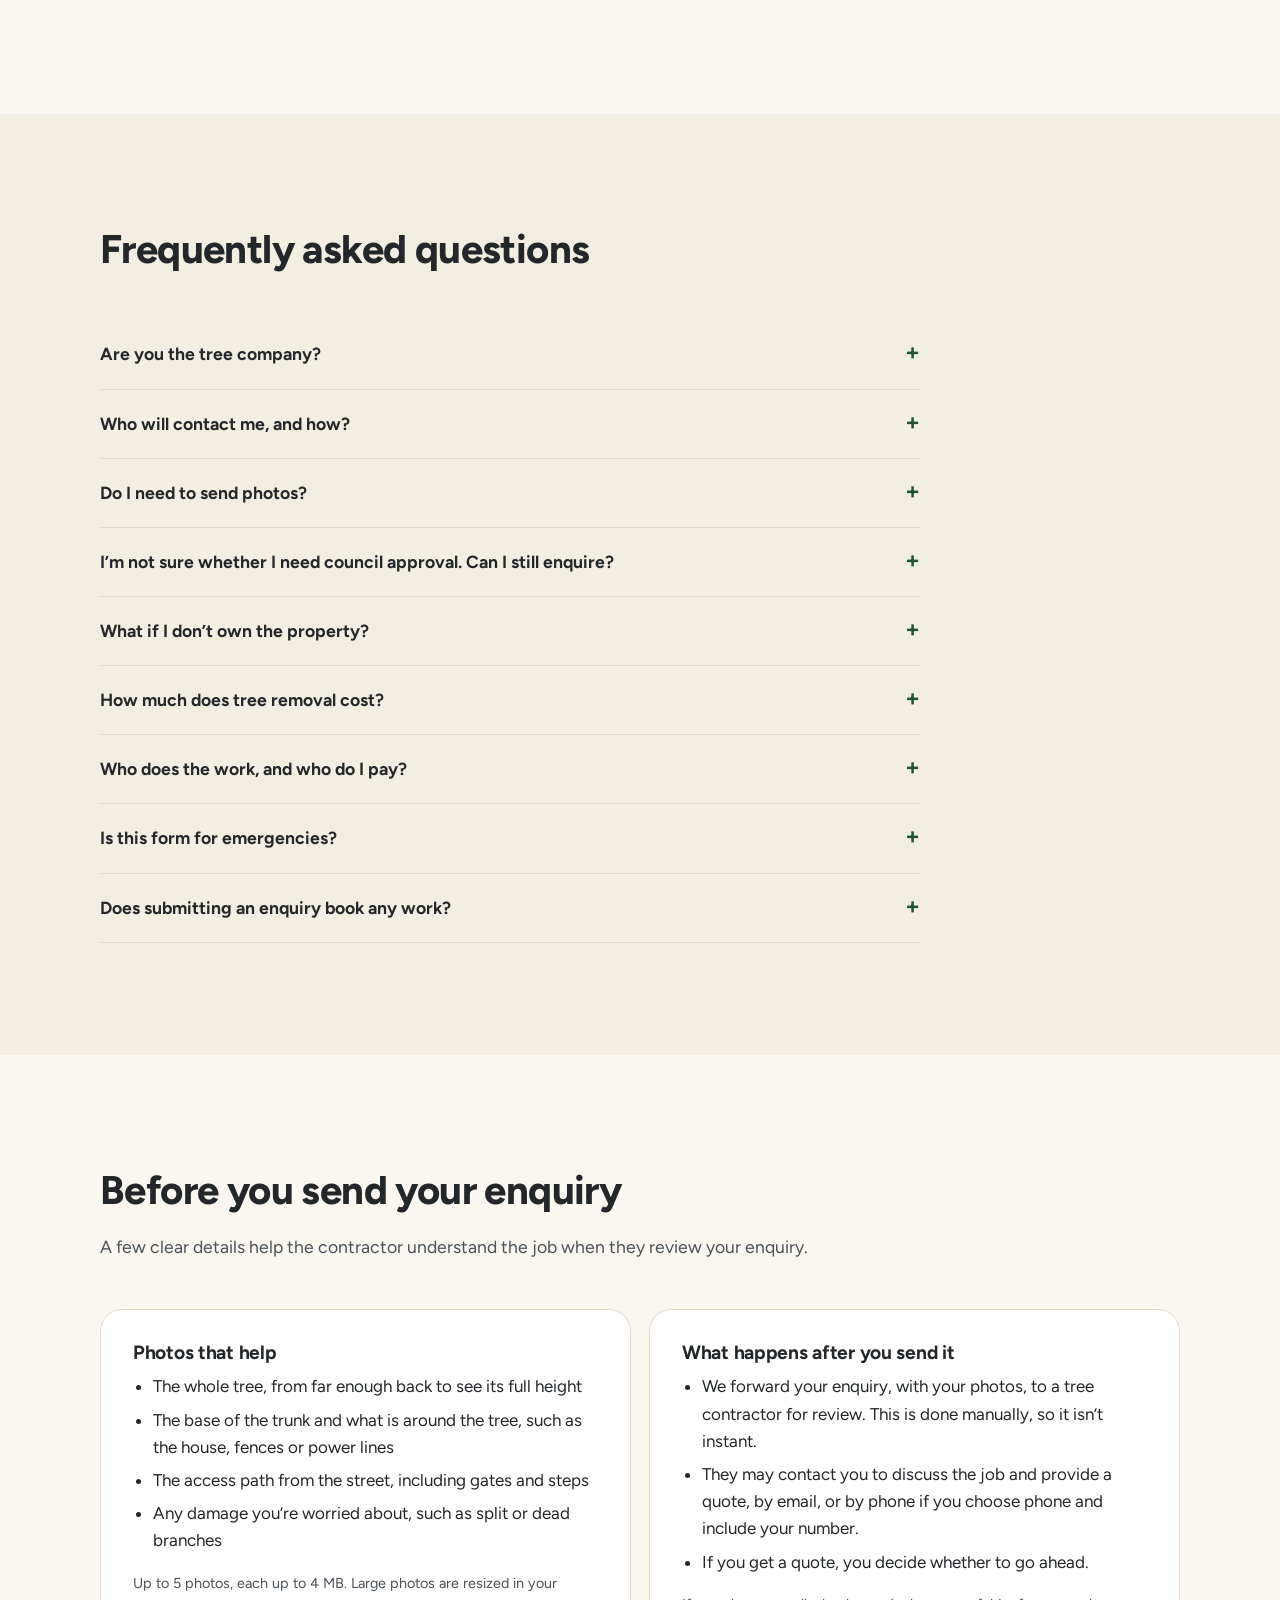
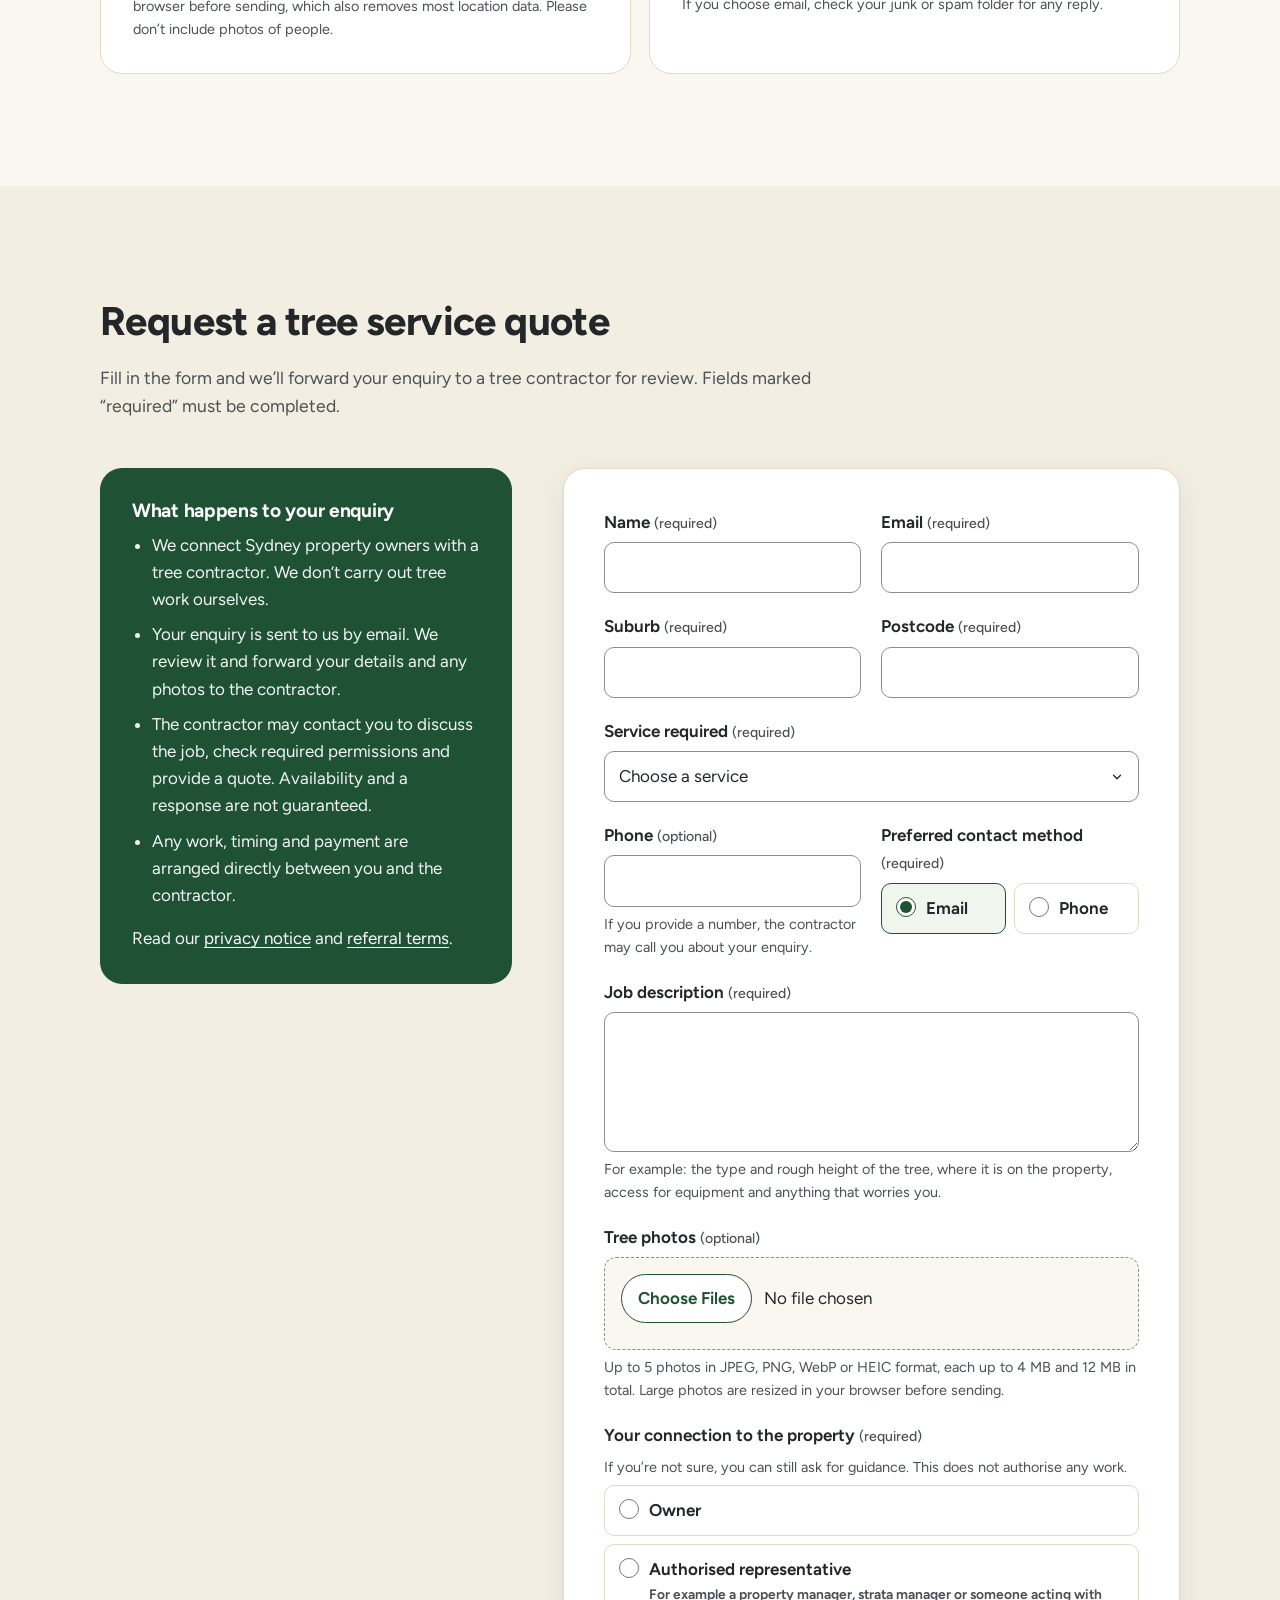
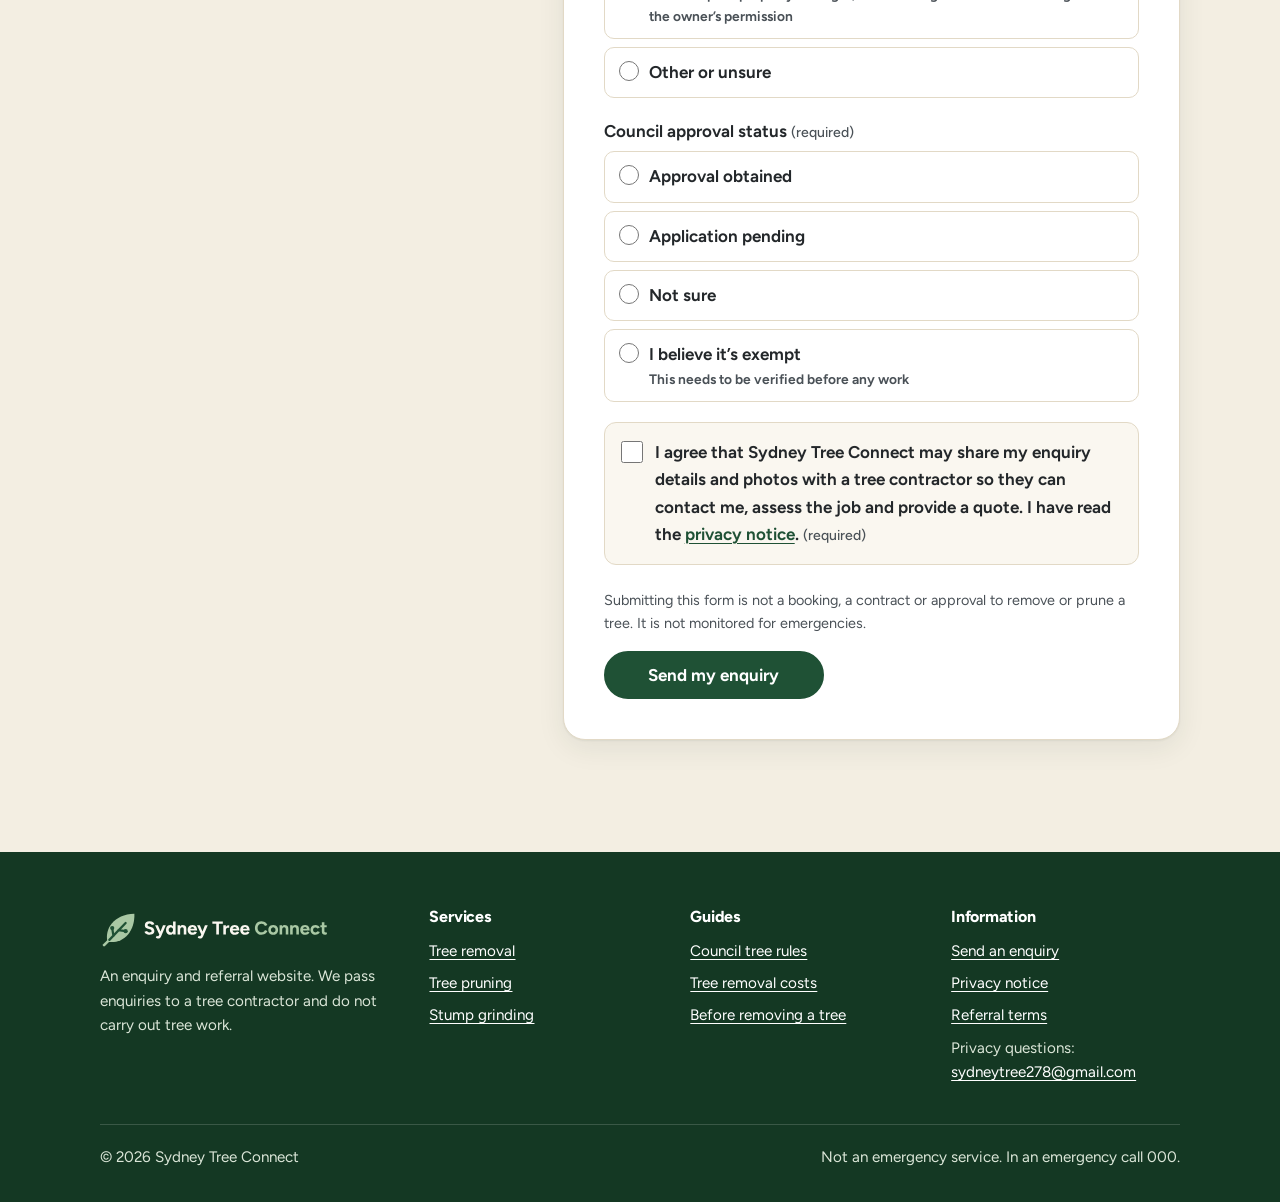
==== commit 193a4388: "Add service pages, council guides, cost guide and hero enquiry form - New indexable pages: tree remo" ====
--- a/index.html
+++ b/index.html
@@ -3,16 +3,16 @@
 <head>
   <meta charset="utf-8">
   <meta name="viewport" content="width=device-width, initial-scale=1">
-  <title>Tree Removal and Pruning Enquiries Sydney | Sydney Tree Connect</title>
-  <meta name="description" content="Send one enquiry about tree removal, pruning or stump grinding in Sydney. We pass it to a tree contractor who contacts you about an assessment, approvals and a quote.">
+  <title>Tree Removal &amp; Pruning Quotes Sydney | Sydney Tree Connect</title>
+  <meta name="description" content="Send one enquiry about tree removal, pruning or stump grinding in Sydney. We forward it to a tree contractor for review. Availability isn’t guaranteed.">
   <link rel="canonical" href="https://sydneytreeconnect.com/">
   <meta name="theme-color" content="#1f5135">
 
   <meta property="og:type" content="website">
   <meta property="og:site_name" content="Sydney Tree Connect">
   <meta property="og:locale" content="en_AU">
-  <meta property="og:title" content="Tree removal and pruning enquiries across Sydney">
-  <meta property="og:description" content="Send one enquiry and we pass it to a tree contractor who contacts you about an assessment, approvals and a quote.">
+  <meta property="og:title" content="Tree removal and pruning quotes in Sydney">
+  <meta property="og:description" content="Send one enquiry about a tree on your property. We forward it to a tree contractor for review, who may contact you to discuss the job and a quote.">
   <meta property="og:url" content="https://sydneytreeconnect.com/">
   <meta property="og:image" content="https://sydneytreeconnect.com/assets/images/social/sydney-tree-connect-social.jpg">
   <meta property="og:image:width" content="1200">
@@ -25,9 +25,9 @@
   <link rel="apple-touch-icon" href="/apple-touch-icon.png">
   <link rel="manifest" href="/site.webmanifest">
   <link rel="preload" href="/assets/fonts/figtree-latin-var.woff2" as="font" type="font/woff2" crossorigin>
-  <link rel="stylesheet" href="/assets/css/styles.css?v=3">
+  <link rel="stylesheet" href="/assets/css/styles.css?v=5">
   <script>document.documentElement.classList.replace("no-js", "js");</script>
-  <script src="/assets/js/main.js?v=1" defer></script>
+  <script src="/assets/js/main.js?v=3" defer></script>
 
   <script type="application/ld+json">
   {
@@ -71,7 +71,7 @@
         <ul>
           <li><a href="#services">Services</a></li>
           <li><a href="#how-it-works">How it works</a></li>
-          <li><a href="#before-removing">Before removing a tree</a></li>
+          <li><a href="/council-tree-rules/">Council rules</a></li>
           <li><a href="#faqs">FAQs</a></li>
         </ul>
       </nav>
@@ -82,27 +82,80 @@
   <main id="main">
     <section class="hero" aria-labelledby="hero-title">
       <div class="wrap hero__grid">
-        <div>
+        <div class="hero__intro">
           <p class="eyebrow">Sydney enquiry and referral service</p>
           <h1 id="hero-title">Tree removal and pruning enquiries across Sydney</h1>
-          <p class="hero__lead">We connect Sydney property owners with a tree contractor. Submit your details and we’ll pass your enquiry on so they can contact you about an assessment and quote.</p>
+          <p class="hero__lead">Send one enquiry about a tree on your property. We forward your enquiry to a tree contractor for review. They may contact you to discuss the job and provide a quote. Availability and a response are not guaranteed.</p>
+        </div>
+
+        <!-- Step 1 of the enquiry. Its fields have no name attributes and it never posts: the script copies
+             the values into the full form below (#enquiry-form), which is the only form that sends anything. -->
+        <div class="hero__form">
+          <form class="form quick-form" id="quick-form" action="#enquiry" method="get" novalidate aria-labelledby="quick-title">
+            <h2 id="quick-title">Start your enquiry</h2>
+            <p class="hint">Step 1 of 2. Nothing is sent until you submit the full form.</p>
+            <div class="form-grid">
+              <div class="field full">
+                <label for="q-name">Name <span class="req">(required)</span></label>
+                <input type="text" id="q-name" data-field="name" autocomplete="name" maxlength="100" required aria-describedby="q-name-error">
+                <p class="error" id="q-name-error"></p>
+              </div>
+              <div class="field">
+                <label for="q-email">Email <span class="req">(required)</span></label>
+                <input type="email" id="q-email" data-field="email" autocomplete="email" maxlength="254" required aria-describedby="q-email-error">
+                <p class="error" id="q-email-error"></p>
+              </div>
+              <div class="field">
+                <label for="q-phone">Phone <span class="opt">(optional)</span></label>
+                <input type="tel" id="q-phone" data-field="phone" autocomplete="tel" inputmode="tel" maxlength="20" aria-describedby="q-phone-error">
+                <p class="error" id="q-phone-error"></p>
+              </div>
+              <div class="field">
+                <label for="q-suburb">Suburb <span class="req">(required)</span></label>
+                <input type="text" id="q-suburb" data-field="suburb" autocomplete="address-level2" maxlength="60" required aria-describedby="q-suburb-error">
+                <p class="error" id="q-suburb-error"></p>
+              </div>
+              <div class="field">
+                <label for="q-postcode">Postcode <span class="req">(required)</span></label>
+                <input type="text" id="q-postcode" data-field="postcode" autocomplete="postal-code" inputmode="numeric" maxlength="4" required aria-describedby="q-postcode-error">
+                <p class="error" id="q-postcode-error"></p>
+              </div>
+              <div class="field full">
+                <label for="q-service">Service required <span class="req">(required)</span></label>
+                <select id="q-service" data-field="service" required aria-describedby="q-service-error">
+                  <option value="">Choose a service</option>
+                  <option value="tree-removal">Tree removal</option>
+                  <option value="tree-pruning">Tree pruning or trimming</option>
+                  <option value="stump-grinding">Stump grinding</option>
+                  <option value="not-sure">Not sure</option>
+                </select>
+                <p class="error" id="q-service-error"></p>
+              </div>
+            </div>
+            <div class="quick-form__footer">
+              <button class="button" type="submit">Continue your enquiry</button>
+              <p class="small m-0">Next: the job details, optional photos and your consent.</p>
+            </div>
+          </form>
+          <div class="form quick-form quick-fallback">
+            <h2>Start your enquiry</h2>
+            <p>Use the enquiry form further down this page. It takes a few minutes, and photos are optional.</p>
+            <a class="button" href="#enquiry">Go to the enquiry form</a>
+          </div>
+        </div>
+
+        <div class="hero__more">
+          <p class="hero__note">Sydney Tree Connect is a referral service and doesn’t carry out tree work. It’s free to enquire, photos are optional and you’re under no obligation to accept a quote.</p>
+          <ul class="hero__points">
+            <li><svg class="icon" aria-hidden="true"><use href="#i-check"/></svg><span>Start with your contact details, then add the job details and any photos</span></li>
+            <li><svg class="icon" aria-hidden="true"><use href="#i-check"/></svg><span>The contractor may contact you by email, or by phone if you choose</span></li>
+            <li><svg class="icon" aria-hidden="true"><use href="#i-check"/></svg><span>Not sure about council approval? You can still enquire and choose “Not sure”</span></li>
+          </ul>
           <div class="hero__actions">
-            <a class="button" href="#enquiry">Request a tree service quote</a>
             <a class="button button--ghost" href="#how-it-works">How it works</a>
-          </div>
-          <ul class="hero__points">
-            <li><svg class="icon" aria-hidden="true"><use href="#i-check"/></svg><span>One short form, with optional photos of the tree</span></li>
-            <li><svg class="icon" aria-hidden="true"><use href="#i-check"/></svg><span>The contractor contacts you by email, or by phone if you choose</span></li>
-            <li><svg class="icon" aria-hidden="true"><use href="#i-check"/></svg><span>Council approval questions are worked through before any work is booked</span></li>
-          </ul>
-        </div>
-        <figure class="hero__media">
-          <picture>
-            <source type="image/webp" srcset="/assets/images/hero/hero-garden-640.webp 640w, /assets/images/hero/hero-garden-960.webp 960w, /assets/images/hero/hero-garden-1280.webp 1280w, /assets/images/hero/hero-garden-1448.webp 1448w" sizes="(max-width: 900px) calc(100vw - 32px), 600px">
-            <img src="/assets/images/hero/hero-garden-960.jpg" width="1448" height="1086" fetchpriority="high" decoding="async" alt="Suburban Sydney back garden with a large smooth-barked gum tree above a lawn, garden beds, a grey fence and the corner of a brick house">
-          </picture>
-          <figcaption class="media-caption">AI-generated illustrative image. Not a photo of a real job or property.</figcaption>
-        </figure>
+            <a class="button button--ghost" href="/council-tree-rules/">Check council tree rules</a>
+          </div>
+        </div>
       </div>
     </section>
 
@@ -110,7 +163,7 @@
       <div class="wrap">
         <div class="section__head">
           <h2 id="services-title">Tree services you can enquire about</h2>
-          <p>Tell us what you need. The contractor reviews each enquiry and confirms whether they can help with your particular job.</p>
+          <p>Tell us what you need. The contractor reviews each enquiry, and the service pages explain what to include.</p>
         </div>
         <!-- PROVISIONAL SERVICES: confirm each service with the contractor before launch (docs/launch-checklist.md). Remove any card that is not confirmed. -->
         <div class="cards cards--media">
@@ -126,6 +179,7 @@
               <span class="card__icon"><svg class="icon" aria-hidden="true"><use href="#i-removal"/></svg></span>
               <h3>Tree removal</h3>
               <p>Removing a tree from a residential property, once any required council approval or exemption has been confirmed.</p>
+              <p class="card__more"><a href="/tree-removal/">Tree removal enquiries</a></p>
             </div>
           </article>
           <article class="card card--media" data-provisional-service>
@@ -140,6 +194,7 @@
               <span class="card__icon"><svg class="icon" aria-hidden="true"><use href="#i-pruning"/></svg></span>
               <h3>Tree pruning</h3>
               <p>Pruning or trimming branches, including jobs people often describe as tree lopping. Pruning can need council approval too.</p>
+              <p class="card__more"><a href="/tree-pruning/">Tree pruning enquiries</a></p>
             </div>
           </article>
         </div>
@@ -149,17 +204,17 @@
             <div>
               <h3>Stump grinding</h3>
               <p>Grinding down a stump left after a tree has been removed, so the area can be reused.</p>
+              <p class="card__more"><a href="/stump-grinding/">Stump grinding enquiries</a></p>
             </div>
           </article>
           <article class="card">
             <span class="card__icon"><svg class="icon" aria-hidden="true"><use href="#i-unsure"/></svg></span>
             <div>
               <h3>Not sure</h3>
-              <p>Describe the tree and what is worrying you. The contractor can talk through options after reviewing your enquiry.</p>
+              <p>Describe the tree and what is worrying you. If the contractor contacts you, they can talk through options.</p>
             </div>
           </article>
         </div>
-        <p class="note">Sydney Tree Connect does not carry out tree work. The contractor who contacts you is responsible for the assessment, quote and any work you agree to.</p>
       </div>
     </section>
 
@@ -177,13 +232,13 @@
           </li>
           <li>
             <span class="card__icon"><svg class="icon" aria-hidden="true"><use href="#i-contact"/></svg></span>
-            <h3>The contractor contacts you</h3>
-            <p>We review your enquiry and forward it to a tree contractor, who gets in touch using your preferred contact method.</p>
+            <h3>The contractor reviews it</h3>
+            <p>We forward your enquiry to a tree contractor for review. They may contact you using your preferred contact method.</p>
           </li>
           <li>
             <span class="card__icon"><svg class="icon" aria-hidden="true"><use href="#i-assess"/></svg></span>
             <h3>Assessment, quote and permissions</h3>
-            <p>They assess the job, explain what approvals may apply and provide a quote. Nothing is booked at this stage.</p>
+            <p>If they take on the job, they assess it, explain what approvals may apply and provide a quote. Nothing is booked at this stage.</p>
           </li>
           <li>
             <span class="card__icon"><svg class="icon" aria-hidden="true"><use href="#i-arrange"/></svg></span>
@@ -213,13 +268,14 @@
               <svg class="icon" aria-hidden="true"><use href="#i-alert"/></svg>
               <div>
                 <p><strong>A few common misunderstandings</strong></p>
-                <p>Owning the property, a tree being dead or dying, a tree seeming dangerous or a tree being a certain size does not automatically mean it can be removed. NSW rules updated in 2026 say protected dead and dying trees now need a permit or approval, and the safety-risk exemption depends on your council agreeing the tree poses an imminent risk. Street trees and other trees on public land need approval from the relevant authority. A neighbour’s tree needs your neighbour’s consent or, in a dispute, the Land and Environment Court process. Please don’t attempt to fell a tree yourself.</p>
+                <p>Owning the property, a tree being dead or dying, a tree seeming dangerous or a tree being a certain size does not automatically mean it can be removed. NSW Planning’s website, updated in October 2026, says protected dead and dying trees need a permit or approval, and that the safety-risk exemption depends on your council agreeing the tree poses an imminent risk. Some council pages still describe different exemptions, so ask your council which rule applies before any work. Street trees and other trees on public land need approval from the relevant authority. A neighbour’s tree needs your neighbour’s consent or, in a dispute, the Land and Environment Court process. Please don’t attempt to fell a tree yourself.</p>
               </div>
             </div>
           </div>
           <div class="panel">
             <h3 id="sources-title">Official information</h3>
             <ul class="link-list">
+              <li><a href="/council-tree-rules/">Council tree rules guides</a><span>Our summaries for Ku-ring-gai, Hornsby and Northern Beaches, with official links and review dates.</span></li>
               <li><a href="https://www.olg.nsw.gov.au/public/find-your-local-council" rel="noopener" target="_blank">Find your local council</a><span>Office of Local Government. Use this if you’re not sure which council covers your property.</span></li>
               <li><a href="https://www.service.nsw.gov.au/referral/removing-trees-on-your-property" rel="noopener" target="_blank">Removing trees on your property</a><span>Service NSW</span></li>
               <li><a href="https://www.planning.nsw.gov.au/the-planning-system/environment-and-heritage/protecting-our-urban-trees-and-vegetation" rel="noopener" target="_blank">Protecting our urban trees and vegetation</a><span>NSW Department of Planning, Housing and Infrastructure</span></li>
@@ -238,7 +294,7 @@
       <div class="wrap coverage">
         <div>
           <h2 id="coverage-title">Enquiries from across Sydney</h2>
-          <p>You can send an enquiry from anywhere in the Sydney area. Whether the contractor can take on a job in your suburb is confirmed once they have reviewed your enquiry.</p>
+          <p>You can send an enquiry from anywhere in the Sydney area. We forward your enquiry to a tree contractor for review. Availability in your suburb, and a response, are not guaranteed.</p>
           <p>Sydney Tree Connect is an online referral service. We don’t have offices or staff in local suburbs.</p>
         </div>
         <!-- COVERAGE: add confirmed service regions here only after the contractor confirms them in writing. Example:
@@ -265,11 +321,11 @@
           </details>
           <details>
             <summary>Who will contact me, and how?</summary>
-            <div><p>The tree contractor we pass your enquiry to will contact you. They will use your preferred contact method. If you choose phone, you need to include your phone number so they can call you. Enquiries are forwarded manually, so it isn’t instant.</p></div>
+            <div><p>We forward your enquiry to a tree contractor for review. They may contact you to discuss the job and provide a quote. Availability and a response are not guaranteed. If they contact you, they use your preferred contact method. If you choose phone, include your phone number so they can call you. Enquiries are forwarded manually, so it isn’t instant.</p></div>
           </details>
           <details>
             <summary>Do I need to send photos?</summary>
-            <div><p>No, photos are optional. A few clear photos of the whole tree, the area around it and any damaged branches can help the contractor understand the job before they contact you. You can attach up to 5 photos. Please don’t include photos of people.</p></div>
+            <div><p>No, photos are optional. A few clear photos of the whole tree, the area around it and any damaged branches can help the contractor understand the job when they review your enquiry. You can attach up to 5 photos. Please don’t include photos of people.</p></div>
           </details>
           <details>
             <summary>I’m not sure whether I need council approval. Can I still enquire?</summary>
@@ -280,6 +336,10 @@
             <div><p>You can still ask for general guidance, for example if you are a tenant or a neighbour. Work can only go ahead with the authority of the property owner and any required approvals. Trees on a neighbour’s land or on the street need the neighbour’s consent or approval from the relevant authority.</p></div>
           </details>
           <details>
+            <summary>How much does tree removal cost?</summary>
+            <div><p>It depends on the tree’s size, access, what is nearby, its condition, green waste, the stump and any council requirements. The contractor provides a quote after assessing the job. Our <a href="/tree-removal-cost/">tree removal cost guide</a> explains the main factors and how to compare quotes.</p></div>
+          </details>
+          <details>
             <summary>Who does the work, and who do I pay?</summary>
             <div><p>The contractor does the work, and you pay the contractor directly under the terms they give you. Sydney Tree Connect doesn’t take payments from customers. Check the contractor’s quote, terms, licences and insurance with them before you agree to any work.</p></div>
           </details>
@@ -295,11 +355,41 @@
       </div>
     </section>
 
-    <section class="section" id="enquiry" aria-labelledby="enquiry-title">
+    <section class="section" id="prepare" aria-labelledby="prepare-title">
+      <div class="wrap">
+        <div class="section__head">
+          <h2 id="prepare-title">Before you send your enquiry</h2>
+          <p>A few clear details help the contractor understand the job when they review your enquiry.</p>
+        </div>
+        <div class="prepare">
+          <div class="panel">
+            <h3>Photos that help</h3>
+            <ul>
+              <li>The whole tree, from far enough back to see its full height</li>
+              <li>The base of the trunk and what is around the tree, such as the house, fences or power lines</li>
+              <li>The access path from the street, including gates and steps</li>
+              <li>Any damage you’re worried about, such as split or dead branches</li>
+            </ul>
+            <p class="small m-b0">Up to 5 photos, each up to 4 MB. Large photos are resized in your browser before sending, which also removes most location data. Please don’t include photos of people.</p>
+          </div>
+          <div class="panel">
+            <h3>What happens after you send it</h3>
+            <ul>
+              <li>We forward your enquiry, with your photos, to a tree contractor for review. This is done manually, so it isn’t instant.</li>
+              <li>They may contact you to discuss the job and provide a quote, by email, or by phone if you choose phone and include your number.</li>
+              <li>If you get a quote, you decide whether to go ahead.</li>
+            </ul>
+            <p class="small m-b0">If you choose email, check your junk or spam folder for any reply.</p>
+          </div>
+        </div>
+      </div>
+    </section>
+
+    <section class="section section--tint" id="enquiry" aria-labelledby="enquiry-title">
       <div class="wrap">
         <div class="section__head">
           <h2 id="enquiry-title">Request a tree service quote</h2>
-          <p>Fill in the form and we’ll pass your enquiry to a tree contractor. Fields marked “required” must be completed.</p>
+          <p>Fill in the form and we’ll forward your enquiry to a tree contractor for review. Fields marked “required” must be completed.</p>
         </div>
         <div class="enquiry">
           <div class="disclosure">
@@ -307,9 +397,8 @@
             <ul>
               <li>We connect Sydney property owners with a tree contractor. We don’t carry out tree work ourselves.</li>
               <li>Your enquiry is sent to us by email. We review it and forward your details and any photos to the contractor.</li>
-              <li>The contractor contacts you, assesses the job, checks required permissions and provides a quote.</li>
+              <li>The contractor may contact you to discuss the job, check required permissions and provide a quote. Availability and a response are not guaranteed.</li>
               <li>Any work, timing and payment are arranged directly between you and the contractor.</li>
-              <li>This form is not monitored for emergencies. In an emergency call 000.</li>
             </ul>
             <p class="mt-16 m-b0">Read our <a href="/privacy.html">privacy notice</a> and <a href="/terms.html">referral terms</a>.</p>
           </div>
@@ -332,22 +421,6 @@
                 <input type="email" id="email" name="email" autocomplete="email" maxlength="254" required aria-describedby="email-error">
                 <p class="error" id="email-error" data-error-for="email"></p>
               </div>
-
-              <div class="field">
-                <label for="phone">Phone <span class="opt">(optional)</span></label>
-                <input type="tel" id="phone" name="phone" autocomplete="tel" inputmode="tel" maxlength="20" aria-describedby="phone-hint phone-error">
-                <p class="hint" id="phone-hint">If you provide a number, the contractor may call you about your enquiry.</p>
-                <p class="error" id="phone-error" data-error-for="phone"></p>
-              </div>
-
-              <fieldset class="field" id="contact_method" aria-describedby="contact_method-error">
-                <legend>Preferred contact method <span class="req">(required)</span></legend>
-                <div class="choices choices--inline">
-                  <label class="choice"><input type="radio" name="contact_method" value="email" checked><span>Email</span></label>
-                  <label class="choice"><input type="radio" name="contact_method" value="phone"><span>Phone</span></label>
-                </div>
-                <p class="error" id="contact_method-error" data-error-for="contact_method"></p>
-              </fieldset>
 
               <div class="field">
                 <label for="suburb">Suburb <span class="req">(required)</span></label>
@@ -373,6 +446,24 @@
                 <p class="error" id="service-error" data-error-for="service"></p>
               </div>
 
+              <p class="full form-note" id="quick-note" role="status"></p>
+
+              <div class="field">
+                <label for="phone">Phone <span class="opt">(optional)</span></label>
+                <input type="tel" id="phone" name="phone" autocomplete="tel" inputmode="tel" maxlength="20" aria-describedby="phone-hint phone-error">
+                <p class="hint" id="phone-hint">If you provide a number, the contractor may call you about your enquiry.</p>
+                <p class="error" id="phone-error" data-error-for="phone"></p>
+              </div>
+
+              <fieldset class="field" id="contact_method" aria-describedby="contact_method-error">
+                <legend>Preferred contact method <span class="req">(required)</span></legend>
+                <div class="choices choices--inline">
+                  <label class="choice"><input type="radio" name="contact_method" value="email" checked><span>Email</span></label>
+                  <label class="choice"><input type="radio" name="contact_method" value="phone"><span>Phone</span></label>
+                </div>
+                <p class="error" id="contact_method-error" data-error-for="contact_method"></p>
+              </fieldset>
+
               <div class="field full">
                 <label for="description">Job description <span class="req">(required)</span></label>
                 <textarea id="description" name="description" maxlength="3000" required aria-describedby="description-hint description-error"></textarea>
@@ -446,17 +537,27 @@
           <p>An enquiry and referral website. We pass enquiries to a tree contractor and do not carry out tree work.</p>
         </div>
         <div>
+          <h2>Services</h2>
+          <ul>
+            <li><a href="/tree-removal/">Tree removal</a></li>
+            <li><a href="/tree-pruning/">Tree pruning</a></li>
+            <li><a href="/stump-grinding/">Stump grinding</a></li>
+          </ul>
+        </div>
+        <div>
+          <h2>Guides</h2>
+          <ul>
+            <li><a href="/council-tree-rules/">Council tree rules</a></li>
+            <li><a href="/tree-removal-cost/">Tree removal costs</a></li>
+            <li><a href="/#before-removing">Before removing a tree</a></li>
+          </ul>
+        </div>
+        <div>
           <h2>Information</h2>
           <ul>
+            <li><a href="/#enquiry">Send an enquiry</a></li>
             <li><a href="/privacy.html">Privacy notice</a></li>
             <li><a href="/terms.html">Referral terms</a></li>
-            <li><a href="/#before-removing">Before removing a tree</a></li>
-          </ul>
-        </div>
-        <div>
-          <h2>Contact</h2>
-          <ul>
-            <li><a href="/#enquiry">Send an enquiry</a></li>
             <li>Privacy questions: <a href="mailto:sydneytree278@gmail.com">sydneytree278@gmail.com</a></li>
           </ul>
         </div>
--- a/assets/css/styles.css
+++ b/assets/css/styles.css
@@ -451,46 +451,112 @@
   margin-top: 2px;
 }
 
-.hero__media {
-  margin: 0;
-}
-
-.hero__media picture,
-.hero__media img {
-  border-radius: var(--radius-lg);
-}
-
-.hero__media img {
-  width: 100%;
-  aspect-ratio: 4 / 3;
-  object-fit: cover;
-  object-position: 50% 60%;
-  box-shadow: var(--shadow);
-}
-
 .media-caption {
   margin-top: 8px;
   font-size: 0.82rem;
   color: var(--charcoal-soft);
 }
 
+/* Hero: introduction and extras on the left, the step 1 form on the right.
+   On narrow screens the form sits directly below the introduction. */
+.hero__grid {
+  grid-template-areas:
+    "intro form"
+    "more form";
+  grid-template-rows: auto 1fr;
+  align-items: start;
+  row-gap: 24px;
+}
+
+.hero__intro {
+  grid-area: intro;
+}
+
+.hero__intro .hero__lead {
+  margin-bottom: 0;
+}
+
+.hero__form {
+  grid-area: form;
+}
+
+.hero__more {
+  grid-area: more;
+}
+
+.hero__more .hero__note {
+  margin: 0 0 20px;
+}
+
+.hero__more .hero__actions {
+  margin: 24px 0 0;
+}
+
+.quick-form h2 {
+  margin: 0 0 4px;
+  font-size: clamp(1.3rem, 2vw, 1.55rem);
+}
+
+.quick-form > .hint {
+  margin-bottom: 20px;
+}
+
+.quick-form .form-grid {
+  gap: 16px;
+}
+
+.quick-form__footer {
+  display: grid;
+  gap: 10px;
+  margin-top: 22px;
+}
+
+.quick-form__footer .button {
+  width: 100%;
+}
+
+.quick-fallback p {
+  margin: 8px 0 20px;
+}
+
+.js .quick-fallback,
+.no-js #quick-form {
+  display: none;
+}
+
+.form-note {
+  margin: 0;
+  padding: 12px 16px;
+  border: 1px solid var(--green-100);
+  border-radius: var(--radius);
+  background: var(--green-50);
+  color: var(--green-900);
+  font-weight: 600;
+}
+
+/* Kept in the accessibility tree while empty so the message is announced when it appears */
+.form-note:empty {
+  position: absolute;
+  width: 1px;
+  height: 1px;
+  padding: 0;
+  border: 0;
+  overflow: hidden;
+  clip: rect(0 0 0 0);
+}
+
 @media (max-width: 900px) {
   .hero__grid {
     grid-template-columns: 1fr;
-  }
-  .hero__media {
-    order: -1;
-  }
-  .hero__media img {
-    aspect-ratio: 4 / 3;
+    grid-template-areas:
+      "intro"
+      "form"
+      "more";
+    grid-template-rows: auto;
   }
 }
 
 @media (max-width: 520px) {
-  .hero__media img {
-    aspect-ratio: 3 / 2;
-    object-position: 50% 70%;
-  }
   .hero__actions .button {
     flex: 1 1 100%;
   }
@@ -1276,11 +1342,21 @@
 
 .site-footer__grid {
   display: grid;
-  grid-template-columns: minmax(0, 1.4fr) minmax(0, 1fr) minmax(0, 1fr);
+  grid-template-columns: minmax(0, 1.3fr) repeat(3, minmax(0, 1fr));
   gap: 32px;
 }
 
-@media (max-width: 800px) {
+.site-footer__grid a {
+  overflow-wrap: anywhere;
+}
+
+@media (max-width: 960px) {
+  .site-footer__grid {
+    grid-template-columns: repeat(2, minmax(0, 1fr));
+  }
+}
+
+@media (max-width: 560px) {
   .site-footer__grid {
     grid-template-columns: 1fr;
   }
@@ -1329,3 +1405,89 @@
 .text-left {
   text-align: left;
 }
+
+/* Service and guide pages */
+.breadcrumbs ol {
+  list-style: none;
+  display: flex;
+  flex-wrap: wrap;
+  align-items: baseline;
+  gap: 4px 8px;
+  padding: 0;
+  margin: 0 0 24px;
+  font-size: 0.92rem;
+  color: var(--charcoal-soft);
+}
+
+.breadcrumbs li + li::before {
+  content: "/";
+  margin-right: 8px;
+  color: var(--sand-300);
+}
+
+.lead {
+  font-size: 1.15rem;
+  color: var(--charcoal-soft);
+}
+
+.page-meta {
+  font-size: 0.92rem;
+  color: var(--charcoal-soft);
+}
+
+.prose figure {
+  margin: 28px 0;
+}
+
+.prose figure img {
+  border-radius: var(--radius-lg);
+}
+
+.prose .panel,
+.prose .callout {
+  margin-top: 28px;
+}
+
+.prose .panel h2 {
+  margin-top: 0;
+  font-size: 1.2rem;
+}
+
+.cta-band {
+  margin-top: 48px;
+  padding: clamp(20px, 3vw, 32px);
+  border-radius: var(--radius-lg);
+  background: var(--green-50);
+  border: 1px solid var(--green-100);
+}
+
+.cta-band h2 {
+  margin-top: 0 !important;
+}
+
+.cta-band .hero__actions {
+  margin: 20px 0 0;
+}
+
+.card__more {
+  margin: 12px 0 0;
+  font-weight: 650;
+}
+
+.hero__note {
+  margin: -12px 0 24px;
+  font-size: 0.95rem;
+  color: var(--charcoal-soft);
+}
+
+.prepare {
+  display: grid;
+  grid-template-columns: repeat(2, minmax(0, 1fr));
+  gap: 18px;
+}
+
+@media (max-width: 800px) {
+  .prepare {
+    grid-template-columns: 1fr;
+  }
+}
